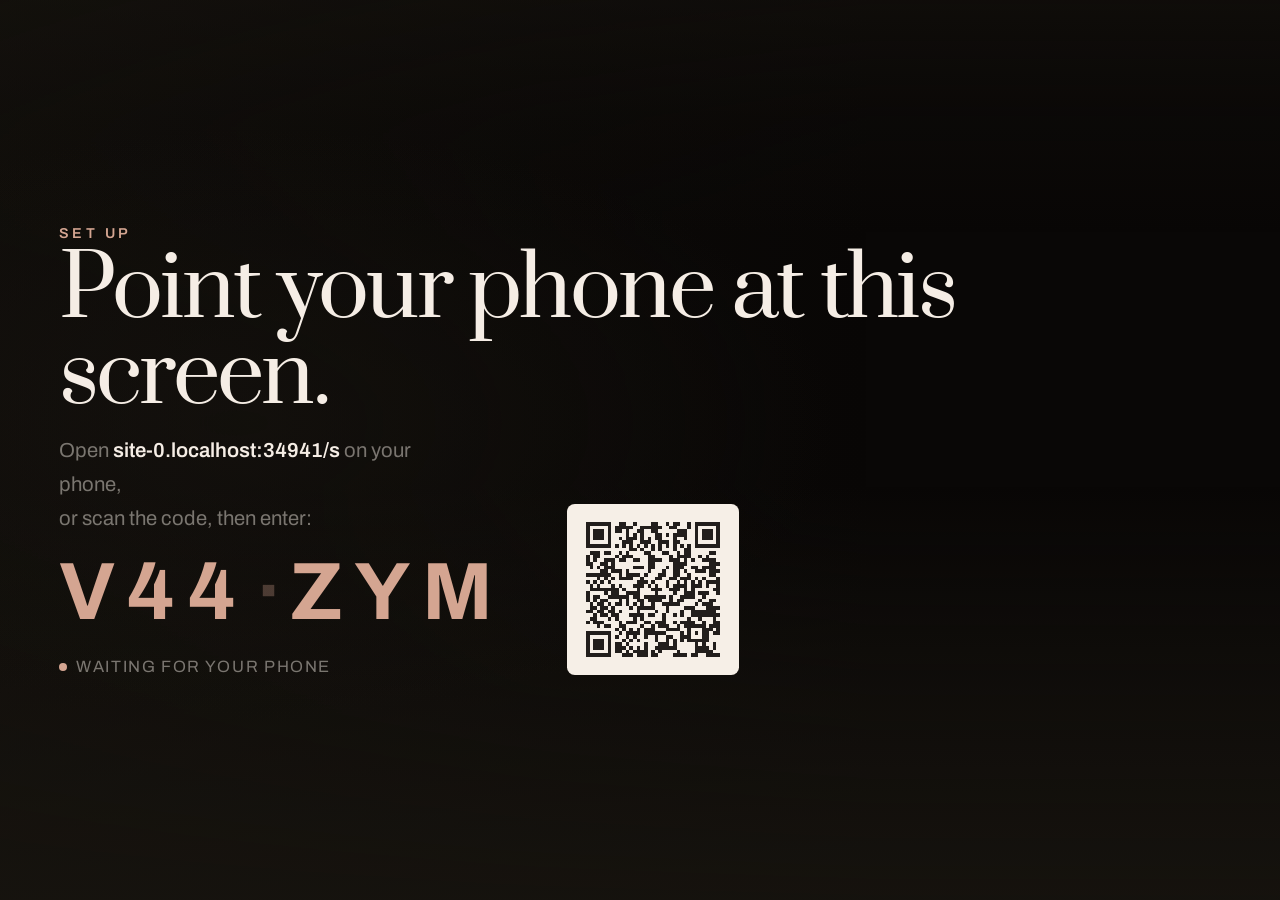
==== index.html @ 9b18018c "bilal staging" ====
<!doctype html>
<html lang="en">
<head>
<meta charset="utf-8">
<meta name="viewport" content="width=device-width, initial-scale=1">
<title>bilal — Darul Ummah Goresbrook</title>
<link rel="icon" href="favicon.ico" sizes="any">
<link rel="icon" type="image/png" sizes="32x32" href="icon-32.png">
<link rel="apple-touch-icon" href="icon-180.png">
<meta name="theme-color" content="#17140f">
<meta property="og:title" content="bilal">
<meta property="og:description" content="The screen that calls you to jama'ah, not just to prayer. Live times from your own mosque.">
<meta property="og:image" content="https://bilalathan.co.uk/og.jpg">
<meta property="og:url" content="https://bilalathan.co.uk">
<meta property="og:type" content="website">
<meta name="twitter:card" content="summary_large_image">
<meta name="twitter:title" content="bilal">
<meta name="twitter:description" content="The screen that calls you to jama'ah, not just to prayer.">
<meta name="twitter:image" content="https://bilalathan.co.uk/og.jpg">
<link rel="preconnect" href="https://fonts.googleapis.com">
<link rel="preconnect" href="https://fonts.gstatic.com" crossorigin>
<link href="https://fonts.googleapis.com/css2?family=Prata&family=Archivo:wght@400;500;600;700&family=Amiri:wght@400&display=swap" rel="stylesheet">
<style>
/* ─────────────────────────────────────────────────────────────────────────
 * BILAL — always-on jama'ah display
 *
 * ANIMATION STORYBOARD  (fires on load, and again on every prayer change)
 *
 *     0ms   sky crossfades to the next prayer's light   1200ms
 *   120ms   wordmark + masjid name settle                 ↑ opacity/translate
 *   240ms   prayer name rises                             ↑
 *   360ms   time + countdown rise
 *   480ms   leave-by line fades in
 *   600ms   rail items stagger in, 70ms apart
 *
 * Every one of these is transform + opacity ONLY. Both are GPU-composited,
 * so the whole sequence costs a Fire Stick nothing. Anything touching
 * layout (height, margin, width) would drop frames on that hardware.
 *
 * FIRE TV CONSTRAINTS baked into this file:
 *   · no filter:blur / backdrop-filter   — kills the GPU
 *   · no CSS min()/clamp()/inset          — Silk can be Chromium ~70
 *   · hex first, oklch behind @supports   — oklch needs Chromium 111+,
 *                                           an unparsed colour = no colour
 *   · --u computed in JS from the viewport
 *   · overscan margins, no pure black/white
 * ───────────────────────────────────────────────────────────────────────── */

:root{
  /* Palette from Sakib's own brand poll, 31 Oct 2024 — terracotta + charcoal
     beat black/white 69.2% to 30.8%. Hex values derived from OKLCH so the
     lightness steps are perceptually even. */
  --clay:      #d9a48f;   /* oklch(76% .062 45)  the brand */
  --clay-lift: #e8b9a3;   /* oklch(82% .058 45)  hover/active lift */
  --cream:     #f6efe7;   /* oklch(95% .014 70)  carries type on all 5 skies */
  --char:      #221e1c;   /* oklch(19% .008 45)  neutrals tinted to brand hue */
  --deep:      #17140f;   /* oklch(13% .006 45) */
  --veil:      rgba(246,239,231,.46);
  --hair:      rgba(246,239,231,.16);

  --display: 'Prata', 'Hoefler Text', Georgia, serif;
  --text:    'Archivo', -apple-system, BlinkMacSystemFont, 'Segoe UI', Roboto, sans-serif;
  --arabic:  'Amiri', 'Geeza Pro', serif;

  --u: 18px;              /* set from JS */
  --safe-x: 4.6%;
  --safe-y: 5.2%;
}
@supports (color: oklch(50% 0.1 45)){
  :root{
    --clay:      oklch(76% .062 45);
    --clay-lift: oklch(82% .058 45);
    --cream:     oklch(95% .014 70);
    --char:      oklch(19% .008 45);
    --deep:      oklch(13% .006 45);
  }
}

*{box-sizing:border-box;margin:0;padding:0}
html,body{height:100%;overflow:hidden;background:var(--deep);color:var(--cream);
  font-family:var(--text);-webkit-font-smoothing:antialiased;font-variant-numeric:tabular-nums}
body{cursor:none}
body.cursor{cursor:auto}

/* ── sky: two stacked layers that crossfade ─────────────────────────────── */
/* Two stacked skies, always both present. The top one's opacity is driven by
   how far through the current prayer window we are, so the sky is continuously
   somewhere between the last prayer's light and the next one's. No transition
   here on purpose — opacity is written every second and a CSS transition would
   fight it. */
.sky{position:fixed;top:0;right:0;bottom:0;left:0;z-index:0;
  background-position:center;background-size:cover;background-repeat:no-repeat;
  opacity:0}
#skyFrom{opacity:1}

/* ── drift: the sky moves ────────────────────────────────────────────────
   Ported from dhikry's NightSky, including the thing that actually matters:
   drift ALONE reads as a poster being slid around. Stars have to scintillate
   or the field looks printed no matter how well it moves. So the baked tiles
   glide, and ~14 bright heroes flicker on their own clocks on top.

   Speeds are dhikry's, converted from pt/s to time-to-cross-one-screen:
     far 1054s · mid 506s · heroes 279s.
   Roughly 3x slower than my first pass, which was visibly sliding.

   Cost control for Fire TV: the baked layers drift on X only. A 200%x200%
   layer needed for two-axis wrap is ~33MB of texture each, which a Fire Stick
   should not be asked to hold twice over. The vertical component lives on the
   heroes instead — 14 tiny DOM nodes — so the diagonal life lands exactly
   where the eye goes, at almost no cost. */
/* absolute, not fixed: they sit inside the masked wrapper now, and a masked
   ancestor can become the containing block for fixed children */
.drift{position:absolute;top:0;left:0;height:100%;width:200%;
  pointer-events:none;background-repeat:repeat-x;background-size:50% 100%;
  opacity:0;-webkit-transition:opacity 1.6s ease;transition:opacity 1.6s ease;
  -webkit-transform:translate3d(0,0,0);transform:translate3d(0,0,0)}
/* Speeds are set from JS (var(--sp*)) so ?drift= can retune them live.
   dhikry's originals were 3-5x slower; those were right for a phone 40cm from
   your face and invisible on a TV across a room. */
#starFar{-webkit-animation:glide var(--spFar) linear infinite;animation:glide var(--spFar) linear infinite}
#starMid{-webkit-animation:glideFlip var(--spMid) linear infinite;animation:glideFlip var(--spMid) linear infinite}
#cloud  {-webkit-animation:glide var(--spCloud) linear infinite;animation:glide var(--spCloud) linear infinite}
@-webkit-keyframes glide{from{-webkit-transform:translate3d(0,0,0)}to{-webkit-transform:translate3d(-50%,0,0)}}
@keyframes glide{from{transform:translate3d(0,0,0)}to{transform:translate3d(-50%,0,0)}}
/* mirrored so one tile reads as two different depths */
@-webkit-keyframes glideFlip{from{-webkit-transform:translate3d(0,0,0) scaleY(-1)}to{-webkit-transform:translate3d(-50%,0,0) scaleY(-1)}}
@keyframes glideFlip{from{transform:translate3d(0,0,0) scaleY(-1)}to{transform:translate3d(-50%,0,0) scaleY(-1)}}

/* The minaret lives in the photograph again, so the drift has to stop before
   it — otherwise cloud and stars visibly slide across the tower's face. The
   wrapper is fixed to the viewport and carries the mask; the layers inside
   translate, so the fade stays put while the sky moves through it. */
#driftWrap{position:fixed;top:0;right:0;bottom:0;left:0;z-index:1;overflow:hidden;
  pointer-events:none;
  -webkit-mask-image:linear-gradient(to right, #000 0%, #000 58%, transparent 78%);
  mask-image:linear-gradient(to right, #000 0%, #000 58%, transparent 78%)}

/* heroes: the bright few, each on its own clock */
#heroes{position:absolute;top:0;left:0;width:200%;height:100%;
  pointer-events:none;opacity:0;
  -webkit-transition:opacity 1.6s ease;transition:opacity 1.6s ease;
  -webkit-animation:heroDrift var(--spHero) linear infinite;animation:heroDrift var(--spHero) linear infinite}
@-webkit-keyframes heroDrift{from{-webkit-transform:translate3d(0,0,0)}to{-webkit-transform:translate3d(-50%,-2.6vh,0)}}
@keyframes heroDrift{from{transform:translate3d(0,0,0)}to{transform:translate3d(-50%,-2.6vh,0)}}
.hero{position:absolute;border-radius:50%}
/* three depths of flicker, handed out at random — a shared curve makes the
   whole field breathe in unison, which reads as an effect rather than as sky */
@-webkit-keyframes tw1{0%,100%{opacity:1}50%{opacity:.30}}
@keyframes tw1{0%,100%{opacity:1}50%{opacity:.30}}
@-webkit-keyframes tw2{0%,100%{opacity:1}50%{opacity:.46}}
@keyframes tw2{0%,100%{opacity:1}50%{opacity:.46}}
@-webkit-keyframes tw3{0%,100%{opacity:.92}50%{opacity:.58}}
@keyframes tw3{0%,100%{opacity:.92}50%{opacity:.58}}

@media (prefers-reduced-motion: reduce){
  .drift,#heroes,.hero{-webkit-animation:none !important;animation:none !important}
}

/* scrim: pure gradients, no blur. Darkens where type lives. */
#scrim{position:fixed;top:0;right:0;bottom:0;left:0;z-index:2;pointer-events:none;
  background:
    /* A broad wash was flattening a bright midday sky back into dusk. These are
       tighter and local: protect exactly where type sits, leave the sky open. */
    radial-gradient(ellipse 58% 42% at 20% 47%, rgba(23,20,15,.52) 0%, rgba(23,20,15,.20) 52%, rgba(23,20,15,0) 78%),
    linear-gradient(to bottom, rgba(23,20,15,.44) 0%, rgba(23,20,15,.14) 13%, rgba(23,20,15,0) 26%),
    linear-gradient(to top,    rgba(23,20,15,.90) 0%, rgba(23,20,15,.52) 22%, rgba(23,20,15,0) 46%),
    linear-gradient(to right,  rgba(23,20,15,.50) 0%, rgba(23,20,15,.14) 42%, rgba(23,20,15,0) 68%)}
#wash{position:fixed;top:0;right:0;bottom:0;left:0;z-index:2;pointer-events:none;
  background:radial-gradient(ellipse at 30% 62%, rgba(217,164,143,.30) 0%, rgba(217,164,143,.06) 42%, rgba(23,20,15,0) 72%);
  opacity:0;-webkit-transition:opacity 1s ease;transition:opacity 1s ease}
body[data-state="leave"] #wash{opacity:1}

#shell{position:fixed;top:0;right:0;bottom:0;left:0;z-index:3;display:flex;flex-direction:column;
  padding:var(--safe-y) var(--safe-x);
  -webkit-transition:-webkit-transform 4s ease-in-out;transition:transform 4s ease-in-out}

/* ── entrance choreography ──────────────────────────────────────────────── */
.rise{opacity:0;-webkit-transform:translate3d(0,calc(var(--u)*1.1),0);transform:translate3d(0,calc(var(--u)*1.1),0)}
.go .rise{opacity:1;-webkit-transform:translate3d(0,0,0);transform:translate3d(0,0,0);
  -webkit-transition:opacity .75s cubic-bezier(.16,1,.3,1), -webkit-transform .75s cubic-bezier(.16,1,.3,1);
  transition:opacity .75s cubic-bezier(.16,1,.3,1), transform .75s cubic-bezier(.16,1,.3,1)}
.go .d1{transition-delay:.12s;-webkit-transition-delay:.12s}
.go .d2{transition-delay:.24s;-webkit-transition-delay:.24s}
.go .d3{transition-delay:.36s;-webkit-transition-delay:.36s}
.go .d4{transition-delay:.48s;-webkit-transition-delay:.48s}

/* ── header ─────────────────────────────────────────────────────────────── */
header{display:flex;justify-content:space-between;align-items:flex-start}
.mark{display:flex;align-items:baseline}
.mark .word{font-family:var(--display);font-size:calc(var(--u)*2.1);line-height:1;
  letter-spacing:-.012em;color:var(--cream)}
/* Prata's 'l' ascender is ~0.74 of the font size, so the tower is sized to
   that, not to the em box. As a replaced element its bottom edge IS its
   baseline, so it sits on the type's baseline on its own. */
.mark svg{height:calc(var(--u)*1.56);width:auto;display:block;
  margin:0 calc(var(--u)*.055)}
.masjid{font-size:calc(var(--u)*.94);letter-spacing:.15em;text-transform:uppercase;
  color:var(--veil);font-weight:500;margin-top:calc(var(--u)*.62)}
.right{text-align:right}
/* Seconds earn their place by proving the screen is alive — an ambient display
   that never visibly changes reads as crashed. But they must not compete with
   the prayer, so they sit at 42% the size and drop to the muted colour: a pulse
   rather than a number you read. Tabular figures stop the clock jittering. */
.now{font-size:calc(var(--u)*4.4);font-weight:600;letter-spacing:-.028em;line-height:1}
.now .sec{font-size:.42em;font-weight:500;color:var(--veil);letter-spacing:0;
  margin-left:calc(var(--u)*.2)}
/* cream, not clay: terracotta over a warm sky turns to mush. Clay stays
   reserved for the dark-left column where it always has contrast. */
.hijri-ar{font-family:var(--arabic);font-size:calc(var(--u)*1.5);color:var(--cream);
  margin-top:calc(var(--u)*.38);direction:rtl;line-height:1.3;opacity:.92}
.greg{font-size:calc(var(--u)*.9);letter-spacing:.13em;text-transform:uppercase;
  color:var(--veil);margin-top:calc(var(--u)*.26);font-weight:500}

/* ── hero ───────────────────────────────────────────────────────────────── */
main{flex:1;display:flex;flex-direction:column;justify-content:center;
  max-width:74%}                                  /* keep type off the minaret */
.eyebrow{font-size:calc(var(--u)*.92);letter-spacing:.24em;text-transform:uppercase;
  color:var(--clay);font-weight:600}
/* Prata's descenders are deep and they are not equal. Measured ink below the
   baseline at display size:  fajr 42.5px · maghrib 37.1px · dhuhr/asr/isha 1.5px.
   'j' is the deepest, and sizing the gap to maghrib (as I first did) still let
   fajr collide. The line box now contains the worst case rather than the margin
   compensating for it, so spacing stays uniform whichever prayer is showing. */
.prayer{font-family:var(--display);font-size:calc(var(--u)*9.4);line-height:1.14;
  letter-spacing:-.032em;margin:calc(var(--u)*.16) 0 calc(var(--u)*1.02);color:var(--cream)}
.line{display:flex;align-items:baseline}
/* Furquan, 8 Aug: "the hierarchy of the name of the prayer and time is
   conflicting". He was right — 'asr' and '18:30' were two heavy elements
   stacked in one block, so the eye could not tell which was the subject. The
   time is now one subordinate line, and it is no longer duplicating the rail,
   which already prints 18:30 under ASR. */
.line .t{font-size:calc(var(--u)*2.2);font-weight:600;letter-spacing:-.022em;line-height:1;
  color:var(--cream);opacity:.9}
.line .c{font-size:calc(var(--u)*2.2);color:var(--veil);font-weight:400;
  margin-left:calc(var(--u)*.7)}
.leave{margin-top:calc(var(--u)*1.15);display:flex;align-items:center;
  font-size:calc(var(--u)*1.32);color:var(--clay);font-weight:600;letter-spacing:-.005em}
.leave i{width:calc(var(--u)*.5);height:calc(var(--u)*.5);border-radius:50%;
  background:var(--clay);margin-right:calc(var(--u)*.66);font-style:normal;
  -webkit-animation:breathe 2.6s ease-in-out infinite;animation:breathe 2.6s ease-in-out infinite}
@-webkit-keyframes breathe{0%,100%{opacity:1}50%{opacity:.26}}
@keyframes breathe{0%,100%{opacity:1}50%{opacity:.26}}

.big{font-family:var(--display);font-size:calc(var(--u)*8.4);line-height:.88;
  letter-spacing:-.032em;color:var(--clay)}
.big-sub{font-size:calc(var(--u)*1.7);color:var(--cream);opacity:.84;
  margin-top:calc(var(--u)*.8);font-weight:400}

/* ── rail: hairline, no boxes ───────────────────────────────────────────── */
.rail{border-top:1px solid var(--hair);padding-top:calc(var(--u)*1.05);display:flex}
.stop{flex:1;position:relative}
.stop .nm{font-size:calc(var(--u)*.9);letter-spacing:.19em;text-transform:uppercase;
  color:var(--veil);font-weight:600}
.stop .jm{font-size:calc(var(--u)*2.25);font-weight:600;letter-spacing:-.022em;
  margin-top:calc(var(--u)*.28);line-height:1;color:var(--cream)}
.stop .bg{font-size:calc(var(--u)*.86);color:var(--veil);margin-top:calc(var(--u)*.22);
  font-weight:400}
.stop.past .nm,.stop.past .jm,.stop.past .bg{opacity:.3}
.stop.on .nm{color:var(--clay)}
.stop.on .jm{color:var(--clay)}
/* the active marker is a tick on the rule itself, not a box around the item */
.stop.on:before{content:"";position:absolute;top:calc(var(--u)*-1.05 - 1px);left:0;
  width:calc(var(--u)*2.4);height:2px;background:var(--clay)}

footer{display:flex;justify-content:space-between;align-items:center;
  margin-top:calc(var(--u)*1.05);font-size:calc(var(--u)*.82);color:var(--veil);
  letter-spacing:.1em;text-transform:uppercase;font-weight:500}
.stat{display:flex;align-items:center}
.stat i{width:calc(var(--u)*.38);height:calc(var(--u)*.38);border-radius:50%;
  background:var(--clay);margin-right:calc(var(--u)*.5);font-style:normal}
.stat.warn i{background:#c8a24a}
.stat.err i{background:#c4614f}

/* ── audio gate ─────────────────────────────────────────────────────────── */

/* ── pairing ──────────────────────────────────────────────────────────────
   The first screen a stranger ever sees, so it is the product rather than a
   utility page: same sky for the actual hour, same Prata, same terracotta.
   The CODE is the hero because the code is the thing they must carry to their
   phone; the QR is the shortcut, not the instruction. */
#pair{position:fixed;top:0;right:0;bottom:0;left:0;z-index:70;display:none;
  padding:var(--safe-y) var(--safe-x)}
/* The sky stays — it is the best first impression we have — but the prayer data
   underneath must go, or the two screens read as one broken one. */
body.pairing #shell{display:none}
#pair.show{display:flex;flex-direction:column;justify-content:center}
#pair .eyebrow{color:var(--clay)}
#pair .head{font-family:var(--display);font-size:calc(var(--u)*5.4);line-height:1.02;
  letter-spacing:-.032em;margin:calc(var(--u)*.5) 0 calc(var(--u)*.9);max-width:17ch}
#pair .cols{display:flex;align-items:flex-end;gap:calc(var(--u)*4)}
#pair .step{font-size:calc(var(--u)*1.3);color:var(--veil);line-height:1.65;max-width:30ch}
#pair .step b{color:var(--cream);font-weight:600}
#pair .code{font-family:var(--text);font-size:calc(var(--u)*5.2);font-weight:700;
  letter-spacing:.14em;line-height:1;margin-top:calc(var(--u)*1.1);color:var(--clay);
  font-variant-numeric:tabular-nums}
#pair .code i{font-style:normal;opacity:.30;margin:0 calc(var(--u)*.5);letter-spacing:0}
#pair .qr{width:calc(var(--u)*11);height:calc(var(--u)*11);border-radius:calc(var(--u)*.5);
  background:#f6efe7;padding:calc(var(--u)*.5);flex:none}
#pair .qr img{width:100%;height:100%;display:block;image-rendering:pixelated}
#pair .wait{display:flex;align-items:center;margin-top:calc(var(--u)*1.6);
  font-size:calc(var(--u)*1.05);color:var(--veil);letter-spacing:.1em;text-transform:uppercase}
#pair .wait i{width:calc(var(--u)*.5);height:calc(var(--u)*.5);border-radius:50%;
  background:var(--clay);margin-right:calc(var(--u)*.6);font-style:normal;
  -webkit-animation:breathe 2.6s ease-in-out infinite;animation:breathe 2.6s ease-in-out infinite}
#pair.done .head{color:var(--clay)}

#gate{position:fixed;top:0;right:0;bottom:0;left:0;z-index:60;display:none;
  align-items:center;justify-content:center;background:rgba(23,20,15,.97);
  text-align:center;padding:7%}
#gate.show{display:flex}
#gate h2{font-family:var(--display);font-size:calc(var(--u)*3.1);line-height:1.08;
  letter-spacing:-.028em}
#gate p{margin:calc(var(--u)*1.1) auto 0;font-size:calc(var(--u)*1.16);color:var(--veil);
  line-height:1.6;max-width:44ch}
#gateBtn{margin-top:calc(var(--u)*1.9);padding:calc(var(--u)*.82) calc(var(--u)*2.5);
  border:0;border-radius:calc(var(--u)*3);background:var(--clay);color:var(--char);
  font-family:var(--text);font-weight:700;font-size:calc(var(--u)*1.16);
  letter-spacing:.06em;text-transform:uppercase;cursor:pointer}
#gateBtn:focus{outline:none;background:var(--clay-lift);
  box-shadow:0 0 0 calc(var(--u)*.28) rgba(217,164,143,.3)}

/* Was 2x2px. A element that small can be skipped by the compositor entirely,
   which means no real decode and nothing for the OS to treat as playback.
   Big enough to genuinely decode, faint enough to be invisible on a TV.
   Best-effort only — Fire OS's 20 min sleep is an OS timer, see README. */
#keepawake{position:fixed;width:320px;height:180px;bottom:0;left:0;opacity:.014;
  pointer-events:none;z-index:0}

/* ── mosque wall mode ───────────────────────────────────────────────────── */
body[data-mode="mosque"] .leave{display:none}
body[data-mode="mosque"] main{max-width:80%}
body[data-mode="mosque"] .prayer{font-size:calc(var(--u)*10.4)}
body[data-mode="mosque"] .stop .jm{font-size:calc(var(--u)*2.8)}
body[data-mode="mosque"] .now{font-size:calc(var(--u)*5.6)}
body.dimmed #shell{opacity:.14;-webkit-transition:opacity 2.4s ease;transition:opacity 2.4s ease}
body.dimmed #scrim{opacity:.5}
</style>
</head>
<body data-state="idle">

<div class="sky" id="skyFrom"></div>
<div class="sky" id="skyTo"></div>
<div id="driftWrap">
  <div class="drift" id="starFar"></div>
  <div class="drift" id="starMid"></div>
  <div class="drift" id="cloud"></div>
  <div id="heroes"></div>
</div>
<div id="scrim"></div>
<div id="wash"></div>
<video id="keepawake" muted playsinline loop preload="auto" src="keepawake.mp4"></video>

<div id="shell">

  <header>
    <div>
      <!-- Placeholder: plain wordmark until Sakib's real mark is dropped in.
           Swap this span for <img src="logo.svg" class="logo"> when we have it. -->
      <div class="mark rise d1">
        <span class="word">bilal</span>
      </div>
      <div class="masjid rise d1" id="masjidName">loading</div>
    </div>
    <div class="right">
      <div class="now rise d1" id="clock">--:--</div>
      <div class="hijri-ar rise d1" id="hijriAr"></div>
      <div class="greg rise d1" id="greg"></div>
    </div>
  </header>

  <main>
    <div id="hero">
      <div class="eyebrow rise d2">next jama'ah</div>
      <div class="prayer rise d2" id="prayerName">—</div>
      <div class="line rise d3">
        <span class="t" id="prayerTime">--:--</span>
        <span class="c" id="countdown"></span>
      </div>
      <div class="leave rise d4" id="leaveRow" style="display:none">
        <i></i><span id="leaveText"></span>
      </div>
    </div>
    <div id="takeover" style="display:none">
      <div class="big rise d2" id="bigTitle"></div>
      <div class="big-sub rise d3" id="bigSub"></div>
    </div>
  </main>

  <div class="rail" id="rail"></div>

  <footer>
    <div class="stat rise d4" id="stat"><i></i><span id="statText">connecting</span></div>
    <div class="rise d4" id="audioState"></div>
  </footer>

</div>

<div id="pair">
  <div class="eyebrow">Set up</div>
  <div class="head" id="pairHead">Point your phone at this screen.</div>
  <div class="cols">
    <div>
      <div class="step">Open <b id="setupUrl">bilalathan.co.uk/s</b> on your phone,<br>or scan the code, then enter:</div>
      <div class="code" id="pairCode">– – –<i>·</i>– – –</div>
      <div class="wait" id="pairWait"><i></i><span>waiting for your phone</span></div>
    </div>
    <div class="qr"><img src="pair-qr.png" alt=""></div>
  </div>
</div>

<div id="gate"><div>
  <h2 id="gateTitle">Press OK to let the athan play</h2>
  <p id="gateBody">Browsers keep sound locked until someone presses a button. Do it once and this screen can call you to jama'ah for as long as it stays on.</p>
  <button id="gateBtn">Press OK</button>
</div></div>

<script>
(function(){
  "use strict";

  var Q=new URLSearchParams(location.search);
  /* Config resolves URL > paired > default. The default mosque only applies when
     a URL names none, so every existing bookmark keeps working untouched. */
  var SAVED={};
  try{ SAVED=JSON.parse(localStorage.getItem('bilal.config')||'{}')||{}; }catch(e){}
  var NEEDS_PAIRING = (!Q.get('masjid') && !SAVED.slug) || Q.get('setup')==='1';

  var CFG={
    slug: Q.get('masjid')||SAVED.slug||'darul-ummah-goresbrook-1649608083137',
    key:  Q.get('key')||'JejYcMS7hsOsZTPDk2ZhKOAlW9IyQ6Px',
    walk: parseInt(Q.get('walk')||SAVED.walk||'15',10),
    mode: Q.get('mode')||'home',
    athan:Q.get('athan')||'athan.mp3',
    quiet:Q.get('quiet')==='1',
    dim:  Q.get('dim')!=='0',
    at:   Q.get('at')||''          // ?at=17:40 to preview any hour
  };

  // Time override for previewing. Real clock unless ?at= is given.
  var SHIFT=0;
  if(/^\d{1,2}:\d{2}$/.test(CFG.at)){
    var hm=CFG.at.split(':'), t=new Date();
    t.setHours(parseInt(hm[0],10), parseInt(hm[1],10), 0, 0);
    SHIFT = t.getTime() - Date.now();
  }
  function nowDate(){ return new Date(Date.now()+SHIFT); }
  document.body.setAttribute('data-mode',CFG.mode);

  var API='https://api.masjidbox.com/1.0/masjidbox/landing/athany/';
  var ORDER=['fajr','dhuhr','asr','maghrib','isha'];
  var LABEL={fajr:"fajr",dhuhr:"dhuhr",asr:"asr",maghrib:"maghrib",isha:"isha"};
  var CAP={fajr:"Fajr",dhuhr:"Dhuhr",asr:"Asr",maghrib:"Maghrib",isha:"Isha"};
  var CACHE='bilal.tt.'+CFG.slug;

  var data=null,lastFetch=0,fired={},athanReady=false,armed=false;
  var audioEl=null,cueEl=null,ctx=null,skyFromKey=null,skyToKey=null,lastKey=null;

  function $(i){return document.getElementById(i);}
  function pad(n){return (n<10?'0':'')+n;}
  function hhmm(d){return pad(d.getHours())+':'+pad(d.getMinutes());}
  function iso(d){return d.getFullYear()+'-'+pad(d.getMonth()+1)+'-'+pad(d.getDate());}

  function scale(){
    var w=window.innerWidth||1280,h=window.innerHeight||720;
    var u=Math.min(w*0.0122,h*0.0215);
    if(u<9) u=9;
    document.documentElement.style.setProperty('--u',u.toFixed(2)+'px');
  }
  scale();
  window.addEventListener('resize',scale);
  window.addEventListener('orientationchange',scale);

  ORDER.forEach(function(k){ var i=new Image(); i.src='sky/'+k+'.jpg'; });
  ['stars','clouds'].forEach(function(k){ var i=new Image(); i.src='sky/'+k+'.png'; });

  // Every layer's weight at each prayer. Written out per-layer rather than as
  // "stars or clouds" so the whole lot can be interpolated between two windows
  // — that's what lets Maghrib's cloud slowly hand over to Isha's stars instead
  // of one snapping off as the other snaps on.
  // Daylight cloud was at .16-.20 — too faint to notice on a TV, which is half
  // of why "I don't see anything". Lifted so there's actually something moving
  // during the hours the screen is mostly looked at.
  var DRIFT={
    fajr:    {starFar:.34, starMid:.18, cloud:.14, heroes:.55},
    dhuhr:   {starFar:0,   starMid:0,   cloud:.38, heroes:0},
    asr:     {starFar:0,   starMid:0,   cloud:.42, heroes:0},
    maghrib: {starFar:.08, starMid:.04, cloud:.46, heroes:.14},
    isha:    {starFar:.62, starMid:.34, cloud:.10, heroes:1}
  };
  var LAYERS=['starFar','starMid','cloud'];
  function lerp(a,b,t){ return a+(b-a)*t; }

  /* Seconds to cross one screen width. dhikry's numbers (far 1054 / mid 506 /
     hero 279) were tuned for a phone held close in a dark room; on a TV across
     a living room nothing at that rate registers as moving at all. ?drift=2
     halves the speed again, ?drift=0.5 doubles it. */
  var SPEED={ spFar:330, spMid:205, spCloud:190, spHero:150 };
  (function(){
    var m=parseFloat(Q.get('drift')||'1');
    if(!(m>0.05 && m<40)) m=1;
    for(var k in SPEED){
      document.documentElement.style.setProperty('--'+k, (SPEED[k]*m).toFixed(0)+'s');
    }
  })();

  /* The five skies are one photograph graded five ways. Because every version
     is driven by the same luminance channel, they are structurally identical
     (measured correlation 0.996, the remainder being JPEG noise) — which is
     what lets them crossfade with no ghost minaret. Grading beats generating
     five separate photos: those had the tower in five slightly different
     places and the blend showed two of them. */
  function grad(key){ return "url('sky/"+key+".jpg')"; }

  // The bright few. Seeded once so the sky is the same every boot, and laid
  // out to avoid the vertical middle-left where the prayer name sits — that
  // should be the only bright thing there.
  function buildHeroes(){
    var s=20260808;
    function rnd(){ s=(s*1664525+1013904223)>>>0; return s/4294967296; }
    var u=parseFloat(getComputedStyle(document.documentElement).getPropertyValue('--u'))||18;
    var html='',i,n=14;
    var stars=[];
    for(i=0;i<n;i++){
      var band=rnd();
      var y=band<0.55 ? rnd()*0.28 : 0.64+rnd()*0.28;
      stars.push({
        x:rnd(), y:y,
        size:(0.17+rnd()*0.22)*u,
        warm:rnd()>0.78,
        tw:1+Math.floor(rnd()*3),
        period:(3400+rnd()*4200),
        delay:(rnd()*4000)
      });
    }
    // drawn twice, half a container apart, so the field wraps with the drift
    for(var copy=0;copy<2;copy++){
      for(i=0;i<n;i++){
        var st=stars[i];
        var col=st.warm?'#ffd0a2':'#f2f7ff';
        html+='<div class="hero" style="'
           +  'left:'+(st.x*50+copy*50).toFixed(3)+'%;'
           +  'top:'+(st.y*100).toFixed(3)+'%;'
           +  'width:'+st.size.toFixed(2)+'px;height:'+st.size.toFixed(2)+'px;'
           +  'background:'+col+';'
           +  'box-shadow:0 0 '+(st.size*2.4).toFixed(2)+'px '+col+';'
           +  '-webkit-animation:tw'+st.tw+' '+Math.round(st.period)+'ms ease-in-out '+Math.round(st.delay)+'ms infinite;'
           +  'animation:tw'+st.tw+' '+Math.round(st.period)+'ms ease-in-out '+Math.round(st.delay)+'ms infinite;'
           +  '"></div>';
      }
    }
    $('heroes').innerHTML=html;
  }

  /**
   * The sky is never "at" a prayer, it's always on the way to the next one.
   *
   * p is how far through the current window we are, so the incoming sky fades
   * up across the entire gap between two jama'ahs. Between Maghrib and Isha
   * that's about 90 minutes of sunset slowly becoming night; between Isha and
   * Fajr it's seven hours of almost nothing happening, which is correct.
   *
   * Before the day's first prayer there is no previous entry in the list, so
   * Isha stands in as the "from" — at 3am the sky behind you is night.
   */
  function paintSky(now, prev, next){
    var fromKey = prev ? prev.key : 'isha';
    var toKey   = next.key;

    var p;
    if(!prev){ p = 1; }
    else {
      var span = next.jamaah - prev.jamaah;
      p = span > 0 ? (now - prev.jamaah) / span : 1;
      if(p < 0) p = 0; if(p > 1) p = 1;
    }

    // gradient strings only get rewritten when the window turns over (a few
    // times a day); the per-second work is opacity alone, which is composited
    if(fromKey !== skyFromKey){
      $('skyFrom').style.backgroundImage = grad(fromKey);
      skyFromKey = fromKey;
    }
    if(toKey !== skyToKey){
      $('skyTo').style.backgroundImage = grad(toKey);
      skyToKey = toKey;
    }
    $('skyTo').style.opacity = p.toFixed(4);

    var A = DRIFT[fromKey] || DRIFT.isha;
    var B = DRIFT[toKey]   || DRIFT.isha;
    for(var i=0;i<LAYERS.length;i++){
      var id=LAYERS[i];
      $(id).style.opacity = lerp(A[id], B[id], p).toFixed(4);
    }
    $('heroes').style.opacity = lerp(A.heroes, B.heroes, p).toFixed(4);
  }

  // replay the entrance choreography
  function choreograph(){
    var s=$('shell');
    s.classList.remove('go');
    /* force reflow so the transition restarts */
    void s.offsetWidth;
    s.classList.add('go');
  }

  // ---------- data ----------
  function load(){
    return fetch(API+CFG.slug+'?get=at&days=7&begin='+iso(new Date()),{headers:{'apikey':CFG.key}})
      .then(function(r){ if(!r.ok) throw new Error('HTTP '+r.status); return r.json(); })
      .then(function(j){
        if(!j||!j.timetable||!j.timetable.length) throw new Error('empty');
        data=j; lastFetch=Date.now();
        try{ localStorage.setItem(CACHE,JSON.stringify({t:lastFetch,j:j})); }catch(e){}
        stat('','live · synced '+hhmm(new Date()));
        if(j.name) $('masjidName').textContent=j.name;
      })
      .catch(function(){
        try{
          var c=JSON.parse(localStorage.getItem(CACHE)||'null');
          if(c&&c.j){ data=c.j;
            stat('warn','offline · cached '+Math.round((Date.now()-c.t)/3600000)+'h ago');
            if(c.j.name) $('masjidName').textContent=c.j.name; return; }
        }catch(e){}
        stat('err','no connection');
      });
  }

  function stat(k,t){ $('stat').className='stat rise d4'+(k?' '+k:''); $('statText').textContent=t; }

  function rowFor(d){
    if(!data) return null;
    var k=iso(d);
    for(var i=0;i<data.timetable.length;i++)
      if(data.timetable[i].date.slice(0,10)===k) return data.timetable[i];
    return null;
  }

  function upcoming(now){
    var out=[];
    for(var off=0;off<2;off++){
      var d=new Date(now.getTime()); d.setDate(d.getDate()+off);
      var row=rowFor(d); if(!row) continue;
      for(var i=0;i<ORDER.length;i++){
        var k=ORDER[i],jt=row.iqamah&&row.iqamah[k]; if(!jt) continue;
        out.push({key:k,label:LABEL[k],cap:CAP[k],jamaah:new Date(jt),
                  begins:row[k]?new Date(row[k]):null,day:row.date.slice(0,10)});
      }
    }
    out.sort(function(a,b){return a.jamaah-b.jamaah;});
    return out;
  }

  // ---------- audio ----------
  function arm(evt){
    if(armed||CFG.quiet) return;
    if(evt&&evt.isTrusted===false) return;

    /* TWO bugs lived here, and both only showed on the TV.
     *
     * 1. The unlocking play() used to run inside ctx.resume().then(), i.e. a
     *    microtask AFTER the gesture had ended. Desktop Chrome is lenient about
     *    that; Fire TV's Silk is not, so the athan was silent on the TV while
     *    testing clean on my machine. It is now the first thing that happens,
     *    synchronously, inside the handler.
     * 2. It unlocked with muted=true. On Android a muted unlock only buys you
     *    muted playback. Unmuted-at-volume-0 is what actually grants audio.
     */
    /* REVERTED to the shape Sakib confirmed working on the TV.
     *
     * He reported a wrong LABEL — a cosmetic bug — and I responded by changing
     * the MECHANISM: DOM elements, a separate probe, and a play() followed
     * synchronously by pause(). That last one aborts the play before the
     * permission can take, and it stopped the athan sounding at all. Changing
     * load-bearing behaviour to fix a cosmetic bug is how working things break.
     *
     * So: exactly the original recipe. Detached element, unmuted at volume 0,
     * play() first and synchronously inside the gesture, and NOTHING pauses it
     * until its own promise resolves.
     */
    var a=new Audio(CFG.athan);
    a.preload='auto'; a.muted=false; a.volume=0;
    a.addEventListener('canplaythrough',function(){athanReady=true;audioState();});
    a.addEventListener('error',function(){athanReady=false;audioEl=null;audioState();});

    armed=true;
    $('gate').classList.remove('show');
    audioEl=a;
    window.__bilal={audio:a, cue:cueEl, calls:0, cues:0, lastError:null, unlock:'pending'};

    var p=a.play();                                  // must be in the gesture

    /* The cue unlocks SECOND, and that ordering is the whole bug.
       Silk grants one media unlock per gesture. When the cue was added it went
       in above the athan and quietly ate the grant, so the athan — the one that
       matters — was refused. It sounded fine on desktop, which grants freely.
       If the cue misses out, cue() degrades to the Web Audio beeps; if the
       athan misses out, the product does not work. */
    cueEl=new Audio('cue.mp3');
    cueEl.preload='auto'; cueEl.muted=false; cueEl.volume=0;
    var cp=cueEl.play();
    if(cp&&cp.then) cp.then(function(){ try{cueEl.pause();cueEl.currentTime=0;}catch(e){} cueEl.volume=1; })
                     .catch(function(){ cueEl.volume=1; });
    else cueEl.volume=1;
    function settle(state, err){
      try{ a.pause(); a.currentTime=0; }catch(e){}
      a.volume=1;
      /* The prime is ADVISORY ONLY. It races a 3.7MB download, so its failure
         says nothing about permission — that is what printed "blocked" over a
         screen whose audio was fine. Only real playback sets the truth, in
         call(). */
      window.__bilal.unlock = (state==='ok') ? 'ok' : 'unproven';
      if(err) window.__bilal.lastError=String(err);
      audioState();
      keepAwake();
      var t=Q.get('test');
      if(t==='athan') setTimeout(function(){ call(); }, 1200);
      // ?test=cue hears the leave-cue alone; ?test=maghrib plays the real
      // sequence compressed so Maghrib can be checked without waiting for sunset
      if(t==='cue')     setTimeout(function(){ cue(); }, 1200);
      if(t==='maghrib'){ setTimeout(function(){ cue(); }, 1200);
                         setTimeout(function(){ call(); }, 5200); }
    }
    if(p&&p.then) p.then(function(){ settle('ok'); })
                   .catch(function(e){ settle('unproven', e); });
    else settle('ok');

    // The AudioContext only backs the fallback tone, so it can come after the
    // element unlock rather than stealing the gesture from it.
    try{ if(!ctx) ctx=new (window.AudioContext||window.webkitAudioContext)(); }catch(e){}
    if(ctx&&ctx.state==='suspended'){ try{ ctx.resume(); }catch(e){} }
  }

  // The TV has no console, so the footer has to be able to say why it is silent.
  function audioState(){
    if(CFG.quiet){ $('audioState').textContent='silent'; return; }
    if(!armed){ $('audioState').textContent='athan not armed'; return; }
    var u=window.__bilal&&window.__bilal.unlock;
    // 'unproven' means the silent prime lost a race with a 3.7MB download. It is
    // NOT a permission failure and must never be shown as one — that false alarm
    // is exactly what made a working screen look broken.
    if(u&&u.indexOf('BLOCKED')===0){ $('audioState').textContent='athan blocked by browser'; return; }
    if(!athanReady && u!=='unproven'){ $('audioState').textContent='no athan.mp3 — tone only'; return; }
    var played=window.__bilal&&window.__bilal.calls>0;
    $('audioState').textContent=played?'athan played':'athan ready';
  }

  function beeps(notes, dur, peak){
    if(!ctx) return;
    var t0=ctx.currentTime;
    for(var i=0;i<notes.length;i++){
      var o=ctx.createOscillator(),g=ctx.createGain(),s=t0+i*dur;
      o.type='sine'; o.frequency.value=notes[i];
      g.gain.setValueAtTime(0,s); g.gain.linearRampToValueAtTime(peak,s+.1);
      g.gain.exponentialRampToValueAtTime(.0001,s+dur*0.95);
      o.connect(g); g.connect(ctx.destination); o.start(s); o.stop(s+dur);
    }
  }
  // fallback only, when there's no athan.mp3
  function tone(){ beeps([392,523.25,392], 1.05, .5); }
  // "leave now" — deliberately NOT the athan. Rising, ~2s, a summons rather
  // than a call to prayer, because at Maghrib this fires before Maghrib exists.
  // Media element first (same unlock as the athan); Web Audio only as a fallback.
  function cue(){
    if(CFG.quiet||!armed) return;
    if(window.__bilal) window.__bilal.cues++;
    if(cueEl){
      try{ cueEl.currentTime=0; }catch(e){}
      cueEl.volume=1;
      var p=cueEl.play();
      if(p&&p.catch) p.catch(function(){ beeps([523.25,659.25,783.99],0.42,.55); });
    } else beeps([523.25,659.25,783.99],0.42,.55);
  }

  /* Attempt the real file even if canplaythrough has not fired — waiting on that
     flag is another way to fall back to a beep when the athan would have played
     perfectly well. Only an actual rejection counts as failure, and only an
     actual outcome moves the reported state. */
  function call(){
    if(CFG.quiet||!armed) return;
    if(window.__bilal) window.__bilal.calls++;
    if(!audioEl){ tone(); return; }
    try{ audioEl.currentTime=0; }catch(e){}
    audioEl.volume=1;
    var p=audioEl.play();
    if(p&&p.then){
      p.then(function(){
        if(window.__bilal) window.__bilal.unlock='ok';   // proof beats a probe
        athanReady=true; audioState();
      }).catch(function(e){
        if(window.__bilal){ window.__bilal.lastError=String(e);
                            window.__bilal.unlock='BLOCKED:'+(e&&e.name||'?'); }
        audioState(); tone();
      });
    }
  }

  // ---------- render ----------
  function gap(m){
    var x=Math.max(0,Math.round(m));
    if(x<60) return x+' min';
    var h=Math.floor(x/60),r=x%60;
    return h+'h'+(r?' '+r+'m':'');
  }

  function paint(){
    var now=nowDate();
    // innerHTML, not textContent, so the seconds can carry their own style
    $('clock').innerHTML=hhmm(now)+'<span class="sec">'+pad(now.getSeconds())+'</span>';

    var row=rowFor(now);
    if(row&&row.hijri){
      $('hijriAr').textContent=row.hijri.formatted||'';
      $('greg').textContent=row.hijri.dayOfMonth+' '+row.hijri.monthISO+' '+row.hijri.year;
    }

    var list=upcoming(now); if(!list.length) return;
    var next=null,prev=null,i;
    for(i=0;i<list.length;i++) if(list[i].jamaah>now){ next=list[i]; prev=(i>0?list[i-1]:null); break; }
    var started=null;
    for(i=0;i<list.length;i++){ var s=(now-list[i].jamaah)/60000; if(s>=0&&s<13) started=list[i]; }
    if(!next) return;

    var toJamaah=(next.jamaah-now)/60000;
    var leaveAt=new Date(next.jamaah.getTime()-CFG.walk*60000);
    var toLeave=(leaveAt-now)/60000;

    var state='idle';
    if(started) state='jamaah';
    else if(toLeave<=0&&toJamaah>0) state='leave';
    if(CFG.mode==='mosque'&&state==='leave') state='idle';
    document.body.setAttribute('data-state',state);
    if(CFG.dim&&state==='jamaah') document.body.classList.add('dimmed');
    else document.body.classList.remove('dimmed');

    // sky drifts continuously toward the prayer we're counting down to
    paintSky(now, prev, next);

    // re-run the choreography whenever the headline prayer changes
    var key=(started?'j-'+started.key:state+'-'+next.key)+'-'+next.day;
    if(key!==lastKey){ lastKey=key; choreograph(); }

    /* THE trigger. Normally the athan fires at LEAVE time, not at begins —
       hearing it means "go now and you make the jama'ah", which was the 2024
       thesis.

       Except when leave-time lands BEFORE the prayer has begun. Maghrib's
       jama'ah is only ~5 min after the adhan (20:39 -> 20:44 today), so a 10 min
       walk means leaving at 20:34, when Maghrib does not exist yet. Playing the
       adhan then would be calling a prayer before its time.

       There they split: a short rising cue at leave-time, the adhan at its
       proper start. Written as a condition, not "if maghrib", because the gaps
       move through the year — at a 15 min walk Asr crosses the same line today,
       and that should correct itself without a code change. */
    var tight = next.begins && (leaveAt < next.begins);
    if(CFG.mode==='home'){
      var kLeave=next.day+':'+next.key+':leave';
      var kAthan=next.day+':'+next.key+':athan';
      var due=function(m){ return m<=0 && m>-1.5; };
      if(tight){
        if(!fired[kLeave] && due(toLeave)){ fired[kLeave]=1; cue(); }
        if(!fired[kAthan] && due((next.begins-now)/60000)){ fired[kAthan]=1; call(); }
      } else {
        if(!fired[kAthan] && due(toLeave)){ fired[kAthan]=1; call(); }
      }
    }

    var hero=$('hero'),take=$('takeover');
    if(state==='jamaah'){
      hero.style.display='none'; take.style.display='block';
      $('bigTitle').textContent=started.label;
      $('bigSub').textContent="jama'ah in progress";
    } else if(state==='leave'){
      hero.style.display='none'; take.style.display='block';
      $('bigTitle').textContent='leave now';
      $('bigSub').textContent=next.cap+" jama'ah at "+hhmm(next.jamaah)
        +' · '+Math.max(0,Math.round(toJamaah))+' min to get there';
    } else {
      take.style.display='none'; hero.style.display='block';
      $('prayerName').textContent=next.label;
      /* Separation of concerns. The rail answers "what is the schedule today"
         and already prints 20:44 under MAGHRIB. The hero answers "what do I do
         next" — and that is leaving, not the prayer time. So it counts down to
         the moment you act and says nothing the rail has already said.
         Three overlapping lines (20:44 / in 1h51m / leave by 20:29) became one. */
      if(CFG.mode==='home'){
        $('prayerTime').textContent='leave in '+gap(toLeave>0?toLeave:0);
      } else {
        $('prayerTime').textContent=hhmm(next.jamaah);   // the wall wants the time
      }
      $('countdown').textContent='';
      $('leaveRow').style.display='none';
    }

    rail(now,next,started);
  }

  function rail(now,next,started){
    var row=rowFor(now); if(!row) return;
    var head=started||next, html='';
    for(var i=0;i<ORDER.length;i++){
      var k=ORDER[i];
      var jt=row.iqamah&&row.iqamah[k]?new Date(row.iqamah[k]):null;
      var bt=row[k]?new Date(row[k]):null;
      var cls='stop';
      if(head&&head.key===k&&head.day===row.date.slice(0,10)) cls+=' on';
      else if(jt&&jt<now) cls+=' past';
      html+='<div class="'+cls+'"><div class="nm">'+CAP[k]+'</div>'
          + '<div class="jm">'+(jt?hhmm(jt):'--:--')+'</div>'
          + '<div class="bg">begins '+(bt?hhmm(bt):'--:--')+'</div></div>';
    }
    $('rail').innerHTML=html;
  }

  function drift(){
    var x=(Math.random()*18-9).toFixed(1),y=(Math.random()*12-6).toFixed(1);
    var t='translate('+x+'px,'+y+'px)';
    $('shell').style.webkitTransform=t; $('shell').style.transform=t;
  }

  // A muted element often is not counted as playback. Once the gate has given
  // us a gesture we can run a genuinely-playing, inaudible audio loop, which is
  // far more likely to hold a media session open on Fire OS.
  var hum=null;
  function keepAwake(){
    var v=$('keepawake'); if(v){ var p=v.play(); if(p&&p.catch) p.catch(function(){}); }
    if(armed){
      if(!hum){ hum=new Audio('keepawake.mp3'); hum.loop=true; hum.volume=0.02; }
      if(hum.paused){ var q=hum.play(); if(q&&q.catch) q.catch(function(){}); }
      if(window.__bilal) window.__bilal.hum=hum;
    }
    if('wakeLock' in navigator){ try{ navigator.wakeLock.request('screen').catch(function(){}); }catch(e){} }
  }

  // ---------- pairing ----------
  /* The phone does the thinking; this screen only holds a code and waits.
     Alphabet excludes O/0 and I/1 — somebody is reading this off a TV from a
     sofa and typing it with their thumbs. */
  var SB  = 'https://vstfgrlkwqevonrznzwm.supabase.co/rest/v1/bilal_pairings';
  var SBK = 'eyJhbGciOiJIUzI1NiIsInR5cCI6IkpXVCJ9.eyJpc3MiOiJzdXBhYmFzZSIsInJlZiI6InZzdGZncmxrd3Fldm9ucnpuendtIiwicm9sZSI6ImFub24iLCJpYXQiOjE3NzQ0MDAwOTUsImV4cCI6MjA4OTk3NjA5NX0.IjPhlACgy3xslF9EvhKeIemoobHKR02LXcEgiKYHdYg';
  var ALPHABET = 'ABCDEFGHJKLMNPQRSTUVWXYZ23456789';

  function sbHeaders(extra){
    var h = {'apikey': SBK, 'Authorization': 'Bearer ' + SBK};
    for (var k in (extra||{})) h[k] = extra[k];
    return h;
  }

  function newCode(){
    var c = '';
    for (var i = 0; i < 6; i++) c += ALPHABET[Math.floor(Math.random() * ALPHABET.length)];
    return c;
  }

  function showCode(c){
    $('pairCode').innerHTML = c.slice(0,3) + '<i>·</i>' + c.slice(3);
  }

  function startPairing(){
    // show the host we are actually on: staging must not point at production
    try{
      var base=location.host+location.pathname.replace(/\/[^/]*$/,'');
      $('setupUrl').textContent=(base+'/s').replace(/\/+$/,'').replace(/\/\//g,'/');
    }catch(e){}
    document.body.setAttribute('data-state','idle');
    document.body.classList.add('pairing');
    $('pair').classList.add('show');
    var code = newCode();
    showCode(code);

    fetch(SB, {method:'POST',
      headers: sbHeaders({'Content-Type':'application/json','Prefer':'return=minimal'}),
      body: JSON.stringify({code: code})
    }).catch(function(){});

    var tries = 0;
    var poll = setInterval(function(){
      tries++;
      if (tries > 450) { clearInterval(poll); location.reload(); return; }  // code expired, get a fresh one
      fetch(SB + '?code=eq.' + encodeURIComponent(code) + '&select=config',
            {headers: sbHeaders()})
        .then(function(r){ return r.json(); })
        .then(function(rows){
          var cfg = rows && rows[0] && rows[0].config;
          if (!cfg || !cfg.slug) return;
          clearInterval(poll);
          try{ localStorage.setItem('bilal.config', JSON.stringify(cfg)); }catch(e){}
          /* Acknowledge before switching. Jumping straight to the display makes
             a stranger wonder whether it worked; a beat of confirmation is the
             difference between "it changed" and "it heard me". */
          $('pairHead').textContent = (cfg.name || 'Your mosque') + ' is set.';
          $('pair').classList.add('done');
          $('pairWait').style.display = 'none';
          setTimeout(function(){ location.href = location.pathname; }, 1600);
        })
        .catch(function(){});
    }, 2000);
  }

  // ---------- boot ----------
  $('gateBtn').addEventListener('click',arm);
  $('gate').addEventListener('click',arm);
  document.addEventListener('click',arm);
  document.addEventListener('touchstart',arm);
  document.addEventListener('keydown',arm);
  document.addEventListener('mousemove',function(){
    document.body.classList.add('cursor');
    clearTimeout(window.__c);
    window.__c=setTimeout(function(){document.body.classList.remove('cursor');},3000);
  });

  if(NEEDS_PAIRING){
    startPairing();
  } else if(!CFG.quiet){
    $('gate').classList.add('show'); try{$('gateBtn').focus();}catch(e){}
  }
  audioState();
  buildHeroes();
  window.addEventListener('resize',buildHeroes);
  $('starFar').style.backgroundImage="url('sky/stars.png')";
  $('starMid').style.backgroundImage="url('sky/stars.png')";
  $('cloud').style.backgroundImage="url('sky/clouds.png')";

  load().then(function(){ paint(); choreograph(); });
  setInterval(function(){ paint(); if(Date.now()-lastFetch>3*3600*1000) load(); },1000);
  setInterval(drift,60000);
  setInterval(keepAwake,240000);
  keepAwake();
})();
</script>
</body>
</html>
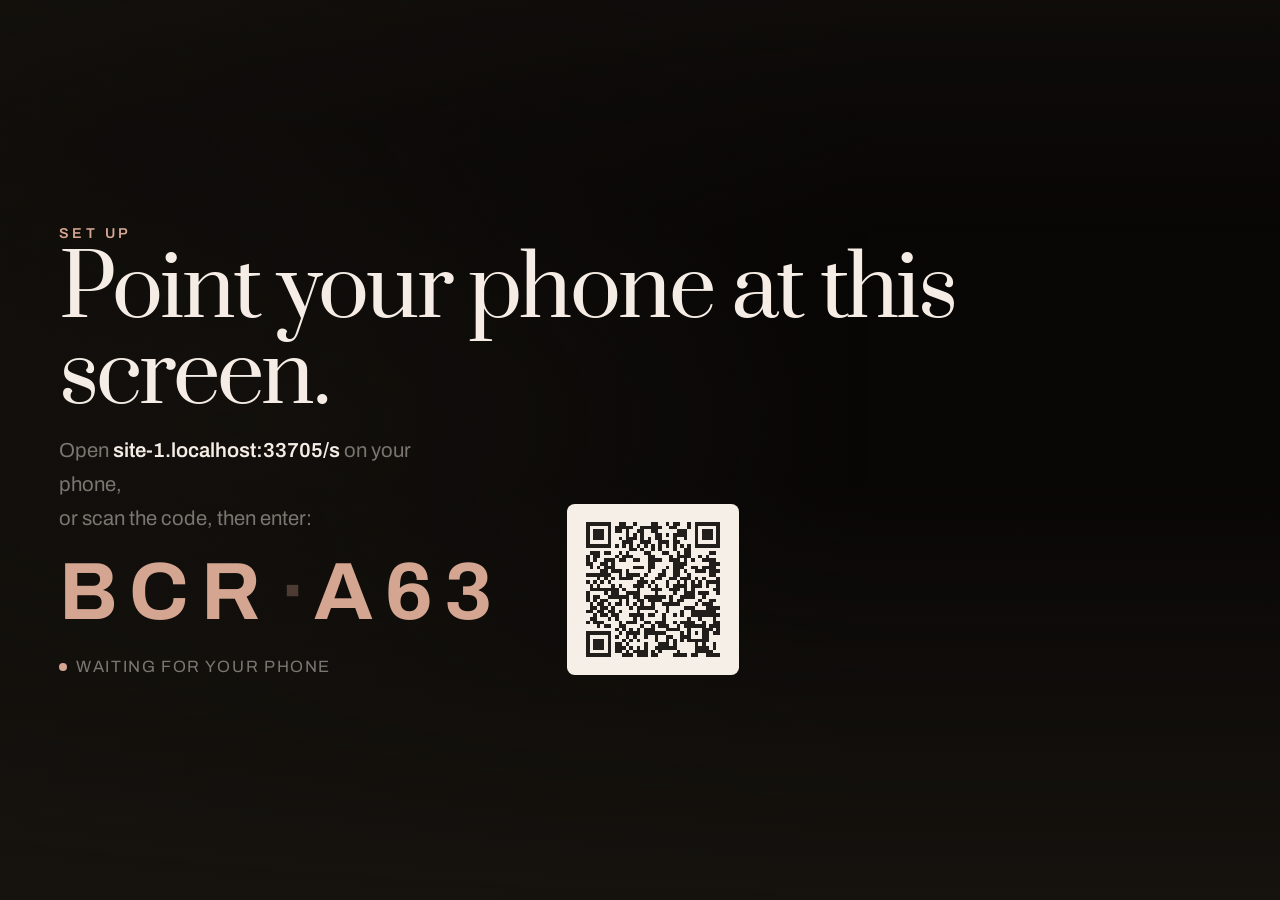
==== commit 29e67cbd: "persist param links" ====
--- a/index.html
+++ b/index.html
@@ -425,6 +425,19 @@
   try{ SAVED=JSON.parse(localStorage.getItem('bilal.config')||'{}')||{}; }catch(e){}
   var NEEDS_PAIRING = (!Q.get('masjid') && !SAVED.slug) || Q.get('setup')==='1';
 
+  /* A URL that names a mosque configures the screen permanently. Without this,
+     anyone handed a ?masjid= link would be asked to pair again on every reload,
+     and a TV is the worst possible place to keep re-entering a URL. */
+  if(Q.get('masjid')){
+    try{
+      localStorage.setItem('bilal.config', JSON.stringify({
+        slug: Q.get('masjid'),
+        walk: parseInt(Q.get('walk')||SAVED.walk||'15',10),
+        name: SAVED.name || ''
+      }));
+    }catch(e){}
+  }
+
   var CFG={
     slug: Q.get('masjid')||SAVED.slug||'darul-ummah-goresbrook-1649608083137',
     key:  Q.get('key')||'JejYcMS7hsOsZTPDk2ZhKOAlW9IyQ6Px',
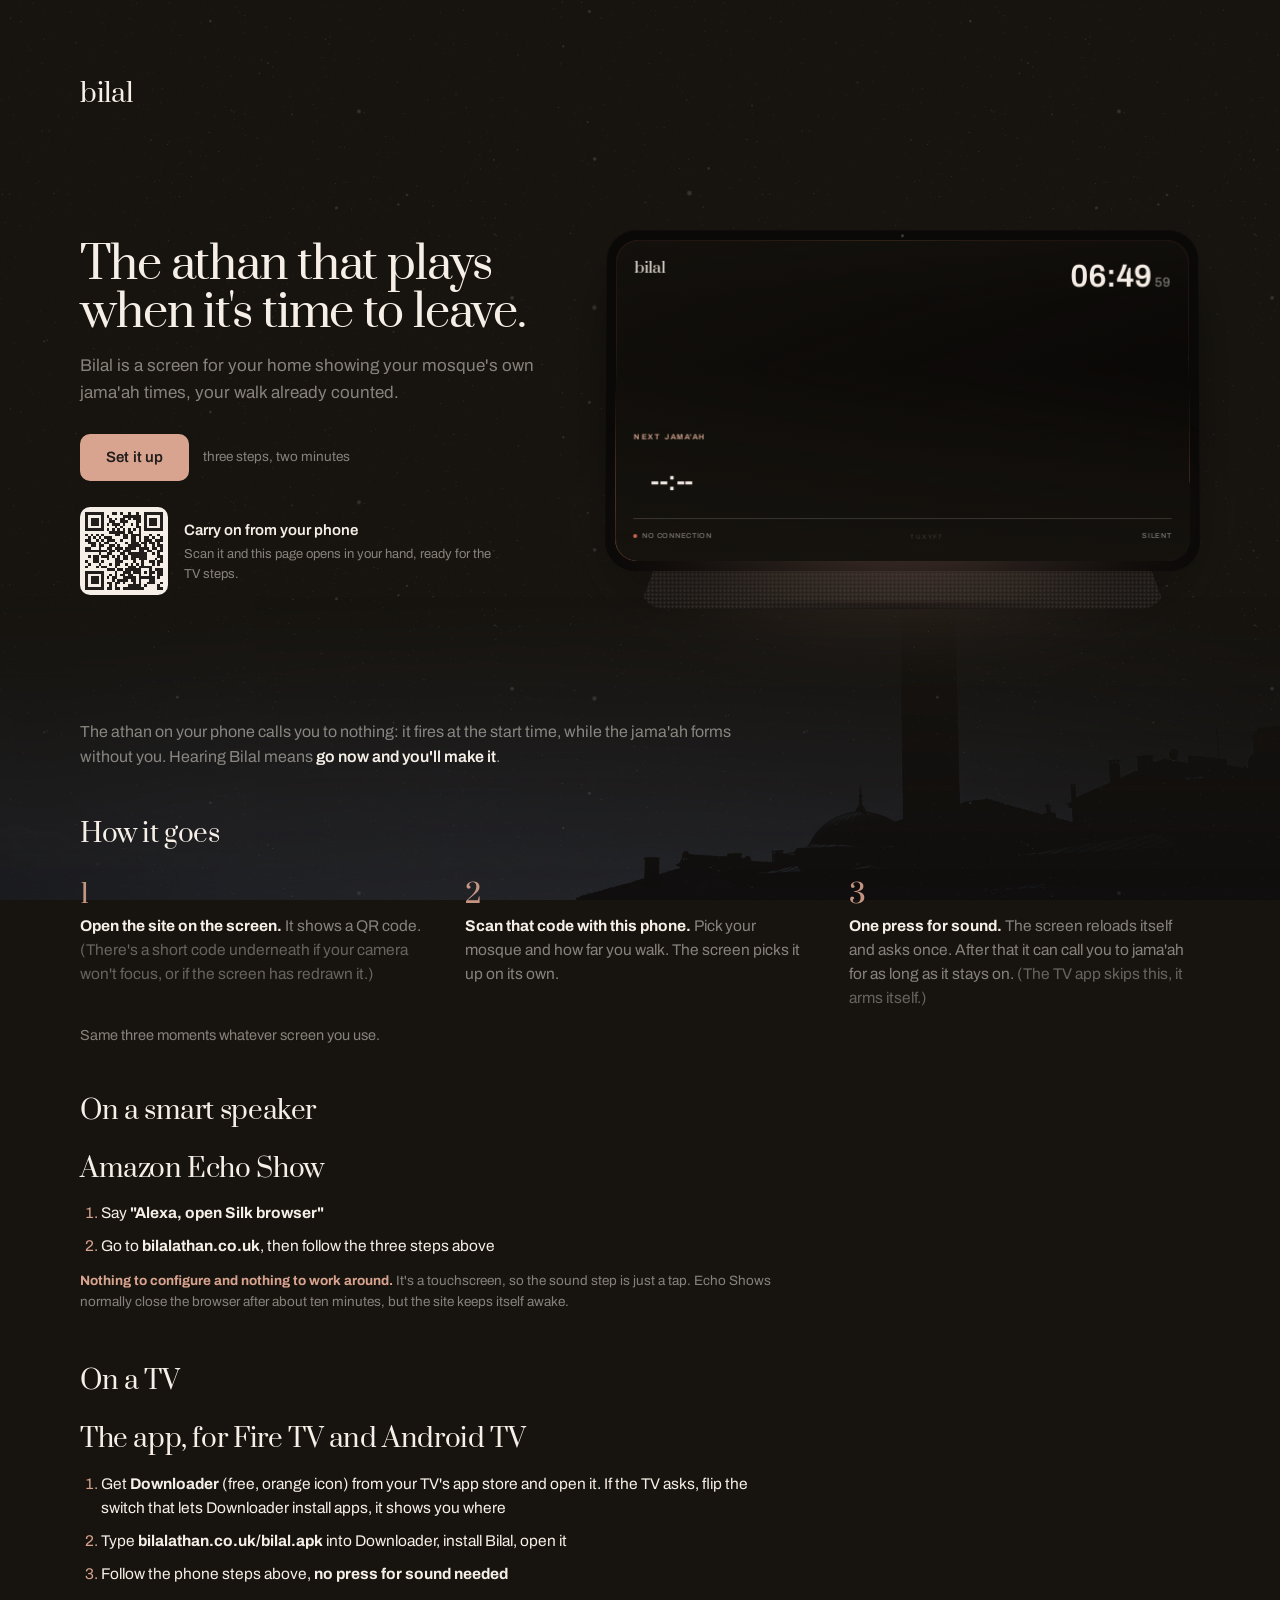
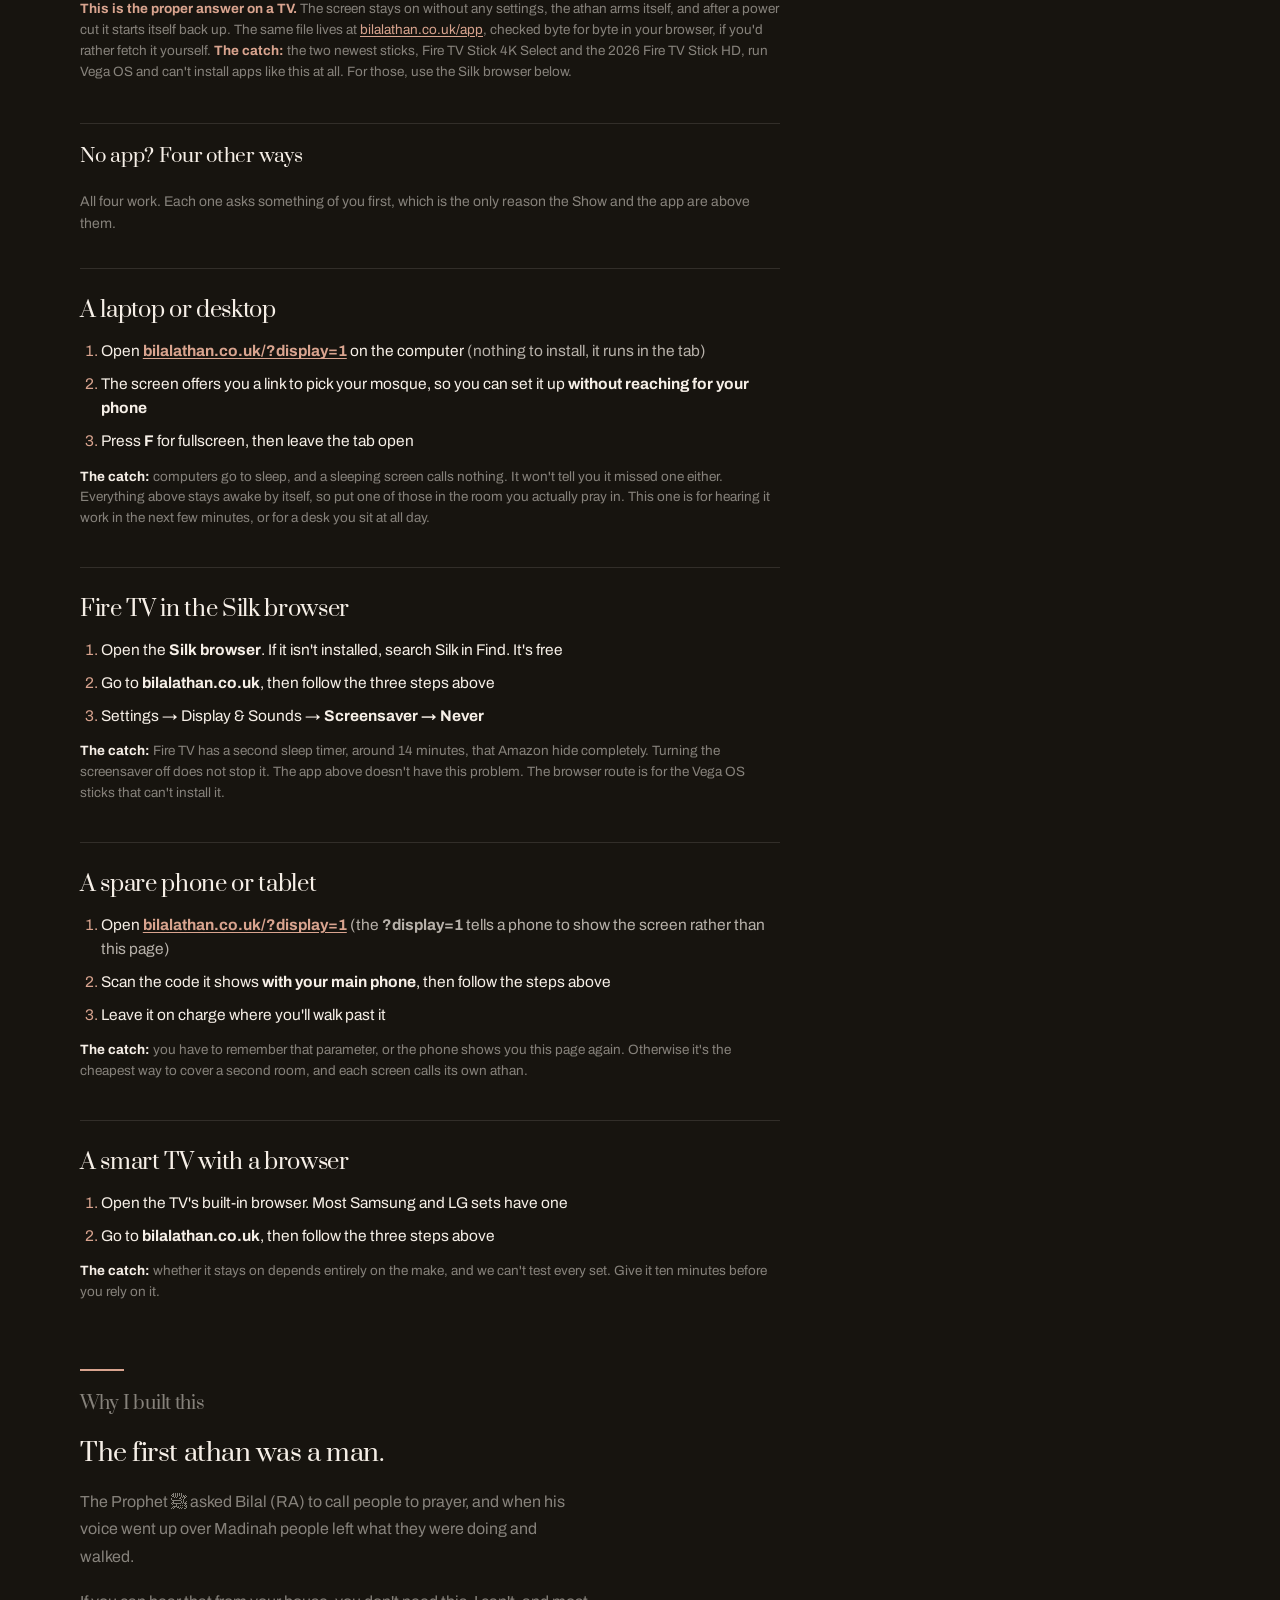
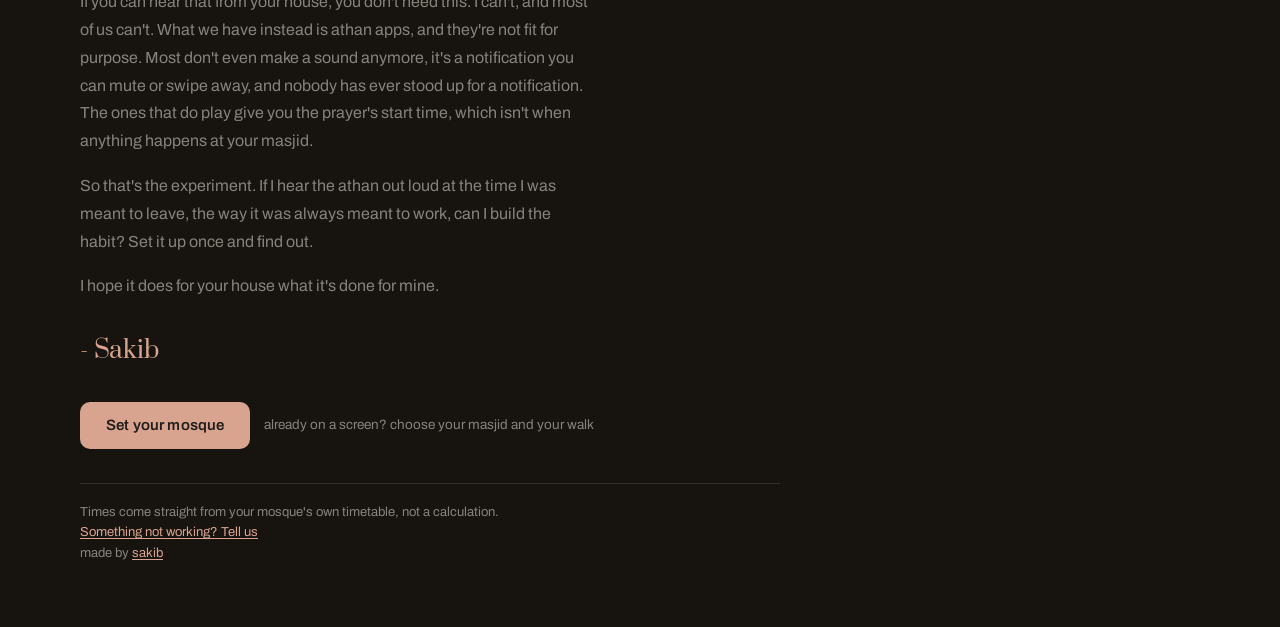
==== commit 872c8827: "Reapply the provider scrub" ====
--- a/index.html
+++ b/index.html
@@ -3,7 +3,7 @@
 <head>
 <meta charset="utf-8">
 <meta name="viewport" content="width=device-width, initial-scale=1">
-<title>bilal — Darul Ummah Goresbrook</title>
+<title>bilal</title>
 <link rel="icon" href="favicon.ico" sizes="any">
 <link rel="icon" type="image/png" sizes="32x32" href="icon-32.png">
 <link rel="apple-touch-icon" href="icon-180.png">
@@ -17,6 +17,64 @@
 <meta name="twitter:title" content="bilal">
 <meta name="twitter:description" content="The screen that calls you to jama'ah, not just to prayer.">
 <meta name="twitter:image" content="https://bilalathan.co.uk/og.jpg">
+<script>
+/* Device routing. One URL has to serve a wall display, a Fire Stick, an Echo
+   Show and a phone, so this runs in <head> — before a megabyte of sky images
+   gets pulled down onto a handset that is about to leave.
+
+   The trap: an Echo Show is ALSO a small touchscreen. Routing on viewport size
+   alone would send Echo Shows to the phone page and break the one device that
+   needs nothing configured. So Amazon hardware is identified explicitly, and
+   anything we are unsure about gets the display — a phone seeing the display is
+   merely untidy, a TV seeing the phone page is broken.
+
+   ?display=1 is the escape hatch, and it sticks: tv.html itself recommends
+   using a spare phone as a screen, so a handset must always be able to get here
+   and stay here. */
+(function(){
+  try{
+    /* The way back out. ?display=1 sticks by design, which locked anyone who
+       ever tried display mode out of the landing page forever, with devtools
+       as the only key. ?landing=1 unsticks it and shows the pitch. A saved
+       pairing is deliberately left alone: a kitchen display should not lose
+       its mosque because somebody typed a parameter. */
+    if(/[?&]landing=1/.test(location.search)){
+      try{ localStorage.removeItem('bilal.display'); }catch(e){}
+      location.replace('tv.html');
+      return;
+    }
+    if(/[?&](display|masjid|test|at|mode|walk|drift|quiet|lite|demo)=/.test(location.search)){
+      if(/[?&]display=1/.test(location.search)){
+        try{ localStorage.setItem('bilal.display','1'); }catch(e){}
+      }
+      return;
+    }
+    try{ if(localStorage.getItem('bilal.display')==='1') return; }catch(e){}
+
+    var ua = navigator.userAgent || '';
+    if(/Silk|AFT[A-Z0-9]|Echo|KF[A-Z]{2}|Fire ?TV/i.test(ua)) return;   // Amazon: always the display
+
+    var handset = /iPhone|iPod|Android.*Mobile|Windows Phone|BlackBerry|Opera Mini/i.test(ua);
+    var w = (screen && screen.width) || 9999, h = (screen && screen.height) || 9999;
+    if(handset && Math.min(w,h) < 520){ location.replace('tv.html' + location.search); return; }
+
+    /* Desktops get the landing too, by the same philosophy pointed the other
+       way: only what is CERTAINLY a desk browser is sent away, because a TV
+       mistaken for a desktop boots into a marketing page it cannot navigate.
+       So: positive identification only, a saved pairing keeps you here, and
+       any TV marker vetoes (several smart TVs carry Linux in their UA, which
+       is why the X11 arm requires a desktop chip too). iPads say Macintosh
+       and go: the spare-tablet card documents ?display=1, which returns
+       above. A visitor who was merely curious sees the pitch; a display that
+       has ever been paired never leaves this page. */
+    var saved = false;
+    try{ saved = !!((JSON.parse(localStorage.getItem('bilal.config')||'{}')||{}).slug); }catch(e){}
+    var desk = /Macintosh|Windows NT|CrOS|X11; Linux (x86_64|i686|amd64)/i.test(ua)
+            && !/CrKey|Tizen|Web0S|WebOS|SMART-TV|SmartTV|BRAVIA|Roku|PlayStation|Xbox|GoogleTV|HbbTV|Viera|NetCast/i.test(ua);
+    if(desk && !saved) location.replace('tv.html');
+  }catch(e){}
+})();
+</script>
 <link rel="preconnect" href="https://fonts.googleapis.com">
 <link rel="preconnect" href="https://fonts.gstatic.com" crossorigin>
 <link href="https://fonts.googleapis.com/css2?family=Prata&family=Archivo:wght@400;500;600;700&family=Amiri:wght@400&display=swap" rel="stylesheet">
@@ -262,6 +320,8 @@
 .stop.on:before{content:"";position:absolute;top:calc(var(--u)*-1.05 - 1px);left:0;
   width:calc(var(--u)*2.4);height:2px;background:var(--clay)}
 
+#devId{font-size:calc(var(--u)*.62);letter-spacing:.22em;opacity:.30;
+  font-variant-numeric:tabular-nums;text-transform:uppercase}
 footer{display:flex;justify-content:space-between;align-items:center;
   margin-top:calc(var(--u)*1.05);font-size:calc(var(--u)*.82);color:var(--veil);
   letter-spacing:.1em;text-transform:uppercase;font-weight:500}
@@ -276,38 +336,124 @@
 /* ── pairing ──────────────────────────────────────────────────────────────
    The first screen a stranger ever sees, so it is the product rather than a
    utility page: same sky for the actual hour, same Prata, same terracotta.
-   The CODE is the hero because the code is the thing they must carry to their
-   phone; the QR is the shortcut, not the instruction. */
+
+   The QR is the hero, and that is a change. It used to be a small square beside
+   a large code, because the QR was built at deploy time and could only point at
+   the setup page: you scanned it and then still had to read six characters off
+   a television and thumb them into a phone. The code is now inside the QR, so
+   scanning is the whole of pairing and the characters are what you fall back on
+   when the camera will not play. Hero what does the work. */
 #pair{position:fixed;top:0;right:0;bottom:0;left:0;z-index:70;display:none;
   padding:var(--safe-y) var(--safe-x)}
 /* The sky stays — it is the best first impression we have — but the prayer data
    underneath must go, or the two screens read as one broken one. */
 body.pairing #shell{display:none}
-#pair.show{display:flex;flex-direction:column;justify-content:center}
+/* Reported by a real user on an Echo Show 8: the QR was clipped off the bottom
+   and swiping did nothing. Two causes stacked.
+
+   1. This screen needs ~606px of height at 1280 wide. The Show 8's panel is
+      800px but Silk's address bar eats enough to push the usable area under
+      that, so it overflowed.
+   2. A CENTRED flex column splits its overflow top AND bottom, and with
+      html/body at overflow:hidden the top half is unreachable as well. So it
+      was not merely cut off, it was cut off at both ends with no way to move.
+
+   The ::before/::after auto-margin trick centres the content while there is
+   room and collapses to zero when there is not, so it starts at the top and
+   scrolls like a normal document instead of clipping. Belt and braces with the
+   compact sizing below: make it fit, AND guarantee a way out if it still does
+   not on a device neither of us has. */
+#pair.show{display:flex;flex-direction:column;overflow-y:auto;
+  -webkit-overflow-scrolling:touch}
+#pair.show:before,#pair.show:after{content:'';margin:auto}
+#pair.show>*{flex-shrink:0}
 #pair .eyebrow{color:var(--clay)}
 #pair .head{font-family:var(--display);font-size:calc(var(--u)*5.4);line-height:1.02;
   letter-spacing:-.032em;margin:calc(var(--u)*.5) 0 calc(var(--u)*.9);max-width:17ch}
-#pair .cols{display:flex;align-items:flex-end;gap:calc(var(--u)*4)}
-#pair .step{font-size:calc(var(--u)*1.3);color:var(--veil);line-height:1.65;max-width:30ch}
+/* Wraps, because this screen is not only ever seen on a television: loading it
+   on a phone to check something used to push the code off the right edge. */
+#pair .cols{display:flex;align-items:center;gap:calc(var(--u)*3.4);flex-wrap:wrap}
+#pair .step{font-size:calc(var(--u)*1.3);color:var(--veil);line-height:1.65;max-width:26ch}
 #pair .step b{color:var(--cream);font-weight:600}
-#pair .code{font-family:var(--text);font-size:calc(var(--u)*5.2);font-weight:700;
-  letter-spacing:.14em;line-height:1;margin-top:calc(var(--u)*1.1);color:var(--clay);
+/* Demoted from 5.2u to 2.9u. Still readable across a room, no longer competing
+   with the QR for the eye of someone who can just point their camera. */
+#pair .code{font-family:var(--text);font-size:calc(var(--u)*2.9);font-weight:700;
+  letter-spacing:.14em;line-height:1;margin-top:calc(var(--u)*.5);color:var(--clay);
   font-variant-numeric:tabular-nums}
-#pair .code i{font-style:normal;opacity:.30;margin:0 calc(var(--u)*.5);letter-spacing:0}
-#pair .qr{width:calc(var(--u)*11);height:calc(var(--u)*11);border-radius:calc(var(--u)*.5);
-  background:#f6efe7;padding:calc(var(--u)*.5);flex:none}
-#pair .qr img{width:100%;height:100%;display:block;image-rendering:pixelated}
+#pair .code i{font-style:normal;opacity:.30;margin:0 calc(var(--u)*.4);letter-spacing:0}
+/* 16u, up from 11u. This is scanned from a sofa, and the quiet zone is drawn
+   into the canvas so the light padding here is presentation only. */
+#pair .qr{width:calc(var(--u)*16);height:calc(var(--u)*16);border-radius:calc(var(--u)*.6);
+  background:#f6efe7;padding:calc(var(--u)*.45);flex:none;
+  box-shadow:0 calc(var(--u)*.5) calc(var(--u)*2) rgba(0,0,0,.28)}
+#pair .qr canvas{width:100%;height:100%;display:block;image-rendering:pixelated}
+#pair .fallback{margin-top:calc(var(--u)*1.5);padding-top:calc(var(--u)*1.2);
+  border-top:1px solid rgba(246,239,231,.16)}
+#pair .fallback .lead{font-size:calc(var(--u)*1.12);color:var(--veil);line-height:1.6}
+#pair .fallback .lead b{color:var(--cream);font-weight:600}
+/* The one-click path for a machine that has a keyboard. display:none is the
+   default so the TV never shows it, and the script turns it on only after the
+   same positive identification the routing in <head> uses. */
+#pair .here{display:none;font-size:calc(var(--u)*1.12);color:var(--veil);
+  line-height:1.6;margin-bottom:calc(var(--u)*.7)}
+#pair .here a{color:var(--clay);font-weight:600;text-decoration:none;
+  border-bottom:1px solid rgba(217,164,143,.42)}
+#pair .here a:hover{color:var(--cream);border-bottom-color:rgba(246,239,231,.6)}
 #pair .wait{display:flex;align-items:center;margin-top:calc(var(--u)*1.6);
   font-size:calc(var(--u)*1.05);color:var(--veil);letter-spacing:.1em;text-transform:uppercase}
 #pair .wait i{width:calc(var(--u)*.5);height:calc(var(--u)*.5);border-radius:50%;
   background:var(--clay);margin-right:calc(var(--u)*.6);font-style:normal;
   -webkit-animation:breathe 2.6s ease-in-out infinite;animation:breathe 2.6s ease-in-out infinite}
 #pair.done .head{color:var(--clay)}
+/* Connected: the QR and the instructions have done their job. They fade rather
+   than vanish, so the screen reads as one thing progressing. */
+body.claimed #pair .step,
+body.claimed #pair .fallback{opacity:0;transition:opacity .5s ease}
+body.claimed #pair .qr{opacity:.18;transition:opacity .7s ease}
+
+/* ── the screen asking for help ────────────────────────────────────────────
+   A footer link is fine on a phone, where somebody is already holding the
+   device and looking at a page. It is close to useless on a wall: the serious
+   faults happen at Fajr, the person is across the room, and they are not going
+   to open a browser and type a URL to tell us something is wrong.
+
+   So the screen watches itself, and when it has been genuinely unhealthy for
+   several minutes it asks. The QR carries this screen's own id, so a scan lands
+   on the report form with the machine's side of the story already attached.
+
+   It appears only on a sustained real fault and never on a healthy screen. A
+   wall display that nags is worse than one that stays quiet. */
+#fault{position:fixed;right:var(--safe-x);bottom:var(--safe-y);z-index:55;
+  display:none;align-items:center;gap:calc(var(--u)*1.1);
+  padding:calc(var(--u)*.9) calc(var(--u)*1.2);border-radius:calc(var(--u)*.9);
+  background:rgba(34,30,28,.92);border:1px solid rgba(216,162,74,.42);
+  max-width:calc(var(--u)*26)}
+#fault.show{display:flex}
+#fault canvas{width:calc(var(--u)*6.4);height:calc(var(--u)*6.4);display:block;
+  border-radius:calc(var(--u)*.3);background:#f6efe7;padding:calc(var(--u)*.25);flex:none;
+  image-rendering:pixelated}
+#fault .t{font-size:calc(var(--u)*1.02);line-height:1.45;color:var(--cream)}
+#fault .t b{color:#e0bd7d;font-weight:700;display:block;margin-bottom:calc(var(--u)*.3)}
+#fault .t span{color:var(--veil);font-size:calc(var(--u)*.9)}
 
 #gate{position:fixed;top:0;right:0;bottom:0;left:0;z-index:60;display:none;
   align-items:center;justify-content:center;background:rgba(23,20,15,.97);
   text-align:center;padding:7%}
-#gate.show{display:flex}
+/* Same shape as the bug that stopped a real user on an Echo Show 8: a centred
+   flex box with no escape if its content ever exceeds the viewport. It is
+   currently safe only because the copy is short, which is not protection, it is
+   luck. The other session measured it at 256-361px against 540-800 and flagged
+   that one more sentence in here reproduces the bug with no way out. Two lines
+   now, rather than after someone cannot press the button that turns the athan on. */
+/* Column, not the row it was. #gate centres with align-items:center on a flex
+   ROW, and an overflowing row clips both ends exactly like the centred column in
+   #pair did. Auto margins on pseudo-elements only centre along the main axis, so
+   the direction has to change for the trick to do anything vertically. It looks
+   identical when the content fits, which is every case today. */
+#gate.show{display:flex;flex-direction:column;overflow-y:auto;
+  -webkit-overflow-scrolling:touch}
+#gate.show:before,#gate.show:after{content:'';margin:auto;flex:0 0 auto}
+#gate.show>div{flex-shrink:0}
 #gate h2{font-family:var(--display);font-size:calc(var(--u)*3.1);line-height:1.08;
   letter-spacing:-.028em}
 #gate p{margin:calc(var(--u)*1.1) auto 0;font-size:calc(var(--u)*1.16);color:var(--veil);
@@ -334,6 +480,104 @@
 body[data-mode="mosque"] .now{font-size:calc(var(--u)*5.6)}
 body.dimmed #shell{opacity:.14;-webkit-transition:opacity 2.4s ease;transition:opacity 2.4s ease}
 body.dimmed #scrim{opacity:.5}
+
+/* ── compact: Echo Show and other small panels ───────────────────────────
+   The whole composition assumes a 16:9 TV four metres away. On an Echo Show 5
+   or 8 that reads as cramped: five rail columns each carrying a name, a time
+   and a "begins" line is far too much information for a 5-inch screen you look
+   at from two feet.
+
+   So the small layout is not a scaled-down TV, it is a different edit. Rail
+   loses its "begins" sub-line, the Arabic date and the wordmark tagline go, the
+   hero comes down hard, and the type block takes the full width because there
+   is no room to compose around the minaret. Overscan margins also shrink — a
+   Show has no overscan, that padding was purely a TV concession. */
+body.compact{--safe-x:3.2%;--safe-y:3.6%}
+body.compact .masjid{display:none}
+body.compact .hijri-ar{display:none}
+body.compact .mark .word{font-size:calc(var(--u)*1.5)}
+body.compact .now{font-size:calc(var(--u)*3.1)}
+body.compact .greg{font-size:calc(var(--u)*.85)}
+body.compact main{max-width:100%}
+body.compact .eyebrow{font-size:calc(var(--u)*.82);letter-spacing:.16em}
+body.compact .prayer{font-size:calc(var(--u)*5.6);margin:calc(var(--u)*.2) 0 calc(var(--u)*.1)}
+body.compact .line .t{font-size:calc(var(--u)*1.9)}
+body.compact .line .c{font-size:calc(var(--u)*1.9)}
+body.compact .leave{font-size:calc(var(--u)*1.15);margin-top:calc(var(--u)*.5)}
+body.compact .big{font-size:calc(var(--u)*4.4)}
+body.compact .big-sub{font-size:calc(var(--u)*1.4)}
+body.compact .rail{padding-top:calc(var(--u)*.7)}
+/* The begins times come BACK on small screens, which is the opposite of what I
+   first assumed. A TV is 3m away, an Echo Show is 60cm. Angular size is what
+   governs legibility, so the Show can carry MORE detail than the TV, not less.
+   Hiding them was treating "small screen" as "less room for content" when the
+   real constraint at 960x480 is vertical space, not information. */
+body.compact .stop .bg{display:block;font-size:calc(var(--u)*.72);
+  margin-top:calc(var(--u)*.12);opacity:.8}
+body.compact .stop .nm{font-size:calc(var(--u)*.78);letter-spacing:.1em}
+body.compact .stop .jm{font-size:calc(var(--u)*1.7)}
+body.compact .stop{padding:calc(var(--u)*.3) calc(var(--u)*.3)}
+body.compact footer{font-size:calc(var(--u)*.7);margin-top:calc(var(--u)*.45)}
+/* Pairing had zero compact rules, which is why it never fitted a Show. Target
+   is roughly 430px of content so it survives even a greedy browser chrome. */
+body.compact #pair .head{font-size:calc(var(--u)*3.1);margin:calc(var(--u)*.3) 0 calc(var(--u)*.55);
+  max-width:20ch}
+body.compact #pair .cols{gap:calc(var(--u)*1.9)}
+body.compact #pair .qr{width:calc(var(--u)*10.5);height:calc(var(--u)*10.5)}
+body.compact #pair .step{font-size:calc(var(--u)*1.05);line-height:1.5;max-width:24ch}
+body.compact #pair .code{font-size:calc(var(--u)*2.1);margin-top:calc(var(--u)*.35)}
+body.compact #pair .fallback{margin-top:calc(var(--u)*.8);padding-top:calc(var(--u)*.7)}
+body.compact #pair .fallback .lead{font-size:calc(var(--u)*.95);line-height:1.45}
+body.compact #pair .wait{margin-top:calc(var(--u)*.85);font-size:calc(var(--u)*.9)}
+/* 960x480 is a cinema strip, not a small television. Centring the hero in a
+   flex:1 column left a dead band through the middle of the screen; pushing it
+   down against the rail closes that and gives the sky the top third, which is
+   where the sky is actually worth looking at. */
+body.compact main{justify-content:flex-end;padding-bottom:calc(var(--u)*1.15)}
+/* Sakib, reading his own Show from across the room: "fajr in 10 mins, I can see
+   that from far away". He reads it as ONE PHRASE, and the design had it as a
+   hero plus a footnote — name at 5.2u against a countdown at 1.9u.
+
+   That is the hierarchy inverted. The prayer name does not tell you to move;
+   the countdown does. So they now sit on one baseline at comparable weight,
+   which also spends the axis this screen actually has: 960x480 is starved of
+   height and rich in width. */
+body.compact #hero{display:flex;flex-wrap:wrap;align-items:baseline;
+  column-gap:calc(var(--u)*.55)}
+/* Scoped to #hero, and that scope is the whole bug. flex:0 0 100% is right
+   here, where #hero is a wrapping ROW and this forces the label onto its own
+   line above the prayer name. Unscoped it also matched the pairing screen's
+   eyebrow, and #pair is a COLUMN, where a 100% basis means 100% of the HEIGHT.
+   So the word "Set up" claimed 708px of an 800px panel and pushed the QR off
+   the bottom. That is what stopped Sakib's sister setting hers up. */
+body.compact #hero .eyebrow{flex:0 0 100%;font-size:calc(var(--u)*.74);
+  letter-spacing:.2em;margin-bottom:calc(var(--u)*.05)}
+body.compact .prayer{font-size:calc(var(--u)*4.5);margin:0}
+body.compact .line{align-items:baseline}
+body.compact .line .t{font-size:calc(var(--u)*2.6);color:var(--cream);opacity:1}
+body.compact .line .c{font-size:calc(var(--u)*2.6)}
+body.compact #hero .leave{flex:0 0 100%;margin-top:calc(var(--u)*.35)}
+body.compact #hero .eyebrow{margin-bottom:calc(var(--u)*.1)}
+body.compact .prayer{font-size:calc(var(--u)*5.2);margin:calc(var(--u)*.12) 0 calc(var(--u)*.18)}
+body.compact .rail{padding-top:calc(var(--u)*.85)}
+/* a bright grade (dhuhr) put cream on near-white sky in Sakib's photo, so the
+   local darkening behind type is stronger here than on the TV, not weaker */
+body.compact #scrim{background:
+  radial-gradient(ellipse 66% 52% at 22% 62%, rgba(23,20,15,.62) 0%, rgba(23,20,15,.26) 54%, rgba(23,20,15,0) 80%),
+  linear-gradient(to bottom, rgba(23,20,15,.58) 0%, rgba(23,20,15,.2) 16%, rgba(23,20,15,0) 36%),
+  linear-gradient(to top,    rgba(23,20,15,.92) 0%, rgba(23,20,15,.58) 30%, rgba(23,20,15,0) 62%),
+  linear-gradient(to right,  rgba(23,20,15,.62) 0%, rgba(23,20,15,.3) 58%, rgba(23,20,15,.08) 100%)}
+/* the scrim was tuned to protect type on a wide frame; on a narrow one the
+   type fills the width, so it needs to be flatter and more even */
+body.compact #scrim{background:
+  linear-gradient(to bottom, rgba(23,20,15,.55) 0%, rgba(23,20,15,.2) 18%, rgba(23,20,15,0) 40%),
+  linear-gradient(to top,    rgba(23,20,15,.88) 0%, rgba(23,20,15,.5) 30%, rgba(23,20,15,0) 60%),
+  linear-gradient(to right,  rgba(23,20,15,.55) 0%, rgba(23,20,15,.3) 60%, rgba(23,20,15,.1) 100%)}
+/* nothing should slide across the tower, but on a narrow frame the tower is
+   most of the picture, so let the drift run wider */
+body.compact #driftWrap{
+  -webkit-mask-image:linear-gradient(to right, #000 0%, #000 74%, transparent 94%);
+  mask-image:linear-gradient(to right, #000 0%, #000 74%, transparent 94%)}
 </style>
 </head>
 <body data-state="idle">
@@ -371,7 +615,7 @@
   <main>
     <div id="hero">
       <div class="eyebrow rise d2">next jama'ah</div>
-      <div class="prayer rise d2" id="prayerName">—</div>
+      <div class="prayer rise d2" id="prayerName">&nbsp;</div>
       <div class="line rise d3">
         <span class="t" id="prayerTime">--:--</span>
         <span class="c" id="countdown"></span>
@@ -390,6 +634,11 @@
 
   <footer>
     <div class="stat rise d4" id="stat"><i></i><span id="statText">connecting</span></div>
+    <!-- The screen's own id, dim and small. It exists so somebody standing in a
+         hallway can quote it into the report form and have their words land next
+         to what this screen was actually doing. Bilal is experimental and will
+         break; the id is what makes a report solvable rather than a shrug. -->
+    <div class="rise d4" id="devId" title="Quote this when reporting a problem"></div>
     <div class="rise d4" id="audioState"></div>
   </footer>
 
@@ -399,13 +648,30 @@
   <div class="eyebrow">Set up</div>
   <div class="head" id="pairHead">Point your phone at this screen.</div>
   <div class="cols">
+    <div class="qr"><canvas id="pairQr"></canvas></div>
     <div>
-      <div class="step">Open <b id="setupUrl">bilalathan.co.uk/s</b> on your phone,<br>or scan the code, then enter:</div>
-      <div class="code" id="pairCode">– – –<i>·</i>– – –</div>
+      <div class="step">Open the camera and hold it up to the code. Everything
+        it needs is in there.</div>
+      <div class="fallback">
+        <!-- Shown only on something positively identified as a desk browser, and
+             hidden by default so a television can never reach a state where it
+             is telling someone to click a link at it. -->
+        <div class="here" id="pairHere">Running this on a computer?
+          <a id="pairHereLink" href="#" target="_blank" rel="noopener">Set it up on this screen</a>
+        </div>
+        <div class="lead">No camera? Go to <b id="setupUrl">bilalathan.co.uk/s</b>
+          and type</div>
+        <div class="code" id="pairCode">&nbsp;</div>
+      </div>
       <div class="wait" id="pairWait"><i></i><span>waiting for your phone</span></div>
     </div>
-    <div class="qr"><img src="pair-qr.png" alt=""></div>
   </div>
+</div>
+
+<div id="fault">
+  <canvas id="faultQr"></canvas>
+  <div class="t"><b id="faultWhat">This screen isn't right.</b>
+    <span>Scan to tell us. It takes a sentence.</span></div>
 </div>
 
 <div id="gate"><div>
@@ -414,11 +680,18 @@
   <button id="gateBtn">Press OK</button>
 </div></div>
 
+<script src="qr.js"></script>
+<script src="diag.js"></script>
 <script>
 (function(){
   "use strict";
 
   var Q=new URLSearchParams(location.search);
+  /* tv.html's desktop hero embeds this page as a living demo. A demo never
+     writes config (the visitor's browser must not quietly become a paired
+     display) and never makes sound. Everything else runs exactly as the TV
+     runs it, which is the point of showing it. */
+  var DEMO = Q.get('demo')==='1';
   /* Config resolves URL > paired > default. The default mosque only applies when
      a URL names none, so every existing bookmark keeps working untouched. */
   var SAVED={};
@@ -428,7 +701,7 @@
   /* A URL that names a mosque configures the screen permanently. Without this,
      anyone handed a ?masjid= link would be asked to pair again on every reload,
      and a TV is the worst possible place to keep re-entering a URL. */
-  if(Q.get('masjid')){
+  if(Q.get('masjid') && !DEMO){
     try{
       localStorage.setItem('bilal.config', JSON.stringify({
         slug: Q.get('masjid'),
@@ -440,12 +713,13 @@
 
   var CFG={
     slug: Q.get('masjid')||SAVED.slug||'darul-ummah-goresbrook-1649608083137',
-    key:  Q.get('key')||'JejYcMS7hsOsZTPDk2ZhKOAlW9IyQ6Px',
     walk: parseInt(Q.get('walk')||SAVED.walk||'15',10),
     mode: Q.get('mode')||'home',
     athan:Q.get('athan')||'athan.mp3',
-    quiet:Q.get('quiet')==='1',
+    quiet:Q.get('quiet')==='1' || DEMO,
     dim:  Q.get('dim')!=='0',
+    lite: Q.get('lite')==='1',   // no drift, no heroes: isolates GPU flicker
+
     at:   Q.get('at')||''          // ?at=17:40 to preview any hour
   };
 
@@ -459,14 +733,34 @@
   function nowDate(){ return new Date(Date.now()+SHIFT); }
   document.body.setAttribute('data-mode',CFG.mode);
 
-  var API='https://api.masjidbox.com/1.0/masjidbox/landing/athany/';
+  /* Every time request goes through our own endpoint, which fronts the
+     directories this display draws on and returns each one's reply unchanged.
+     The id's shape still decides which parser reads that reply, so these two
+     tests must stay identical to the endpoint's own routing. The
+     digit-or-capital lookahead is load bearing — a handful of dashed-directory
+     slugs are exactly 8 lowercase letters, and a bare {8} test would hand
+     every one of them to the wrong parser. */
+  var TIMES='https://bilal-times.ahmed-sakib.workers.dev/v1';
+  var NUM_ID_RE=/^mosque-\d+$/i;
+  var CODE_ID_RE=/^(?=.*[A-Z0-9])[A-Za-z0-9]{8}$/;
   var ORDER=['fajr','dhuhr','asr','maghrib','isha'];
   var LABEL={fajr:"fajr",dhuhr:"dhuhr",asr:"asr",maghrib:"maghrib",isha:"isha"};
   var CAP={fajr:"Fajr",dhuhr:"Dhuhr",asr:"Asr",maghrib:"Maghrib",isha:"Isha"};
   var CACHE='bilal.tt.'+CFG.slug;
+  /* A screen that changes mosque leaves the old timetable behind forever —
+     ~40KB each on devices where localStorage is not a bottomless pit. Keep
+     only the cache for the mosque this screen actually shows. */
+  try{
+    for(var ci=localStorage.length-1;ci>=0;ci--){
+      var ck=localStorage.key(ci);
+      if(ck && ck.indexOf('bilal.tt.')===0 && ck!==CACHE) localStorage.removeItem(ck);
+    }
+  }catch(e){}
 
   var data=null,lastFetch=0,fired={},athanReady=false,armed=false;
+  var clkHM=null,clkS=null,railKey=null;
   var audioEl=null,cueEl=null,ctx=null,skyFromKey=null,skyToKey=null,lastKey=null;
+  var revealed=false;   // has anything taken the shell out of opacity 0
 
   function $(i){return document.getElementById(i);}
   function pad(n){return (n<10?'0':'')+n;}
@@ -478,12 +772,45 @@
     var u=Math.min(w*0.0122,h*0.0215);
     if(u<9) u=9;
     document.documentElement.style.setProperty('--u',u.toFixed(2)+'px');
+    /* Echo Show and similar.
+       I originally wrote this on viewport alone and noted, with some
+       satisfaction, that it avoided sniffing the user agent. That is exactly
+       why it failed: an Echo Show 5 is 960x480, so `h < 460` missed it by
+       twenty pixels and Sakib's Show ran the full TV layout squeezed into five
+       inches for a day. A generic size rule cannot tell a 960x480 Echo from a
+       window someone shrank, because they are the same size.
+       So: viewport for the generic case, AND the Amazon UA for the devices
+       whose size lies about how far away they are. */
+    var ua = navigator.userAgent || '';
+    var isEcho = /Echo|AEO[A-Z0-9]*/i.test(ua);
+    var small = (w < 820) || (h < 620) || (isEcho && h < 1000);
+    document.body.classList[small?'add':'remove']('compact');
+    if(small){
+      /* The 10px floor keeps type legible on a small panel, but it must never
+         beat the height. The layout wants about 22.7 units of height, so on a
+         viewport too short to hold that, the floor stops being a minimum and
+         becomes an overflow: the rail walks off the bottom edge and the
+         timetable — the part you came for — is cut through the middle of its
+         own labels. A complete display in small type beats a half-cut one in
+         large type, so the floor is itself capped by what the height affords.
+         This only bites on genuinely short viewports (the demo panel on
+         tv.html at 317x178). Phone portrait, Echo Show and Fire TV all have
+         the height to hold the floor and are untouched. */
+      var uh=h*0.032, u2=Math.min(w*0.019,uh);
+      if(u2<10) u2=Math.min(10,uh);
+      document.documentElement.style.setProperty('--u',u2.toFixed(2)+'px');
+    }
   }
   scale();
   window.addEventListener('resize',scale);
   window.addEventListener('orientationchange',scale);
 
   ORDER.forEach(function(k){ var i=new Image(); i.src='sky/'+k+'.jpg'; });
+  /* ?lite=1 removes every moving layer and the mask that composites them. If the
+     flicker goes with it, the cause is GPU compositing rather than the DOM. */
+  if(CFG.lite){
+    var dw=$('driftWrap'); if(dw) dw.style.display='none';
+  }
   ['stars','clouds'].forEach(function(k){ var i=new Image(); i.src='sky/'+k+'.png'; });
 
   // Every layer's weight at each prayer. Written out per-layer rather than as
@@ -572,8 +899,12 @@
    * that's about 90 minutes of sunset slowly becoming night; between Isha and
    * Fajr it's seven hours of almost nothing happening, which is correct.
    *
-   * Before the day's first prayer there is no previous entry in the list, so
-   * Isha stands in as the "from" — at 3am the sky behind you is night.
+   * After midnight the previous prayer is YESTERDAY'S isha, which is why the
+   * fetch window and upcoming() both reach one day back: the blend runs
+   * unbroken through 00:00. Only when yesterday is genuinely unknown (a first
+   * boot in the small hours, a cache that started today) does prev come up
+   * empty, and then the incoming sky simply stands at full — a fixed, wrong-ish
+   * backdrop beats a snap that happens while someone is looking at it.
    */
   function paintSky(now, prev, next){
     var fromKey = prev ? prev.key : 'isha';
@@ -611,6 +942,7 @@
   // replay the entrance choreography
   function choreograph(){
     var s=$('shell');
+    revealed = true;          // whatever else happens, the shell is not black now
     s.classList.remove('go');
     /* force reflow so the transition restarts */
     void s.offsetWidth;
@@ -619,7 +951,14 @@
 
   // ---------- data ----------
   function load(){
-    return fetch(API+CFG.slug+'?get=at&days=7&begin='+iso(new Date()),{headers:{'apikey':CFG.key}})
+    if(NUM_ID_RE.test(CFG.slug)) return loadNumbered();
+    if(CODE_ID_RE.test(CFG.slug)) return loadCoded();
+    /* The window starts YESTERDAY, not today. After midnight the sky is still
+       blending yesterday's isha into fajr, and that needs yesterday's row —
+       fetching from today made the blend snap to full dawn at 00:00 (and again
+       whenever a post-midnight refetch dropped the old row). One day of the
+       seven buys the sky its continuity; the display still sees today+5. */
+    return fetch(TIMES+'/times?id='+encodeURIComponent(CFG.slug)+'&from='+iso(new Date(Date.now()-86400000)))
       .then(function(r){ if(!r.ok) throw new Error('HTTP '+r.status); return r.json(); })
       .then(function(j){
         if(!j||!j.timetable||!j.timetable.length) throw new Error('empty');
@@ -628,15 +967,186 @@
         stat('','live · synced '+hhmm(new Date()));
         if(j.name) $('masjidName').textContent=j.name;
       })
-      .catch(function(){
-        try{
-          var c=JSON.parse(localStorage.getItem(CACHE)||'null');
-          if(c&&c.j){ data=c.j;
-            stat('warn','offline · cached '+Math.round((Date.now()-c.t)/3600000)+'h ago');
-            if(c.j.name) $('masjidName').textContent=c.j.name; return; }
-        }catch(e){}
-        stat('err','no connection');
-      });
+      .catch(function(){ if(!useCache()) stat('err','no connection'); });
+  }
+
+  /* The numbered directory serves no hijri date, and a blank date line under half the mosques in
+     the directory is the one place the two sources would be visibly different.
+     It is also the one field that does not need a mosque to supply it: a hijri
+     date is a calendar conversion of the Gregorian one.
+
+     `islamic-civil` is the variant to use, not the more obvious
+     `islamic-umalqura`. Checked against the primary directory's own hijri output across a
+     week spanning a month rollover: civil agrees on every day number and turns
+     the month on the same day, where umalqura runs two days ahead. Getting this
+     wrong is not cosmetic — the date is what people count fasts from.
+
+     The month NAMES still come from a table here, because Intl renders the
+     English as "Rabiʻ I" where the directory writes "Rabi` al-Awwal", and the two
+     sources have to be indistinguishable on screen.
+
+     Wrapped in try/catch and allowed to return null: Fire OS Silk can be
+     Chromium ~70 with a trimmed ICU, and a missing calendar must degrade to the
+     blank line it already shows rather than throwing inside the render path. */
+  var HIJRI_MONTHS=['Muharram','Safar','Rabi` al-Awwal','Rabi` al-Thani',
+    'Jumada al-Ula','Jumada al-Akhirah','Rajab','Sha`ban','Ramadan','Shawwal',
+    'Dhu al-Qa`dah','Dhu al-Hijjah'];
+  function hijriFor(d){
+    try{
+      var en=new Intl.DateTimeFormat('en-u-ca-islamic-civil',
+        {day:'numeric',month:'numeric',year:'numeric'}).formatToParts(d);
+      var o={}; en.forEach(function(p){ o[p.type]=p.value; });
+      var day=parseInt(o.day,10), mon=parseInt(o.month,10), yr=parseInt(o.year,10);
+      if(isNaN(day)||isNaN(mon)||isNaN(yr)) return null;
+      var ar=new Intl.DateTimeFormat('ar-u-ca-islamic-civil-nu-latn',
+        {weekday:'long',day:'numeric',month:'long',year:'numeric'}).format(d)
+        .replace('،','')            // Intl separates the weekday with a comma
+        .replace(/\s*هـ\s*$/,'')    // and suffixes the era; the directory does neither
+        .trim();
+      return { formatted: ar, dayOfMonth: day,
+               monthISO: HIJRI_MONTHS[mon-1]||'', year: yr };
+    }catch(e){ return null; }
+  }
+
+  /* The numbered directory's /times rows are keyed the opposite way round from
+     the primary's: the top-level fields (row.fajr etc.) are the congregation
+     time and row.begin holds the prayer's start. Reshaping into the primary's
+     {timetable:[{fajr,...,iqamah:{...}}]} shape here means rowFor/upcoming/
+     paint below stay untouched — this is the only place that knows the second
+     shape exists. Times come back as bare "HH:MM" with no date or offset; appended
+     to the row's own date with no timezone suffix, `new Date(...)` parses
+     them as browser-local wall time, which is correct because a UK display
+     runs with the device set to UK local time anyway (same assumption the
+     rest of the clock code already makes). */
+  function loadNumbered(){
+    var id=CFG.slug;
+    var from=iso(new Date(Date.now()-86400000)),   // yesterday: see load()
+        to=iso(new Date(Date.now()+7*86400000));
+    return Promise.all([
+      fetch(TIMES+'/mosque?id='+encodeURIComponent(id)).then(function(r){ if(!r.ok) throw new Error('HTTP '+r.status); return r.json(); }),
+      fetch(TIMES+'/times?id='+encodeURIComponent(id)+'&from='+from+'&to='+to).then(function(r){ if(!r.ok) throw new Error('HTTP '+r.status); return r.json(); })
+    ]).then(function(res){
+      var info=res[0], days=res[1];
+      if(!days||!days.length) throw new Error('empty');
+      function t(dateStr,hm){ return hm ? dateStr+'T'+hm+':00' : null; }
+      var j={
+        name: info&&info.name,
+        timetable: days.map(function(d){
+          var b=d.begin||{};
+          return {
+            date: d.date+'T00:00:00',
+            fajr: t(d.date,b.fajr), dhuhr: t(d.date,b.dhuhr), asr: t(d.date,b.asr),
+            maghrib: t(d.date,b.maghrib), isha: t(d.date,b.isha),
+            hijri: hijriFor(new Date(d.date+'T00:00:00')),
+            iqamah: {
+              fajr: t(d.date,d.fajr), dhuhr: t(d.date,d.dhuhr), asr: t(d.date,d.asr),
+              maghrib: t(d.date,d.maghrib), isha: t(d.date,d.isha)
+            }
+          };
+        })
+      };
+      data=j; lastFetch=Date.now();
+      try{ localStorage.setItem(CACHE,JSON.stringify({t:lastFetch,j:j})); }catch(e){}
+      stat('','live · synced '+hhmm(new Date()));
+      if(j.name) $('masjidName').textContent=j.name;
+    }).catch(function(){ if(!useCache()) stat('err','no connection'); });
+  }
+
+  /* The coded directory returns salah (begins) and iqamah (jama'ah) as two parallel arrays
+     of human strings — "4:56AM" against a date like "Tuesday, Aug 11, 2026" —
+     so both need parsing into the same date+'T'+HH:MM:00 shape the renderer
+     already reads. Two things to be careful about:
+
+     - it calls dhuhr "zuhr", so the key has to be translated or every dhuhr row
+       comes out null;
+     - the arrays are paired by their own date string, not by index. They have
+       been the same length in every mosque tested, but pairing on index would
+       silently shift the whole jama'ah column by a day if one array ever had a
+       gap, and a wrong iqamah is what the athan fires on.
+
+     Asking for 7 days keeps the payload small; their gateway takes ~60s on a
+     full year, which is far too slow for a screen waking up. */
+  function loadCoded(){
+    var id=CFG.slug;
+    var from=iso(new Date(Date.now()-86400000)),   // yesterday: see load()
+        to=iso(new Date(Date.now()+7*86400000));
+    var MON={Jan:1,Feb:2,Mar:3,Apr:4,May:5,Jun:6,Jul:7,Aug:8,Sep:9,Oct:10,Nov:11,Dec:12};
+    function ymd(s){
+      var m=/([A-Za-z]{3})[a-z]*\s+(\d{1,2}),\s*(\d{4})/.exec(String(s||''));
+      if(!m||!MON[m[1]]) return null;
+      return m[3]+'-'+pad(MON[m[1]])+'-'+pad(parseInt(m[2],10));
+    }
+    function hm(v){
+      var m=/^(\d{1,2}):(\d{2})\s*([AaPp])/.exec(String(v||'').trim());
+      if(!m) return null;
+      var h=parseInt(m[1],10)%12;
+      if(m[3].toLowerCase()==='p') h+=12;
+      return pad(h)+':'+m[2];
+    }
+    function at(d,v){ var t=hm(v); return t ? d+'T'+t+':00' : null; }
+    return fetch(TIMES+'/times?id='+encodeURIComponent(id)+'&from='+from+'&to='+to)
+      .then(function(r){ if(!r.ok) throw new Error('HTTP '+r.status); return r.json(); })
+      .then(function(res){
+        if(!res||res.status!=='success'||!res.data) throw new Error('bad payload');
+        var salah=res.data.salah||[], iq=res.data.iqamah||[];
+        if(!salah.length) throw new Error('empty');
+        var iqBy={};
+        iq.forEach(function(r){ var d=ymd(r.date); if(d) iqBy[d]=r; });
+        var rows=[];
+        salah.forEach(function(s){
+          var d=ymd(s.date); if(!d) return;
+          var q=iqBy[d]||{};
+          rows.push({
+            date: d+'T00:00:00',
+            fajr: at(d,s.fajr), dhuhr: at(d,s.zuhr), asr: at(d,s.asr),
+            maghrib: at(d,s.maghrib), isha: at(d,s.isha),
+            hijri: hijriFor(new Date(d+'T00:00:00')),
+            iqamah: {
+              fajr: at(d,q.fajr), dhuhr: at(d,q.zuhr), asr: at(d,q.asr),
+              maghrib: at(d,q.maghrib), isha: at(d,q.isha)
+            }
+          });
+        });
+        if(!rows.length) throw new Error('unparsed');
+        var info=res.data.masjid_info||{};
+        var j={ name: info.name, timetable: rows };
+        data=j; lastFetch=Date.now();
+        try{ localStorage.setItem(CACHE,JSON.stringify({t:lastFetch,j:j})); }catch(e){}
+        stat('','live · synced '+hhmm(new Date()));
+        if(j.name) $('masjidName').textContent=j.name;
+      }).catch(function(){ if(!useCache()) stat('err','no connection'); });
+  }
+
+  /* Yesterday's timetable, read synchronously and with no network involved.
+     This used to live inside load()'s catch, which meant it was only ever
+     reached when the request FAILED. A request that hangs neither resolves nor
+     rejects, so the most common failure on a wall screen — a Fire Stick waking
+     up before its wifi has associated — was the one route that never touched
+     the cache. The screen sat there with a complete timetable in localStorage
+     and --:-- across the rail.
+
+     So the boot order is now cache first, network second: show what we know,
+     then upgrade. A prayer timetable a few hours old is still correct to the
+     minute for today, and the status line says how old it is. */
+  function useCache(){
+    try{
+      var c=JSON.parse(localStorage.getItem(CACHE)||'null');
+      if(c&&c.j){
+        data=c.j;
+        if(c.j.name) $('masjidName').textContent=c.j.name;
+        /* The cache holds a 7 day window. Past that it still parses, still has
+           a name, and still has a plausible age, but it has no row for today,
+           so paint() finds nothing and the rail stays empty. Reporting "cached
+           12h ago" over an empty rail claims we have the times while showing
+           none of them, which is the same lie as a footer saying the athan is
+           ready when it is muted. Age is only worth stating when the times it
+           describes actually exist. */
+        if(!rowFor(new Date())){ stat('err','cached times have run out'); return true; }
+        stat('warn','offline · cached '+Math.round((Date.now()-c.t)/3600000)+'h ago');
+        return true;
+      }
+    }catch(e){}
+    return false;
   }
 
   function stat(k,t){ $('stat').className='stat rise d4'+(k?' '+k:''); $('statText').textContent=t; }
@@ -651,7 +1161,11 @@
 
   function upcoming(now){
     var out=[];
-    for(var off=0;off<2;off++){
+    /* -1: yesterday rides along purely for the sky. paintSky needs last
+       night's isha as its "from" until fajr; the trigger and rail logic are
+       indifferent to day-old entries (due() windows are 90 seconds, fired
+       keys carry the day, the rail reads today's row directly). */
+    for(var off=-1;off<2;off++){
       var d=new Date(now.getTime()); d.setDate(d.getDate()+off);
       var row=rowFor(d); if(!row) continue;
       for(var i=0;i<ORDER.length;i++){
@@ -723,6 +1237,10 @@
          screen whose audio was fine. Only real playback sets the truth, in
          call(). */
       window.__bilal.unlock = (state==='ok') ? 'ok' : 'unproven';
+      /* A resolved play() is stronger proof than canplaythrough, which waits
+         on the full 3.7MB buffer. Without this the footer read "no athan.mp3,
+         tone only" while the file was merely still downloading. */
+      if(state==='ok') athanReady=true;
       if(err) window.__bilal.lastError=String(err);
       audioState();
       keepAwake();
@@ -753,7 +1271,7 @@
     // NOT a permission failure and must never be shown as one — that false alarm
     // is exactly what made a working screen look broken.
     if(u&&u.indexOf('BLOCKED')===0){ $('audioState').textContent='athan blocked by browser'; return; }
-    if(!athanReady && u!=='unproven'){ $('audioState').textContent='no athan.mp3 — tone only'; return; }
+    if(!athanReady && u!=='unproven'){ $('audioState').textContent='no athan.mp3, tone only'; return; }
     var played=window.__bilal&&window.__bilal.calls>0;
     $('audioState').textContent=played?'athan played':'athan ready';
   }
@@ -818,8 +1336,15 @@
 
   function paint(){
     var now=nowDate();
-    // innerHTML, not textContent, so the seconds can carry their own style
-    $('clock').innerHTML=hhmm(now)+'<span class="sec">'+pad(now.getSeconds())+'</span>';
+    /* Two persistent text nodes, built once. This used to reparse HTML every
+       second, which is 60 needless DOM teardowns a minute on a device whose GPU
+       cannot spare them. */
+    if(!clkHM){
+      $('clock').innerHTML='<span id="clkHM"></span><span class="sec" id="clkS"></span>';
+      clkHM=$('clkHM'); clkS=$('clkS');
+    }
+    clkHM.textContent=hhmm(now);
+    clkS.textContent=pad(now.getSeconds());
 
     var row=rowFor(now);
     if(row&&row.hijri){
@@ -866,16 +1391,49 @@
        proper start. Written as a condition, not "if maghrib", because the gaps
        move through the year — at a 15 min walk Asr crosses the same line today,
        and that should correct itself without a code change. */
-    var tight = next.begins && (leaveAt < next.begins);
+    /* A quarter of the numbered directory's mosques publish jama'ah times and no start times,
+       and that breaks the test above by making `next.begins` null — `tight`
+       goes false and the adhan falls back to sounding at leave-time.
+
+       For four prayers that is harmless: the gap between a prayer starting and
+       its jama'ah runs 15-47 minutes, so leave-time still lands well after the
+       prayer exists. Maghrib is the exception and always will be, because its
+       jama'ah sits within a few minutes of sunset — leave-time is then reliably
+       BEFORE Maghrib has begun, and the screen would call the adhan early. That
+       is the one error here that is religious rather than cosmetic.
+
+       So when starts are unknown, Maghrib's jama'ah stands in as the earliest
+       moment the adhan may sound. It is a few minutes late by construction,
+       which is the safe direction to be wrong in. */
+    var startAt = next.begins || (next.key==='maghrib' ? next.jamaah : null);
+    var tight = startAt && (leaveAt < startAt);
     if(CFG.mode==='home'){
       var kLeave=next.day+':'+next.key+':leave';
       var kAthan=next.day+':'+next.key+':athan';
       var due=function(m){ return m<=0 && m>-1.5; };
+      /* Only consume a trigger once a fire can actually be heard. fired[] used
+         to be set BEFORE call(), and call() no-ops until the OK press — so a
+         reload landing inside the 90s window ate the trigger while unarmed,
+         and the press seconds later got silence. Quiet mode still consumes:
+         it is deliberately soundless, not waiting for permission. */
+      var canFire = armed || CFG.quiet;
       if(tight){
-        if(!fired[kLeave] && due(toLeave)){ fired[kLeave]=1; cue(); }
-        if(!fired[kAthan] && due((next.begins-now)/60000)){ fired[kAthan]=1; call(); }
+        if(canFire && !fired[kLeave] && due(toLeave)){ fired[kLeave]=1; cue(); }
+        if(canFire && !fired[kAthan] && due((startAt-now)/60000)){ fired[kAthan]=1; call(); }
       } else {
-        if(!fired[kAthan] && due(toLeave)){ fired[kAthan]=1; call(); }
+        if(canFire && !fired[kAthan] && due(toLeave)){ fired[kAthan]=1; call(); }
+      }
+      /* The stand-in case has a hole the block above cannot see: when startAt
+         IS the jama'ah, the instant it arrives `next` has already moved on to
+         the following prayer, so its due() never comes up while `next` still
+         names the right prayer — and the adhan simply never sounded. The
+         prayer that just started gets its own check, same stand-in rule, same
+         window, same fired key, so a no-begins Maghrib is called at its
+         jama'ah rather than never. */
+      if(canFire && started){
+        var kSt=started.day+':'+started.key+':athan';
+        var stAt=started.begins || started.jamaah;
+        if(!fired[kSt] && due((stAt-now)/60000)){ fired[kSt]=1; call(); }
       }
     }
 
@@ -911,6 +1469,17 @@
 
   function rail(now,next,started){
     var row=rowFor(now); if(!row) return;
+    /* The rail's contents change when the day turns over, when the highlighted
+       prayer moves, or when one goes past. That is a handful of times a day, and
+       it was being torn down and rebuilt every single second. */
+    var head=started||next;
+    var key=row.date.slice(0,10)+'|'+(head?head.key+head.day:'')+'|';
+    for(var z=0;z<ORDER.length;z++){
+      var jz=row.iqamah&&row.iqamah[ORDER[z]];
+      key+=(jz&&new Date(jz)<now)?'1':'0';
+    }
+    if(key===railKey) return;
+    railKey=key;
     var head=started||next, html='';
     for(var i=0;i<ORDER.length;i++){
       var k=ORDER[i];
@@ -926,8 +1495,19 @@
     $('rail').innerHTML=html;
   }
 
+  /* Burn-in protection: a panel showing the same rail in the same place for
+     hours will etch it, so the shell moves a little once a minute. The range
+     was written as flat pixels against a 1280x720 television, where +/-9px is
+     about a fifth of the safe margin and reads as nothing at all. The demo
+     panel on tv.html is 317x178, where the margin is 10px, so the same 9px
+     parked the content hard against the right edge with no padding left.
+     Same lesson as the type floor above: a constant measured on a television
+     is not a constant. As fractions of the panel it drifts by the same
+     proportion everywhere, and still lands on +/-9 and +/-6 at 1280x720. */
   function drift(){
-    var x=(Math.random()*18-9).toFixed(1),y=(Math.random()*12-6).toFixed(1);
+    var w=window.innerWidth||1280,h=window.innerHeight||720;
+    var x=((Math.random()*2-1)*w*0.00703).toFixed(1),
+        y=((Math.random()*2-1)*h*0.00833).toFixed(1);
     var t='translate('+x+'px,'+y+'px)';
     $('shell').style.webkitTransform=t; $('shell').style.transform=t;
   }
@@ -946,6 +1526,34 @@
     if('wakeLock' in navigator){ try{ navigator.wakeLock.request('screen').catch(function(){}); }catch(e){} }
   }
 
+  /* Echo Show: Silk closes the browser after roughly ten minutes of what it
+     judges to be inactivity, and Amazon offer no setting to turn that off.
+     The known workaround (mehowq/keep-silk-open) is a silent track RELOADED
+     every minute — a loop is not enough, because a continuously-looping element
+     never re-registers as fresh activity. We already had the silent track for
+     the Fire Stick; this adds the part that was missing.
+
+     Harmless everywhere else: it is 48KB from cache and inaudible. Needs the
+     gesture first, same as everything else that makes sound. */
+  function nudgeSilk(){
+    if(!armed || !hum) return;
+    try{
+      /* Was hum.load(), a full teardown and re-fetch of the audio element every
+         55s. On a weak GPU that can force a compositor flush that shows as a
+         one-frame flicker — and because it is on a timer, it flickers
+         SOMETIMES, only when you happen to be watching at the 55s mark. Silk's
+         idle timer resets on playback activity, so a seek-and-play is enough;
+         the element never needs rebuilding. */
+      if(hum.paused){
+        var p=hum.play();
+        if(p&&p.catch) p.catch(function(){});
+      } else {
+        hum.currentTime = 0;            // a nudge, not a rebuild
+      }
+      if(window.__bilal) window.__bilal.silkNudges=(window.__bilal.silkNudges||0)+1;
+    }catch(e){}
+  }
+
   // ---------- pairing ----------
   /* The phone does the thinking; this screen only holds a code and waits.
      Alphabet excludes O/0 and I/1 — somebody is reading this off a TV from a
@@ -972,22 +1580,54 @@
 
   function startPairing(){
     // show the host we are actually on: staging must not point at production
+    var origin = location.origin + location.pathname.replace(/\/[^/]*$/, '');
     try{
-      var base=location.host+location.pathname.replace(/\/[^/]*$/,'');
-      $('setupUrl').textContent=(base+'/s').replace(/\/+$/,'').replace(/\/\//g,'/');
+      $('setupUrl').textContent=(location.host+location.pathname.replace(/\/[^/]*$/,'')+'/s')
+        .replace(/\/+$/,'').replace(/\/\//g,'/');
     }catch(e){}
     document.body.setAttribute('data-state','idle');
     document.body.classList.add('pairing');
     $('pair').classList.add('show');
+    scale();   // re-size now that the pairing class exists, or it keeps the display's unit
     var code = newCode();
     showCode(code);
+
+    /* A television has to be pointed at, because it cannot be typed into. A
+       laptop can, so sending someone to fetch their phone while they are sat
+       at the keyboard is ceremony for its own sake. Same rule as the routing
+       in <head>, pointed the same way: POSITIVE identification only, because
+       a TV wrongly offered a link shows a line nobody can click, while a
+       laptop wrongly denied one simply types the code as before.
+
+       target=_blank is load bearing. Navigating this tab to the setup page
+       would take the display down with it, and the pairing it is polling for
+       dies at the same moment. `here=1` tells the setup page it is finishing
+       on the machine it started on, so it can close with the advice that
+       actually applies there. */
+    try{
+      var pua = navigator.userAgent || '';
+      if(/Macintosh|Windows NT|CrOS|X11; Linux (x86_64|i686|amd64)/i.test(pua)
+         && !/CrKey|Tizen|Web0S|WebOS|SMART-TV|SmartTV|BRAVIA|Roku|PlayStation|Xbox|GoogleTV|HbbTV|Viera|NetCast/i.test(pua)){
+        $('pairHereLink').href = origin + '/s.html?c=' + code + '&here=1';
+        $('pairHere').style.display = 'block';
+      }
+    }catch(e){}
+
+    /* The code travels inside the QR, so a scan lands on the setup page already
+       knowing which television it is talking to. If drawing fails for any
+       reason the printed code below it still works, which is why this is
+       allowed to fail quietly rather than take the screen down. */
+    try{
+      window.BilalQR.draw($('pairQr'), origin + '/s.html?c=' + code,
+        { size: 640, dark: '#221E1C', light: '#F6EFE7', quiet: 3 });
+    }catch(e){}
 
     fetch(SB, {method:'POST',
       headers: sbHeaders({'Content-Type':'application/json','Prefer':'return=minimal'}),
       body: JSON.stringify({code: code})
     }).catch(function(){});
 
-    var tries = 0;
+    var tries = 0, claimed = false;
     var poll = setInterval(function(){
       tries++;
       if (tries > 450) { clearInterval(poll); location.reload(); return; }  // code expired, get a fresh one
@@ -996,6 +1636,21 @@
         .then(function(r){ return r.json(); })
         .then(function(rows){
           var cfg = rows && rows[0] && rows[0].config;
+          /* The phone writes {claimed:true} the moment it opens with this code,
+             before it knows the mosque. Saying so closes the loop on the scan:
+             otherwise the television sits on "waiting for your phone" while the
+             person holding the phone is already three taps in, wondering
+             whether the scan registered at all. No schema change for it, since
+             a config without a slug was already being ignored here. */
+          if (cfg && cfg.claimed && !cfg.slug && !claimed) {
+            claimed = true;
+            $('pairWait').innerHTML = '<i></i><span>phone connected</span>';
+            $('pairHead').textContent = 'Now pick your mosque on your phone.';
+            /* Retire the scan instructions. Leaving "open the camera" and a code
+               to type on screen after the phone is already connected asks for
+               work that is done, and makes the person wonder whether it took. */
+            document.body.classList.add('claimed');
+          }
           if (!cfg || !cfg.slug) return;
           clearInterval(poll);
           try{ localStorage.setItem('bilal.config', JSON.stringify(cfg)); }catch(e){}
@@ -1011,12 +1666,148 @@
     }, 2000);
   }
 
+  /* ---------- the speed run ----------
+     A demo television should not sit on one hour of one day. With
+     ?demo=1&tour=1 it walks the whole day instead: for each prayer, the
+     moment twenty minutes before it begins, when the screen is counting
+     toward it and wearing its sky. SHIFT is the same lever ?at= pulls, so
+     every tick recomputes times, sky and label from the shifted clock and
+     each change choreographs itself exactly like a real prayer change.
+     Stations come from the mosque's real timetable, so the tour is honest:
+     winter and summer walk different hours. The first beat stays on the
+     actual now, because the placard beside it says this screen is live. */
+  if(DEMO && Q.get('tour')==='1'){
+    /* ---- tour storyboard, per station -----------------------------------
+     *
+     *      0ms   the numbers bow out: shell fades to nothing
+     *    540ms   only sky remains; time begins to glide toward the next
+     *            station, sky repainted every other frame, so the grades
+     *            melt through each other the way the display always blends
+     *            them, just quicker
+     *   3450ms   time lands exactly; the full paint runs once
+     *   3550ms   shell fades back in, settled, while the prayer's own
+     *            entrance choreography plays underneath it
+     *  10800ms   next station
+     *
+     * The jank this replaces: sweeping the FULL page through time dragged
+     * the clock, the countdown and the state machine along at 30fps, so
+     * digits spun, GO NOW flashed and the congregation dim strobed. Only
+     * the sky is continuous in this product; everything else is discrete
+     * and deserves a cut hidden inside a fade. */
+    var T_DWELL = 10800, T_FADE_OUT = 540, T_MELT = 2880, T_FADE_IN = 810;
+    var tourI = -1, tourAnim = null;
+
+    var skyOnly = function(){
+      var n = nowDate();
+      var list = upcoming(n); if(!list.length) return;
+      var next = null, prev = null;
+      for(var i=0;i<list.length;i++)
+        if(list[i].jamaah > n){ next = list[i]; prev = (i>0 ? list[i-1] : null); break; }
+      if(next){ try{ paintSky(n, prev, next); }catch(err){} }
+    };
+
+    var meltEpoch = 0;
+    var meltTo = function(target, done){
+      var from = SHIFT, skip = 0, t0 = null, ep = ++meltEpoch;
+      if(tourAnim) cancelAnimationFrame(tourAnim);
+      /* rAF stops dead in a hidden tab, which would leave the shell faded
+         out for as long as nobody is looking and never call done(). The
+         guard lands the glide by timer instead; the epoch keeps a stale
+         guard from stamping on the next station's fade. Same guaranteed-
+         reveal rule the rest of this page lives by. */
+      var finish = function(){
+        if(ep !== meltEpoch) return;
+        meltEpoch++;
+        clearTimeout(guard);
+        SHIFT = target - Date.now();
+        skyOnly();
+        done();
+      };
+      var guard = setTimeout(finish, T_MELT + 2200);
+      var frame = function(ts){
+        if(ep !== meltEpoch) return;
+        if(t0===null) t0 = ts;
+        var p = Math.min(1, (ts-t0)/T_MELT);
+        var e = p<.5 ? 2*p*p : 1-Math.pow(-2*p+2,2)/2;
+        SHIFT = from + ((target-Date.now())-from)*e;
+        if((skip++&1)===0) skyOnly();
+        if(p<1) tourAnim = requestAnimationFrame(frame);
+        else finish();
+      };
+      tourAnim = requestAnimationFrame(frame);
+    };
+
+    var tourStep = function(){
+      var real = new Date();
+      var list = upcoming(real), seen = {}, st = [];
+      for(var i=0;i<list.length;i++){
+        var p = list[i];
+        if(!p.begins || seen[p.key]) continue;
+        if(p.begins.getTime() < real.getTime() - 6*3600000) continue;
+        seen[p.key] = 1;
+        st.push(p.begins.getTime() - 20*60000);
+        if(st.length === 5) break;
+      }
+      if(st.length){                    // before the feed lands, list is empty: hold and retry
+        tourI++;
+        var target = st[tourI % st.length];
+        var wrap = tourI > 0 && tourI % st.length === 0;
+        var shell = $('shell');
+        var dimWas = CFG.dim;
+        CFG.dim = false;                // a mid-glide tick must not strobe the congregation dim
+        shell.style.transition = 'opacity ' + T_FADE_OUT + 'ms ease';
+        shell.style.opacity = '0';
+        var land = function(){
+          CFG.dim = dimWas;
+          try{ paint(); }catch(err){}
+          shell.style.transition = 'opacity ' + T_FADE_IN + 'ms ease';
+          shell.style.opacity = '1';
+        };
+        setTimeout(function(){
+          if(wrap){
+            /* The restart would otherwise drag the sun backwards through a
+               whole day. The sky cuts while nothing else is on stage. */
+            SHIFT = target - Date.now();
+            skyOnly();
+            setTimeout(land, 250);
+          } else {
+            meltTo(target, land);
+          }
+        }, T_FADE_OUT + 50);
+      }
+      setTimeout(tourStep, T_DWELL);
+    };
+    setTimeout(tourStep, 5400);
+  }
+
   // ---------- boot ----------
   $('gateBtn').addEventListener('click',arm);
   $('gate').addEventListener('click',arm);
   document.addEventListener('click',arm);
   document.addEventListener('touchstart',arm);
   document.addEventListener('keydown',arm);
+
+  /* F for fullscreen. On a television the browser is already the whole screen,
+     so this never came up; in a tab it is the difference between a display and
+     a web page, with a tab strip and a dock framing the sky.
+
+     It rides alongside arm() rather than replacing it: every key still grants
+     audio, and this one also fills the screen. Prefixed call included, since
+     Silk can be old enough to want it, and the whole thing is guarded because
+     a browser refusing fullscreen must never take the display down. */
+  document.addEventListener('keydown',function(e){
+    if(!e || (e.key||'').toLowerCase()!=='f') return;
+    try{
+      var d=document, el=d.documentElement;
+      if(d.fullscreenElement||d.webkitFullscreenElement){
+        if(d.exitFullscreen) d.exitFullscreen();
+        else if(d.webkitExitFullscreen) d.webkitExitFullscreen();
+      }else{
+        if(el.requestFullscreen){ var q=el.requestFullscreen(); if(q&&q.catch) q.catch(function(){}); }
+        else if(el.webkitRequestFullscreen) el.webkitRequestFullscreen();
+      }
+    }catch(err){}
+  });
   document.addEventListener('mousemove',function(){
     document.body.classList.add('cursor');
     clearTimeout(window.__c);
@@ -1035,10 +1826,112 @@
   $('starMid').style.backgroundImage="url('sky/stars.png')";
   $('cloud').style.backgroundImage="url('sky/clouds.png')";
 
-  load().then(function(){ paint(); choreograph(); });
-  setInterval(function(){ paint(); if(Date.now()-lastFetch>3*3600*1000) load(); },1000);
+  /* Everything in the shell is .rise, which is opacity:0 until .go lands, and
+     choreograph() is the only thing that ever adds it. That makes one function
+     call the difference between a display and a black rectangle on a wall, and
+     a black rectangle is indistinguishable from the television being off, so
+     nobody would ever report it as a bug.
+
+     Two ways it can happen. paint() throwing takes choreograph() down with it,
+     which is what `finally` is for. The live one is slower: fetch has no
+     timeout, so a Fire Stick that wakes and starts loading before its wifi has
+     associated sits on an unsettled promise, and every second of that is spent
+     black rather than merely empty. The failsafe reveals the shell regardless.
+     choreograph() removes and re-adds .go, so a later real one still plays. */
+  function reveal(){ if(revealed) return; revealed = true; $('shell').classList.add('go'); }
+  setTimeout(reveal, 4000);
+
+  try{ $('devId').textContent = window.BilalDiag.id(); }catch(e){}
+
+  /* ── watching itself ────────────────────────────────────────────────────
+     Three states where the screen is up but useless, all of which look to a
+     person like the mosque's fault or the television's rather than ours:
+     revealed with nothing on the rail, no connection, and a cache that has run
+     out of days. Each is checked from what is actually on screen rather than
+     from internal flags, so this stays true if the internals change.
+
+     Sustained for SICK_AFTER before it says anything. Prayer changes and the
+     first seconds of a load both flicker through empty states, and a display
+     that cries wolf during a normal minute is one nobody reads. */
+  var SICK_AFTER = 5 * 60 * 1000;
+  var sickSince = 0, faultShown = false;
+
+  function ailment(){
+    /* Never while pairing. That screen has an empty rail and no mosque by
+       design, which is indistinguishable from "up but broken" to a naive check,
+       and telling somebody their screen is faulty while they are in the middle
+       of setting it up would be a worse bug than any it could report. */
+    if(document.body.classList.contains('pairing')) return null;
+    var rail = $('rail'), status = ($('statText').textContent || '').toLowerCase();
+    var times = rail ? (rail.textContent.match(/\d{1,2}:\d{2}/g) || []).length : 0;
+    if(status.indexOf('run out') > -1)     return 'Its prayer times have run out.';
+    if(revealed && times === 0)            return 'It has no prayer times to show.';
+    if(status.indexOf('no connection') > -1) return "It can't reach your mosque's times.";
+    return null;
+  }
+
+  function watch(){
+    var what = ailment();
+    if(!what){ sickSince = 0;
+      if(faultShown){ faultShown = false; $('fault').classList.remove('show'); }
+      return; }
+    if(!sickSince){ sickSince = Date.now(); return; }
+    if(faultShown || Date.now() - sickSince < SICK_AFTER) return;
+
+    faultShown = true;
+    $('faultWhat').textContent = what;
+    try{
+      var base = location.origin + location.pathname.replace(/\/[^/]*$/, '');
+      window.BilalQR.draw($('faultQr'),
+        base + '/bug.html?c=' + window.BilalDiag.id(),
+        { size: 260, dark:'#221E1C', light:'#F6EFE7', quiet: 3 });
+      $('fault').classList.add('show');
+      window.BilalDiag.send('error', 'self-detected: ' + what);
+    }catch(e){}
+  }
+  setInterval(watch, 30000);
+
+  /* Cache first, then network. paint() choreographs itself the first time the
+     headline prayer resolves (lastKey starts null), so painting from cache is
+     what reveals the shell in the normal case, and the later live paint leaves
+     the key unchanged and does not replay the entrance. */
+  useCache();
+  try{ paint(); }catch(e){}
+
+  var lastAttempt=Date.now();
+  load().then(function(){
+    try{ paint(); } finally { reveal(); }
+  }).catch(function(e){
+    /* A first paint that throws must fail loudly — but as an error event,
+       which diag reports the same way, rather than as a dangling rejection. */
+    setTimeout(function(){ throw e; },0);
+  });
+  /* Refetch every ~3h — and when the network is down, retry each MINUTE.
+     lastFetch stays 0 until a load succeeds, so without the attempt gate an
+     offline boot fired a fresh fetch every single second, piling unsettled
+     requests onto a Fire Stick whose wifi had not associated yet.
+
+     A paint() that throws must take neither the clock nor this refetch loop
+     down with it. It is contained here and re-thrown at most once an hour,
+     so diag still hears about it without a broken screen posting an error
+     report per second. */
+  var paintFailAt=0;
+  setInterval(function(){
+    try{ paint(); }
+    catch(e){
+      if(Date.now()-paintFailAt>3600000){
+        paintFailAt=Date.now();
+        setTimeout(function(){ throw e; },0);   // surface to diag, bounded
+      }
+    }
+    if(Date.now()-lastFetch>3*3600*1000 && Date.now()-lastAttempt>60000){
+      lastAttempt=Date.now();
+      load();
+    }
+  },1000);
   setInterval(drift,60000);
   setInterval(keepAwake,240000);
+  setInterval(nudgeSilk,55000);   // under Silk's ~10 min idle timer
   keepAwake();
 })();
 </script>
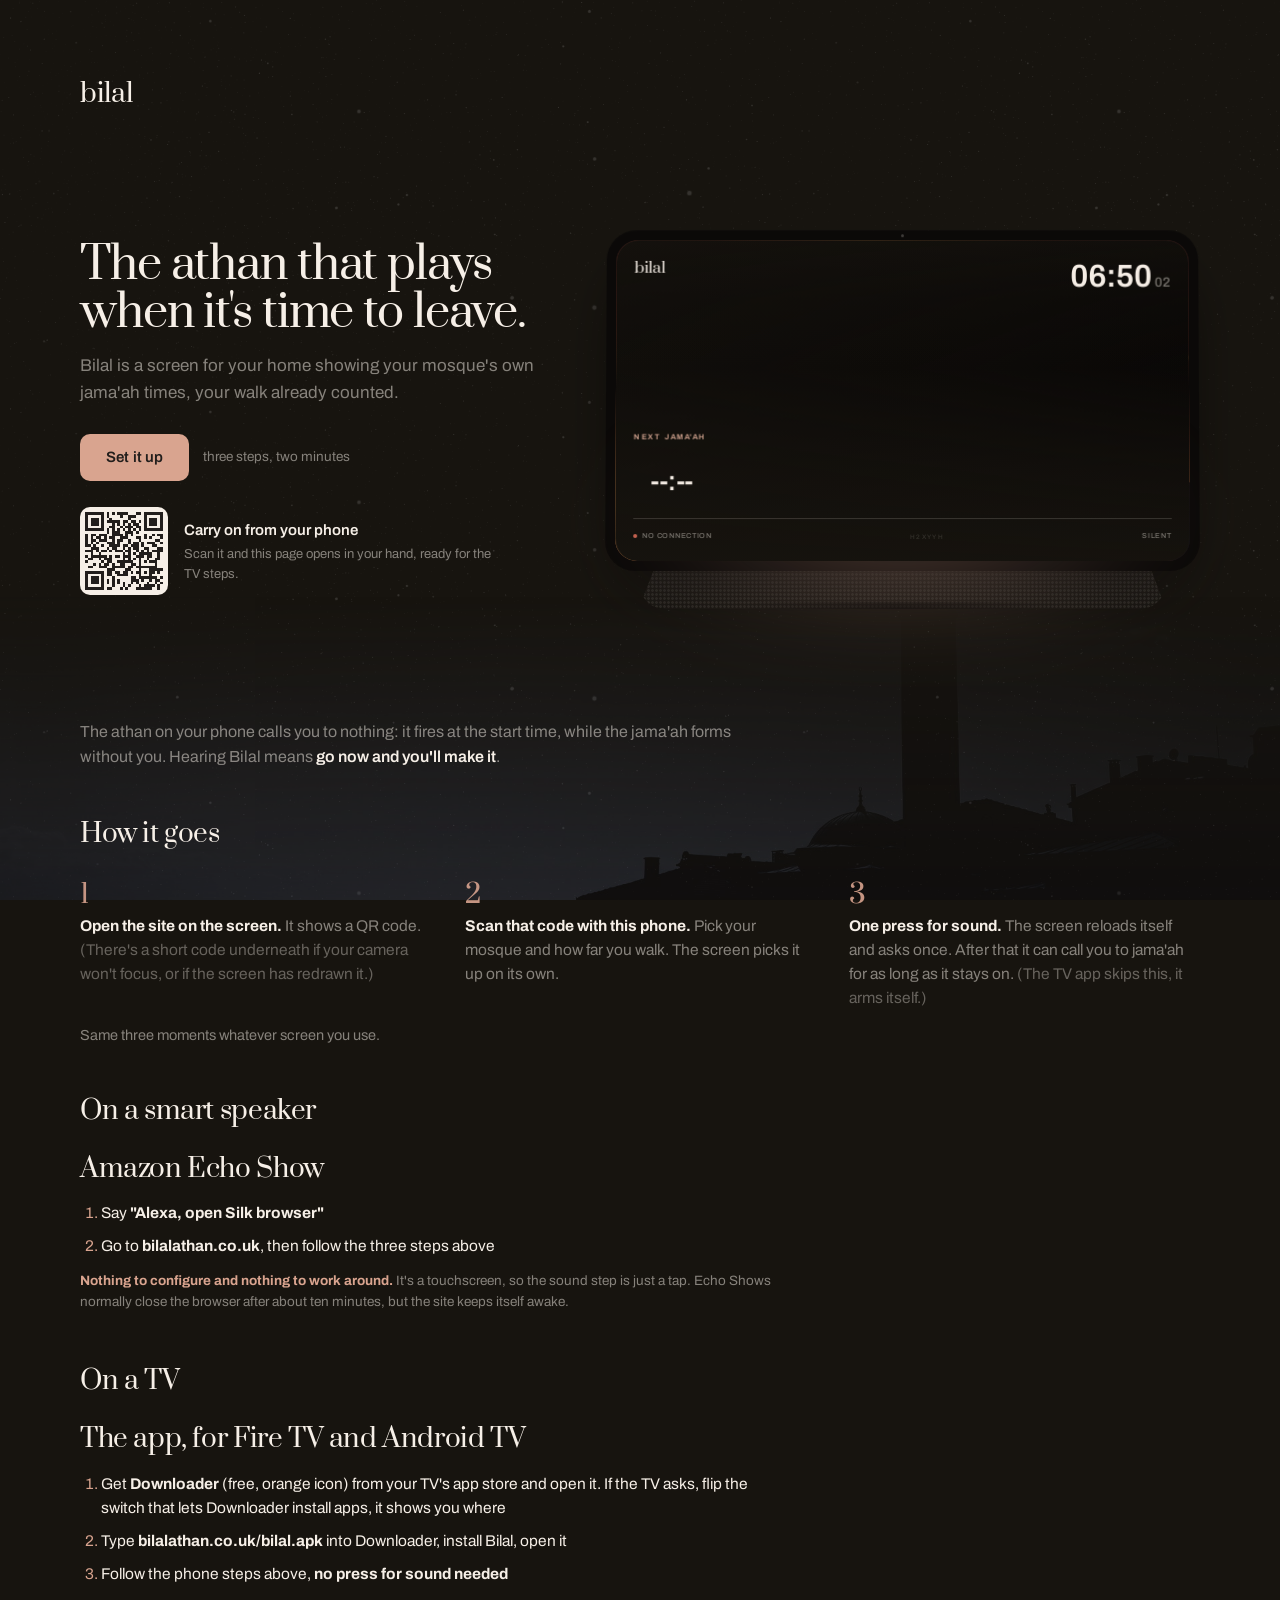
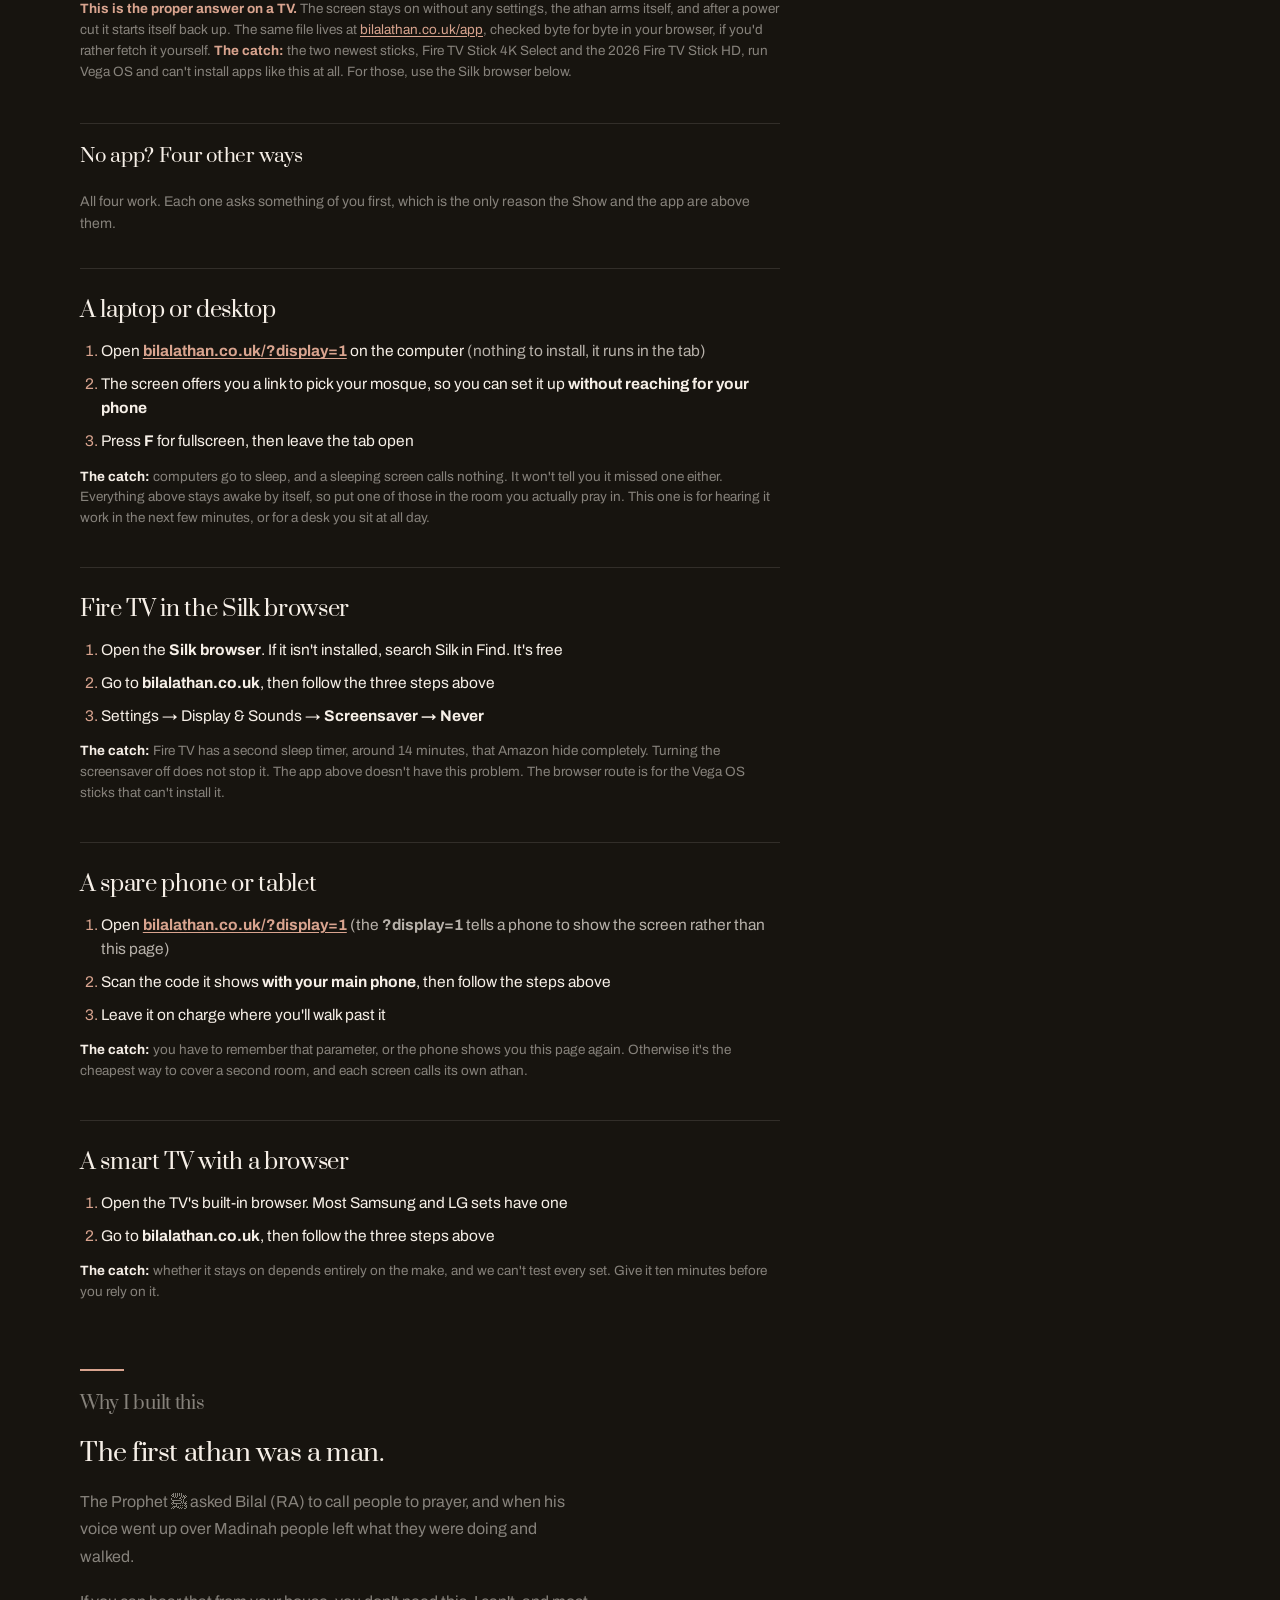
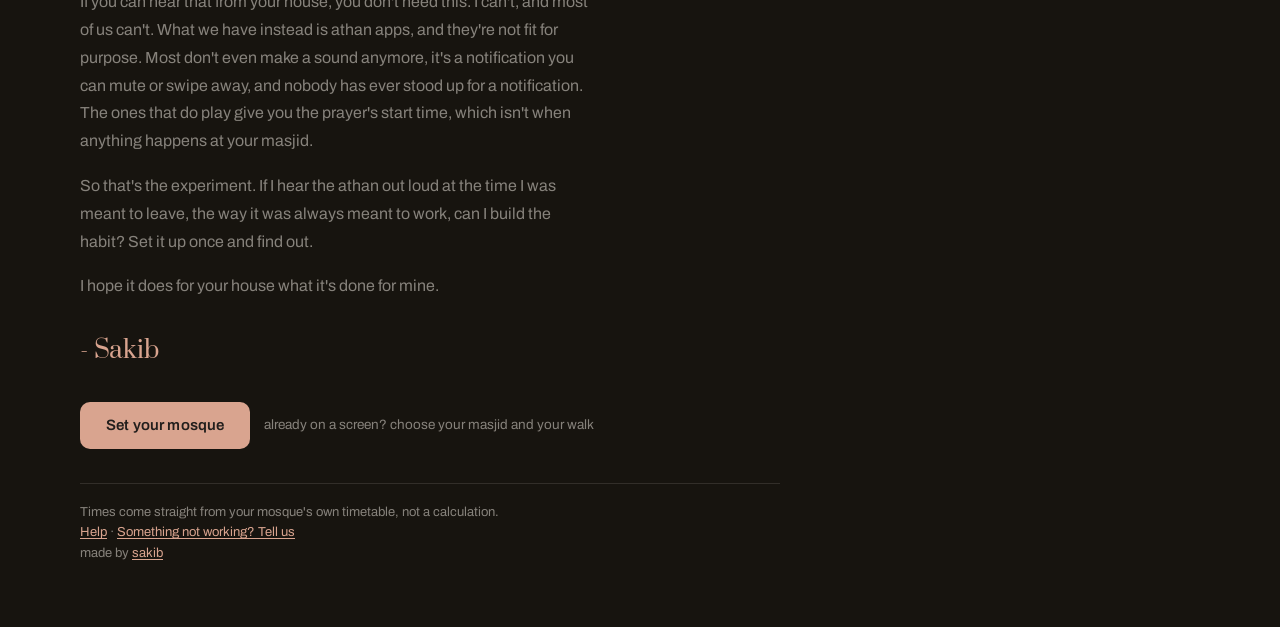
==== commit f6e58fc4: "Wake lock: hold the sentinel and report its real state" ====
--- a/index.html
+++ b/index.html
@@ -645,7 +645,6 @@
 </div>
 
 <div id="pair">
-  <div class="eyebrow">Set up</div>
   <div class="head" id="pairHead">Point your phone at this screen.</div>
   <div class="cols">
     <div class="qr"><canvas id="pairQr"></canvas></div>
@@ -743,6 +742,7 @@
   var TIMES='https://bilal-times.ahmed-sakib.workers.dev/v1';
   var NUM_ID_RE=/^mosque-\d+$/i;
   var CODE_ID_RE=/^(?=.*[A-Z0-9])[A-Za-z0-9]{8}$/;
+  var UUID_ID_RE=/^[0-9a-f]{8}-[0-9a-f]{4}-[0-9a-f]{4}-[0-9a-f]{4}-[0-9a-f]{12}$/i;
   var ORDER=['fajr','dhuhr','asr','maghrib','isha'];
   var LABEL={fajr:"fajr",dhuhr:"dhuhr",asr:"asr",maghrib:"maghrib",isha:"isha"};
   var CAP={fajr:"Fajr",dhuhr:"Dhuhr",asr:"Asr",maghrib:"Maghrib",isha:"Isha"};
@@ -953,6 +953,7 @@
   function load(){
     if(NUM_ID_RE.test(CFG.slug)) return loadNumbered();
     if(CODE_ID_RE.test(CFG.slug)) return loadCoded();
+    if(UUID_ID_RE.test(CFG.slug)) return loadYearly();
     /* The window starts YESTERDAY, not today. After midnight the sky is still
        blending yesterday's isha into fajr, and that needs yesterday's row —
        fetching from today made the blend snap to full dawn at 00:00 (and again
@@ -1117,6 +1118,68 @@
       }).catch(function(){ if(!useCache()) stat('err','no connection'); });
   }
 
+  /* The yearly directory hands over the whole year in one reply and dates its
+     rows by day and month with NO year at all — {day:15, month:8, fajr:"04:05",
+     iqamah_Fajr:"05:00"}. Two consequences worth stating, because both are the
+     kind of thing that works for eleven months and then doesn't:
+
+     - The window is walked as DATES and each one looks up its row, rather than
+       walking the rows and assigning them dates. The display asks for
+       yesterday through +7, and in late December that window crosses into next
+       year; assigning a year to a row would put the last days of the window
+       twelve months in the past.
+     - The reply always holds 366 rows, so 29 February exists whether or not
+       this year does. Nothing special is needed for it — a date-driven walk
+       simply never asks for a day the calendar does not have.
+
+     Times are bare "HH:MM", appended to the date with no timezone suffix, for
+     the same reason as the numbered directory: a UK display runs on UK local
+     time and `new Date(...)` then reads them as local wall time. */
+  function loadYearly(){
+    var id=CFG.slug;
+    var from=iso(new Date(Date.now()-86400000)),
+        to=iso(new Date(Date.now()+7*86400000));
+    return fetch(TIMES+'/times?id='+encodeURIComponent(id)+'&from='+from+'&to='+to)
+      .then(function(r){ if(!r.ok) throw new Error('HTTP '+r.status); return r.json(); })
+      .then(function(res){
+        var m=res&&res.model;
+        if(!m||res.hasError) throw new Error('bad payload');
+        var year=m.salahTimings||[];
+        if(!year.length) throw new Error('empty');
+        var by={};
+        year.forEach(function(r){
+          if(r&&r.month&&r.day) by[pad(r.month)+'-'+pad(r.day)]=r;
+        });
+        function t(dateStr,hm){
+          return /^\d{1,2}:\d{2}$/.test(String(hm||'')) ? dateStr+'T'+
+            (String(hm).length===4?'0'+hm:hm)+':00' : null;
+        }
+        var rows=[];
+        for(var i=-1;i<=7;i++){
+          var d=new Date(Date.now()+i*86400000), ds=iso(d);
+          var r=by[pad(d.getMonth()+1)+'-'+pad(d.getDate())];
+          if(!r) continue;
+          rows.push({
+            date: ds+'T00:00:00',
+            fajr: t(ds,r.fajr), dhuhr: t(ds,r.zuhr), asr: t(ds,r.asr),
+            maghrib: t(ds,r.maghrib), isha: t(ds,r.isha),
+            hijri: hijriFor(new Date(ds+'T00:00:00')),
+            iqamah: {
+              fajr: t(ds,r.iqamah_Fajr), dhuhr: t(ds,r.iqamah_Zuhr),
+              asr: t(ds,r.iqamah_Asr), maghrib: t(ds,r.iqamah_Maghrib),
+              isha: t(ds,r.iqamah_Isha)
+            }
+          });
+        }
+        if(!rows.length) throw new Error('unparsed');
+        var j={ name: (m.masjidDetails||{}).name, timetable: rows };
+        data=j; lastFetch=Date.now();
+        try{ localStorage.setItem(CACHE,JSON.stringify({t:lastFetch,j:j})); }catch(e){}
+        stat('','live · synced '+hhmm(new Date()));
+        if(j.name) $('masjidName').textContent=j.name;
+      }).catch(function(){ if(!useCache()) stat('err','no connection'); });
+  }
+
   /* Yesterday's timetable, read synchronously and with no network involved.
      This used to live inside load()'s catch, which meant it was only ever
      reached when the request FAILED. A request that hangs neither resolves nor
@@ -1272,7 +1335,11 @@
     // is exactly what made a working screen look broken.
     if(u&&u.indexOf('BLOCKED')===0){ $('audioState').textContent='athan blocked by browser'; return; }
     if(!athanReady && u!=='unproven'){ $('audioState').textContent='no athan.mp3, tone only'; return; }
-    var played=window.__bilal&&window.__bilal.calls>0;
+    var b=window.__bilal, played=b&&b.calls>0;
+    /* The one line this footer could never say. 'athan played' was printed on a
+       screen nobody could hear for four days running, because a resolved play()
+       was being reported as if it were a sound. Say what was measured. */
+    if(played && b.heard==='no-progress'){ $('audioState').textContent='athan played, no sound came out'; return; }
     $('audioState').textContent=played?'athan played':'athan ready';
   }
 
@@ -1314,6 +1381,30 @@
     try{ audioEl.currentTime=0; }catch(e){}
     audioEl.volume=1;
     var p=audioEl.play();
+
+    /* A resolved play() proves the browser ACCEPTED playback. It does not prove
+       a sound left the speaker, and those are different faults with different
+       owners: an exhausted media pool or a stolen audio focus both resolve and
+       then sit at zero. Four days of heartbeats once read 'played' identically
+       whether or not anybody could hear it, which is why a silent athan took a
+       morning to diagnose instead of ten seconds.
+
+       So sample the media clock once, a moment after starting. A clock that
+       advanced is the closest thing to proof a speaker made a noise; a clock
+       still at zero means the sound never started and the screen should say so
+       rather than blaming the television. Guarded on the call counter so a
+       second athan cannot be measured by the first one's probe. */
+    if(window.__bilal){ window.__bilal.heard='pending'; window.__bilal.playedMs=null; }
+    var gen=window.__bilal?window.__bilal.calls:0;
+    setTimeout(function(){
+      var b=window.__bilal;
+      if(!b || b.calls!==gen || !audioEl) return;
+      var t=0; try{ t=audioEl.currentTime||0; }catch(e){}
+      b.playedMs=Math.round(t*1000);
+      b.heard=(t>0.4)?'yes':'no-progress';
+      audioState();
+    }, 2500);
+
     if(p&&p.then){
       p.then(function(){
         if(window.__bilal) window.__bilal.unlock='ok';   // proof beats a probe
@@ -1516,6 +1607,55 @@
   // us a gesture we can run a genuinely-playing, inaudible audio loop, which is
   // far more likely to hold a media session open on Fire OS.
   var hum=null;
+
+  /* The Screen Wake Lock is the ONLY web API that speaks to the panel rather
+     than to the browser, so on the night of 16 Aug it was the one lever whose
+     state we could not read. The screen went dark while the page stayed
+     provably healthy — unbroken heartbeats, 523 Silk nudges, rAF firing 1794
+     samples every 30 min, zero errors — and the wake lock was being requested
+     every 240s as `.request('screen').catch(function(){})`. Sentinel thrown
+     away, outcome thrown away. Granted, refused and granted-then-ignored all
+     looked identical, which is this codebase's oldest failure mode.
+
+     Two real bugs in that one line, either of which is enough on its own:
+
+     · The sentinel was discarded. A WakeLockSentinel nobody holds is garbage
+       collectible, and collecting it releases the lock. The 240s re-request
+       masked it into a flicker rather than a fix.
+     · A lock is auto-released whenever the document stops being visible, and
+       the spec gives you a 'release' event to notice. Nothing listened, so a
+       lock lost at 21:10 stayed lost except for whatever the next re-request
+       happened to win.
+
+     The premise that put us here was also wrong, and it is worth writing down:
+     the code assumed Silk is Chromium ~70 and therefore has no Wake Lock at
+     all. Every Silk device that has ever heartbeated reports Chromium 118-150
+     (Echo Shows 118/128/138/144, Fire TVs 119/138/150). Wake Lock shipped in
+     Chrome 84. It has been available on the whole fleet the entire time. */
+  var lock=null, lockState=('wakeLock' in navigator)?'idle':'absent',
+      lockGrants=0, lockReleases=0, lockErr=null;
+  function takeLock(){
+    if(lockState==='absent' || lock) return;          // never stack sentinels
+    try{
+      navigator.wakeLock.request('screen').then(function(s){
+        lock=s; lockState='held'; lockGrants++;
+        /* Held for the same reason the sentinel is: an anonymous listener on a
+           collectible object is not a subscription you can rely on. */
+        try{ s.addEventListener('release', function(){
+          lock=null; lockReleases++;
+          if(lockState==='held') lockState='released';
+        }); }catch(e){}
+      }).catch(function(e){
+        lock=null; lockState='refused'; lockErr=String(e&&e.name||e);
+      });
+    }catch(e){ lock=null; lockState='threw'; lockErr=String(e&&e.name||e); }
+  }
+  /* Re-take the moment the document is visible again: this is the exact edge
+     the old code could only recover from by luck, up to 4 minutes late. */
+  try{ document.addEventListener('visibilitychange', function(){
+    if(!document.hidden) takeLock();
+  }); }catch(e){}
+
   function keepAwake(){
     var v=$('keepawake'); if(v){ var p=v.play(); if(p&&p.catch) p.catch(function(){}); }
     if(armed){
@@ -1523,7 +1663,18 @@
       if(hum.paused){ var q=hum.play(); if(q&&q.catch) q.catch(function(){}); }
       if(window.__bilal) window.__bilal.hum=hum;
     }
-    if('wakeLock' in navigator){ try{ navigator.wakeLock.request('screen').catch(function(){}); }catch(e){} }
+    takeLock();
+    /* The video is the other half of the keep-awake story and has never been
+       checked in the field either. On 8 Aug a muted video at this opacity was
+       found to be play()-accepted and paused-anyway, which is why the hum
+       exists at all. Report what it is actually doing rather than assuming the
+       replacement made the question moot. */
+    if(window.__bilal){
+      window.__bilal.wakeLock={ state:lockState, grants:lockGrants,
+                                releases:lockReleases, error:lockErr };
+      if(v) window.__bilal.vid={ paused:!!v.paused, t:Math.round((v.currentTime||0)*10)/10,
+                                 ready:v.readyState };
+    }
   }
 
   /* Echo Show: Silk closes the browser after roughly ten minutes of what it
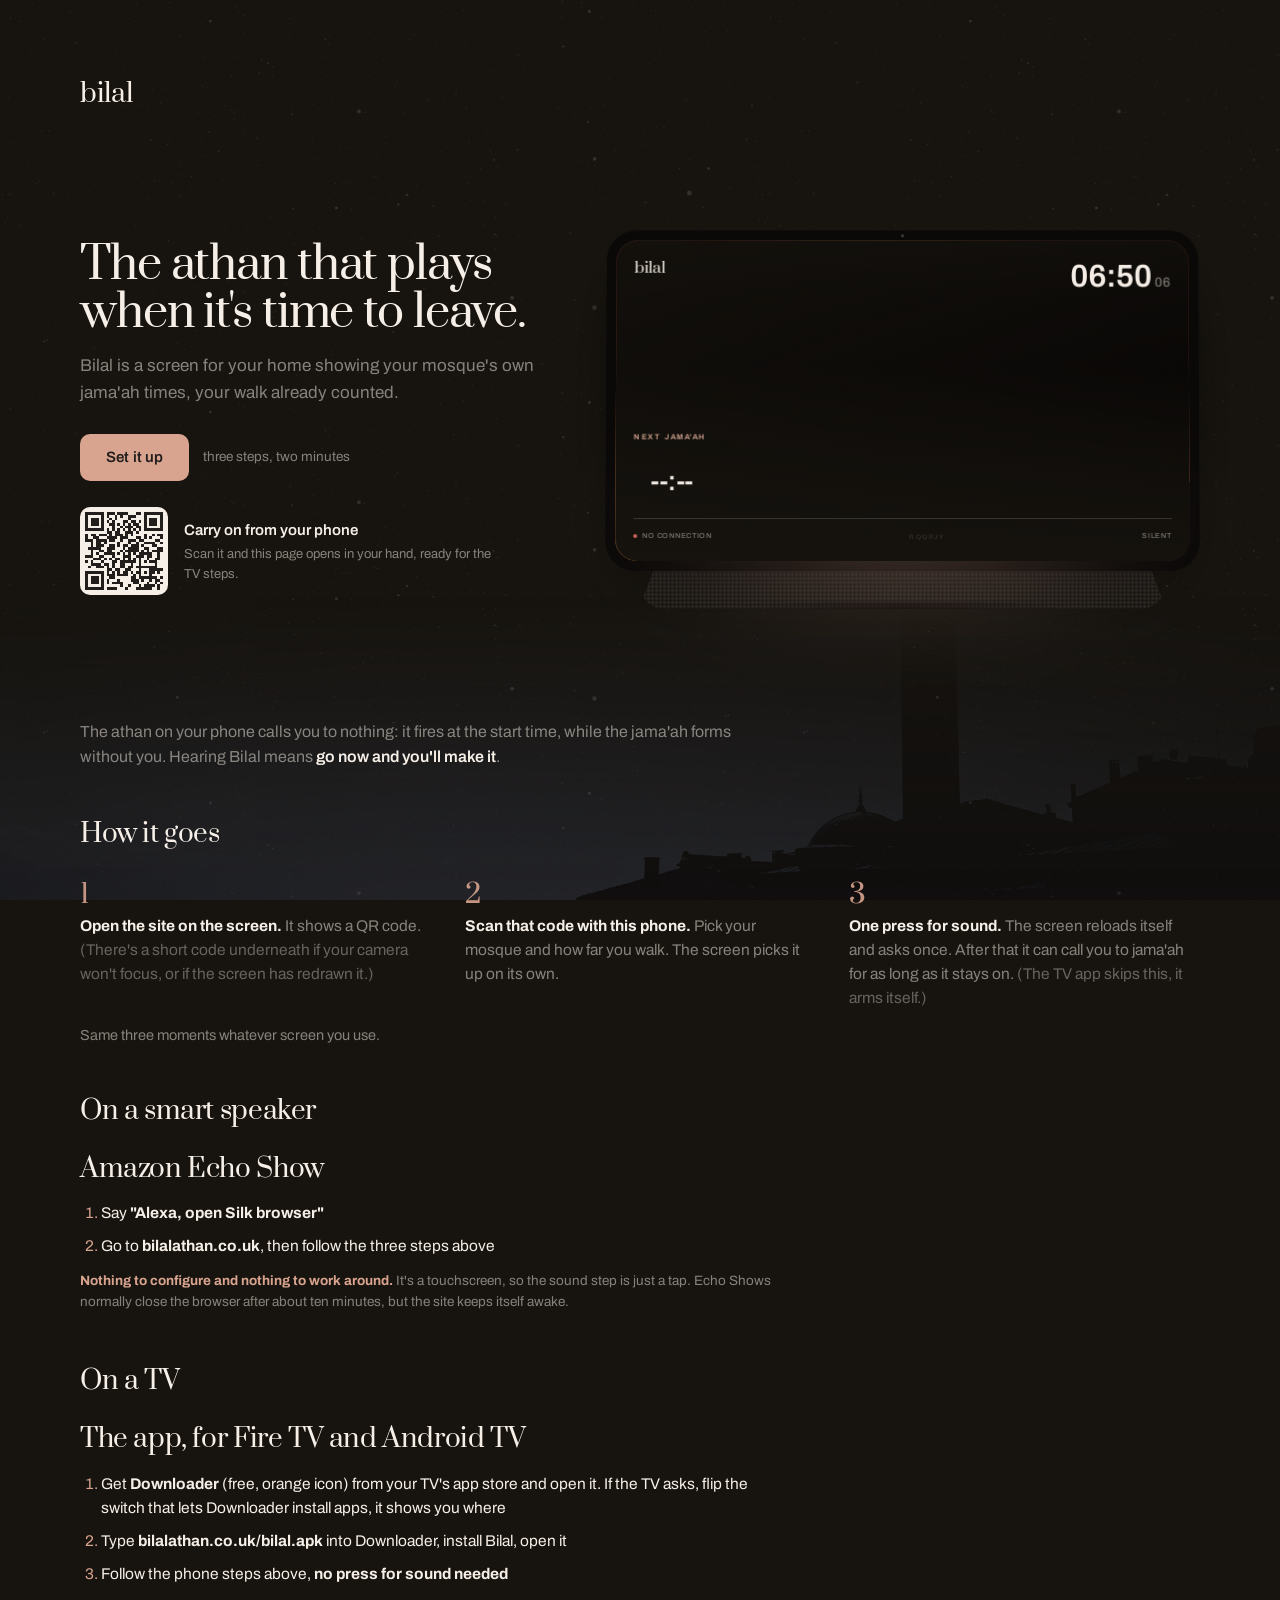
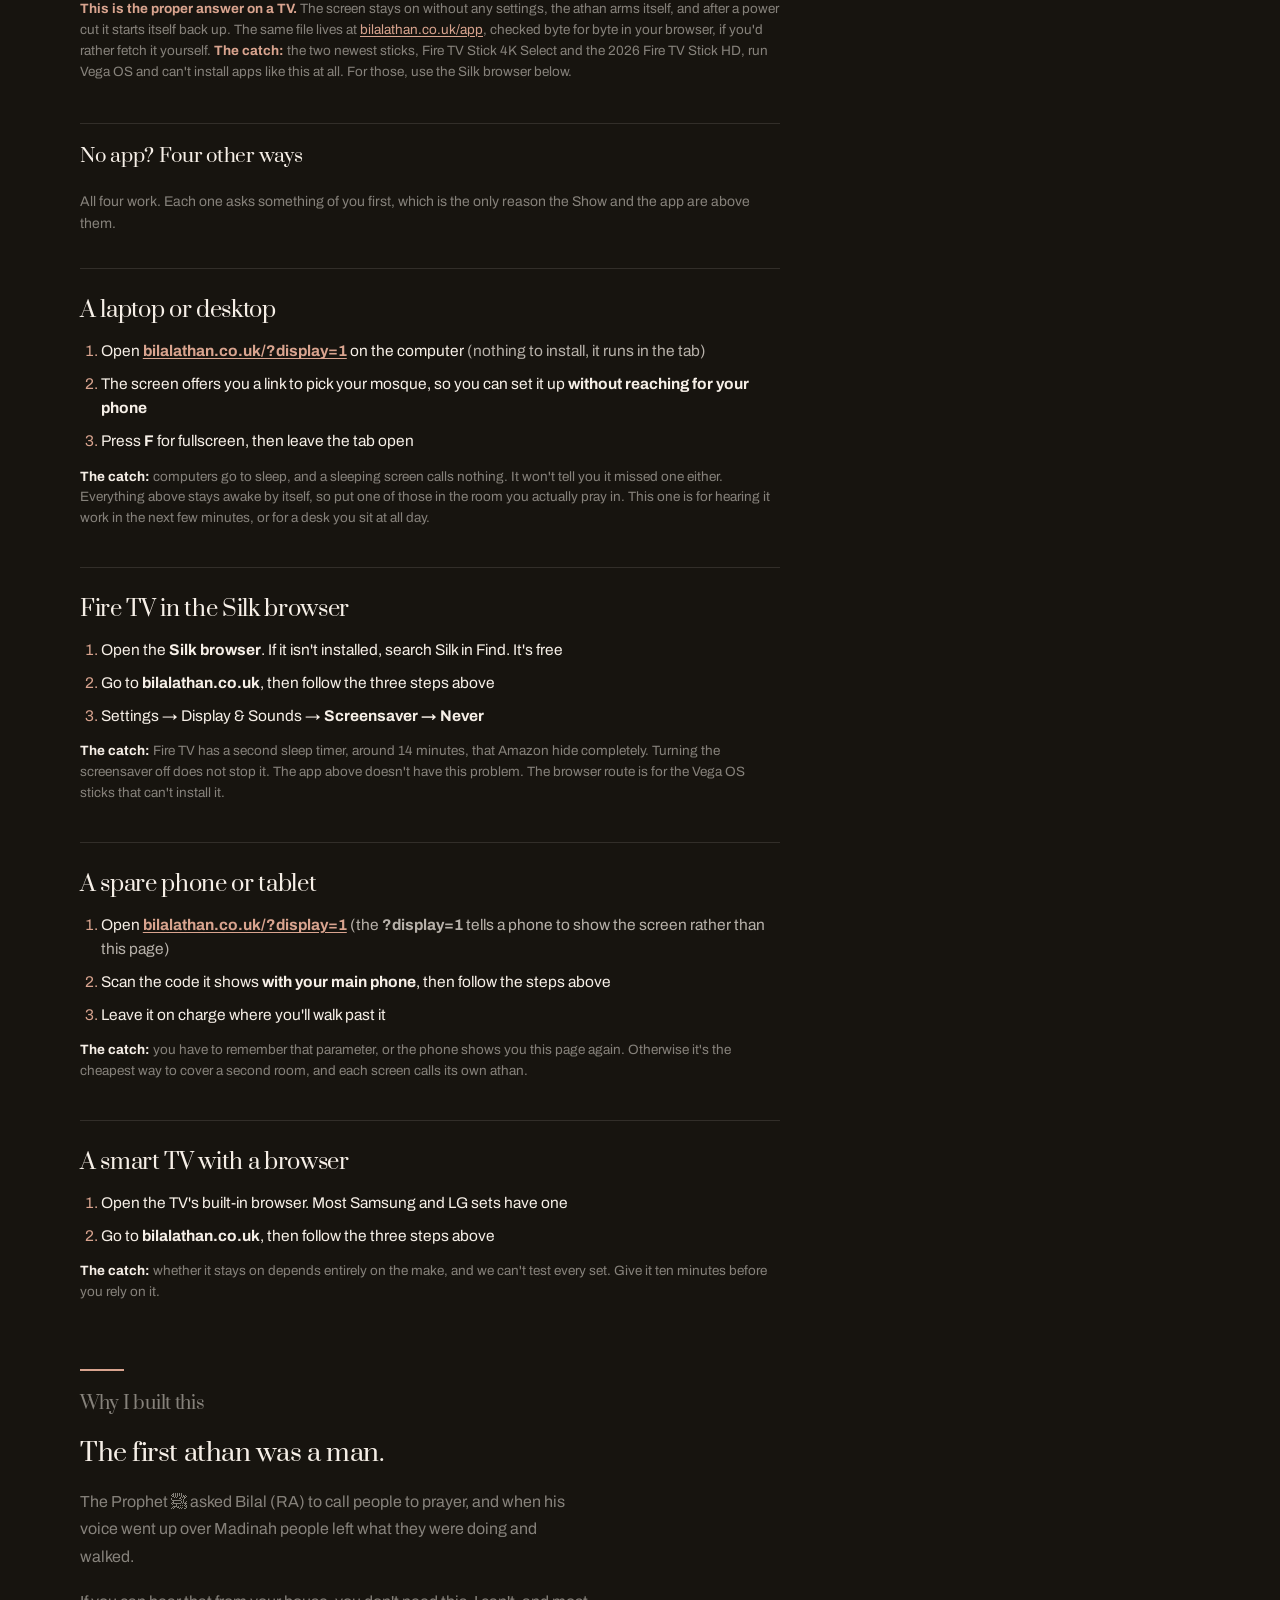
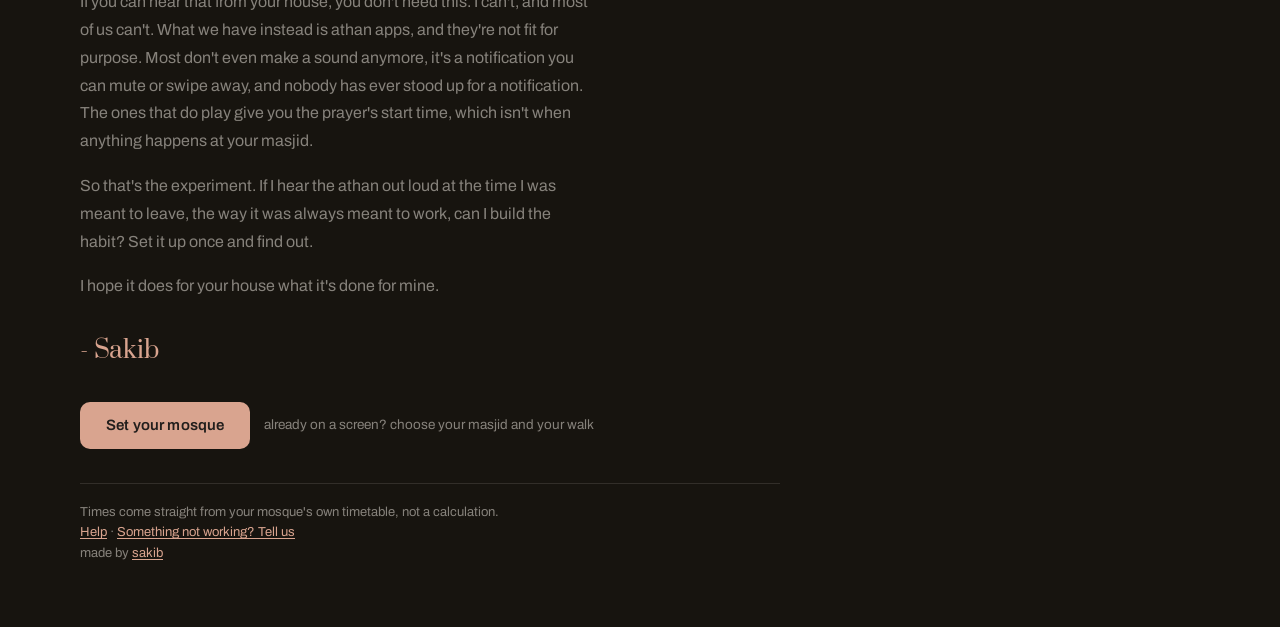
==== commit 01c65b12: "Wake lock: publish state on transition, plus tests" ====
--- a/index.html
+++ b/index.html
@@ -1276,7 +1276,16 @@
     armed=true;
     $('gate').classList.remove('show');
     audioEl=a;
-    window.__bilal={audio:a, cue:cueEl, calls:0, cues:0, lastError:null, unlock:'pending'};
+    /* Merged onto whatever is already here rather than replacing it. The panel
+       instrumentation starts at page load, but arming happens whenever somebody
+       presses OK, so a plain assignment threw away the wake lock's history
+       every time a screen was armed — and an unarmed screen is exactly the
+       state a reloaded display sits in, which is when panel questions matter
+       most. */
+    window.__bilal=window.__bilal||{};
+    window.__bilal.audio=a; window.__bilal.cue=cueEl;
+    window.__bilal.calls=0; window.__bilal.cues=0;
+    window.__bilal.lastError=null; window.__bilal.unlock='pending';
 
     var p=a.play();                                  // must be in the gesture
 
@@ -1634,22 +1643,35 @@
      Chrome 84. It has been available on the whole fleet the entire time. */
   var lock=null, lockState=('wakeLock' in navigator)?'idle':'absent',
       lockGrants=0, lockReleases=0, lockErr=null;
+  /* Published on every transition rather than once per keepAwake pass. The
+     first draft wrote the snapshot synchronously inside keepAwake, which reads
+     the state BEFORE the request has resolved: a healthy screen reported
+     'idle' at boot and a lock lost at 21:10 stayed unreported until the 240s
+     tick. Reporting a stale value is how the original empty catch did its
+     damage, only slower. */
+  function reportLock(){
+    var b=window.__bilal||(window.__bilal={});
+    b.wakeLock={ state:lockState, grants:lockGrants,
+                 releases:lockReleases, error:lockErr };
+  }
   function takeLock(){
     if(lockState==='absent' || lock) return;          // never stack sentinels
     try{
       navigator.wakeLock.request('screen').then(function(s){
-        lock=s; lockState='held'; lockGrants++;
+        lock=s; lockState='held'; lockGrants++; reportLock();
         /* Held for the same reason the sentinel is: an anonymous listener on a
            collectible object is not a subscription you can rely on. */
         try{ s.addEventListener('release', function(){
           lock=null; lockReleases++;
           if(lockState==='held') lockState='released';
+          reportLock();
         }); }catch(e){}
       }).catch(function(e){
-        lock=null; lockState='refused'; lockErr=String(e&&e.name||e);
+        lock=null; lockState='refused'; lockErr=String(e&&e.name||e); reportLock();
       });
-    }catch(e){ lock=null; lockState='threw'; lockErr=String(e&&e.name||e); }
-  }
+    }catch(e){ lock=null; lockState='threw'; lockErr=String(e&&e.name||e); reportLock(); }
+  }
+  reportLock();                       // 'absent' is a finding, so say it at boot
   /* Re-take the moment the document is visible again: this is the exact edge
      the old code could only recover from by luck, up to 4 minutes late. */
   try{ document.addEventListener('visibilitychange', function(){
@@ -1669,11 +1691,11 @@
        found to be play()-accepted and paused-anyway, which is why the hum
        exists at all. Report what it is actually doing rather than assuming the
        replacement made the question moot. */
-    if(window.__bilal){
-      window.__bilal.wakeLock={ state:lockState, grants:lockGrants,
-                                releases:lockReleases, error:lockErr };
-      if(v) window.__bilal.vid={ paused:!!v.paused, t:Math.round((v.currentTime||0)*10)/10,
-                                 ready:v.readyState };
+    reportLock();
+    if(v){
+      var b=window.__bilal||(window.__bilal={});
+      b.vid={ paused:!!v.paused, t:Math.round((v.currentTime||0)*10)/10,
+              ready:v.readyState };
     }
   }
 
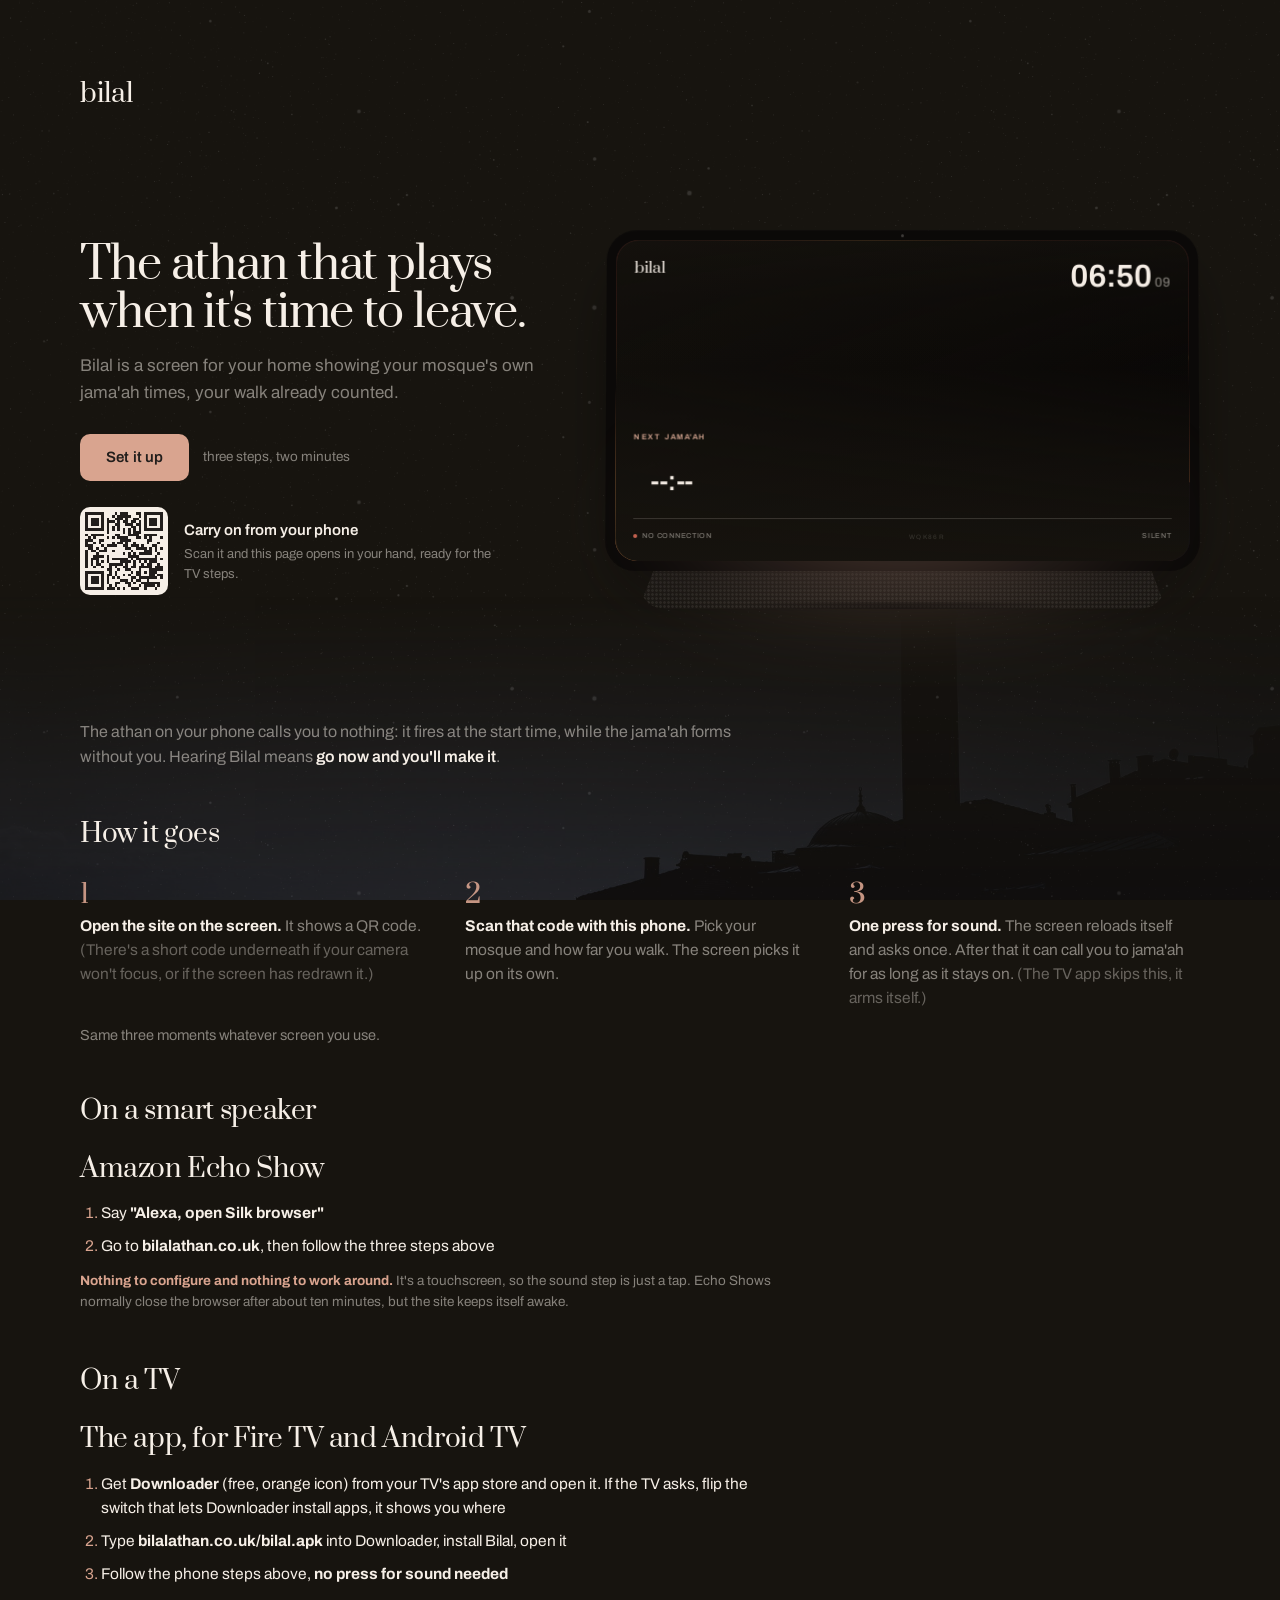
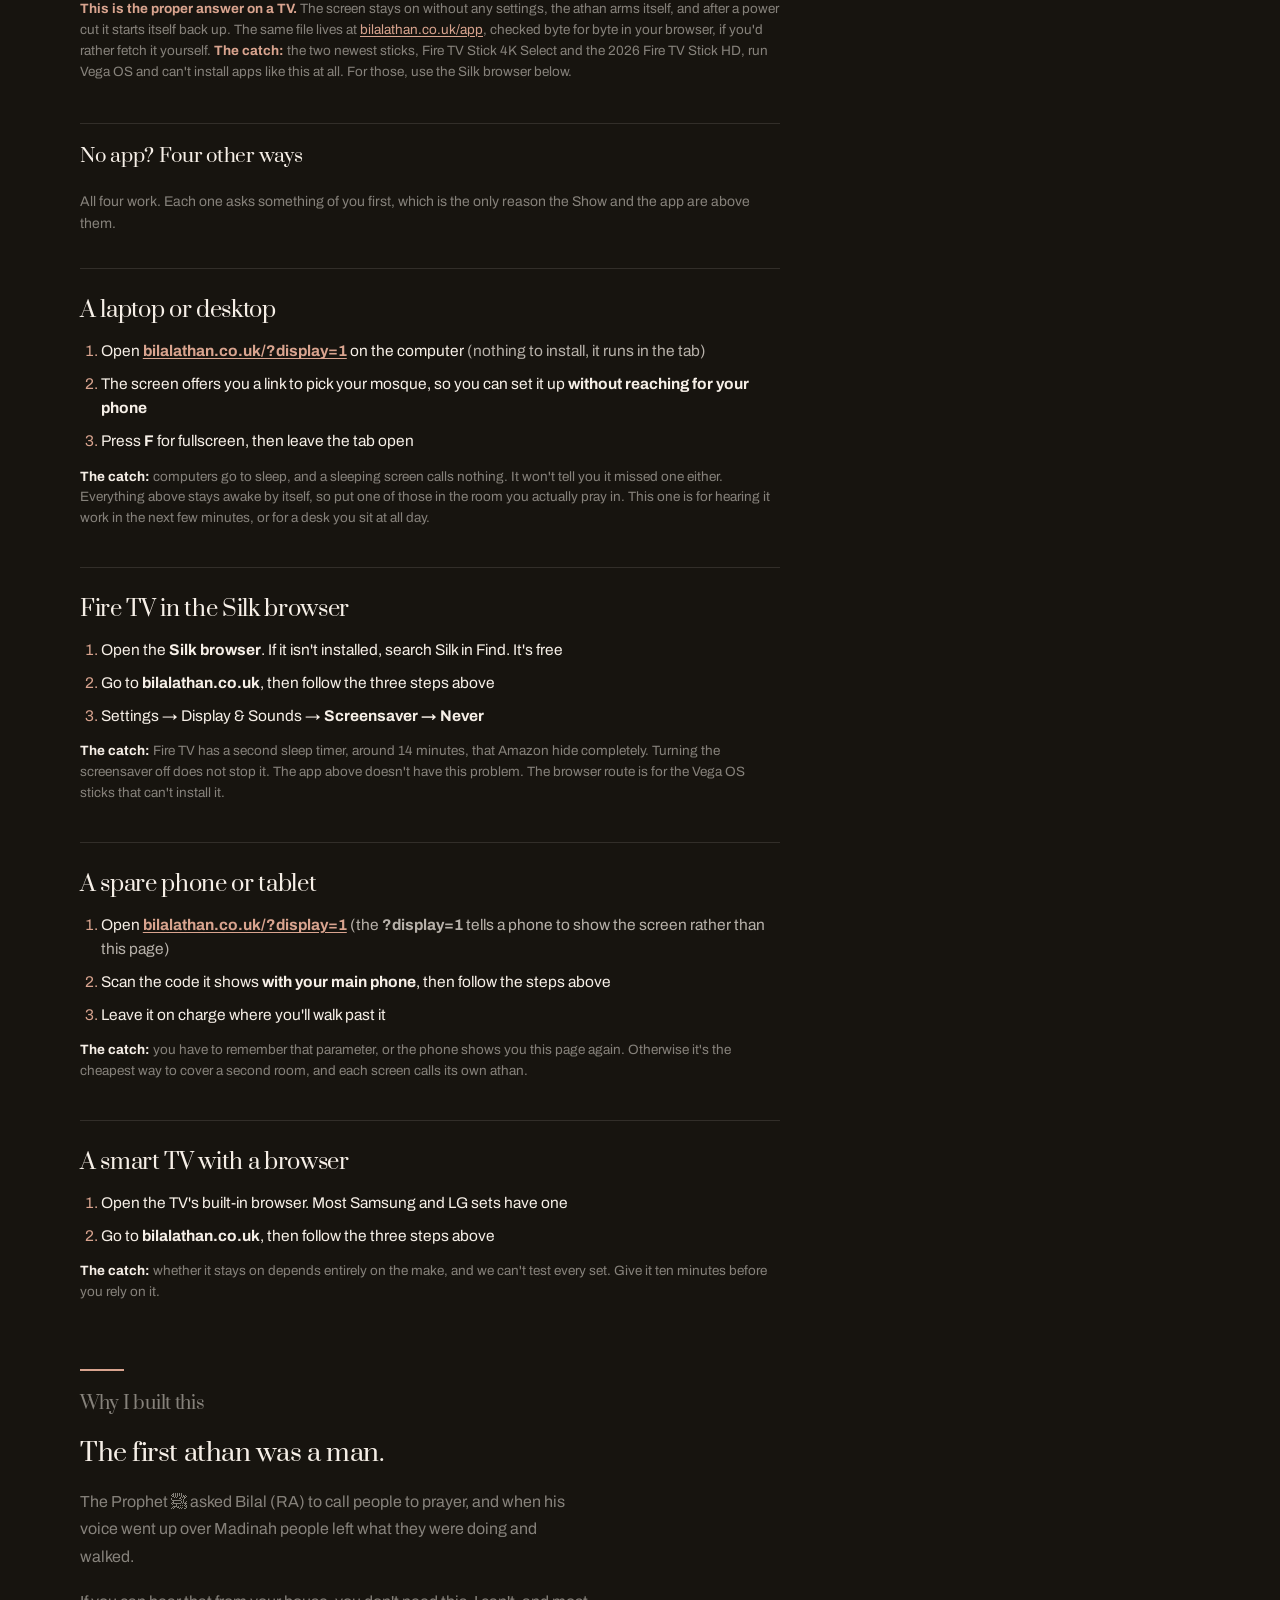
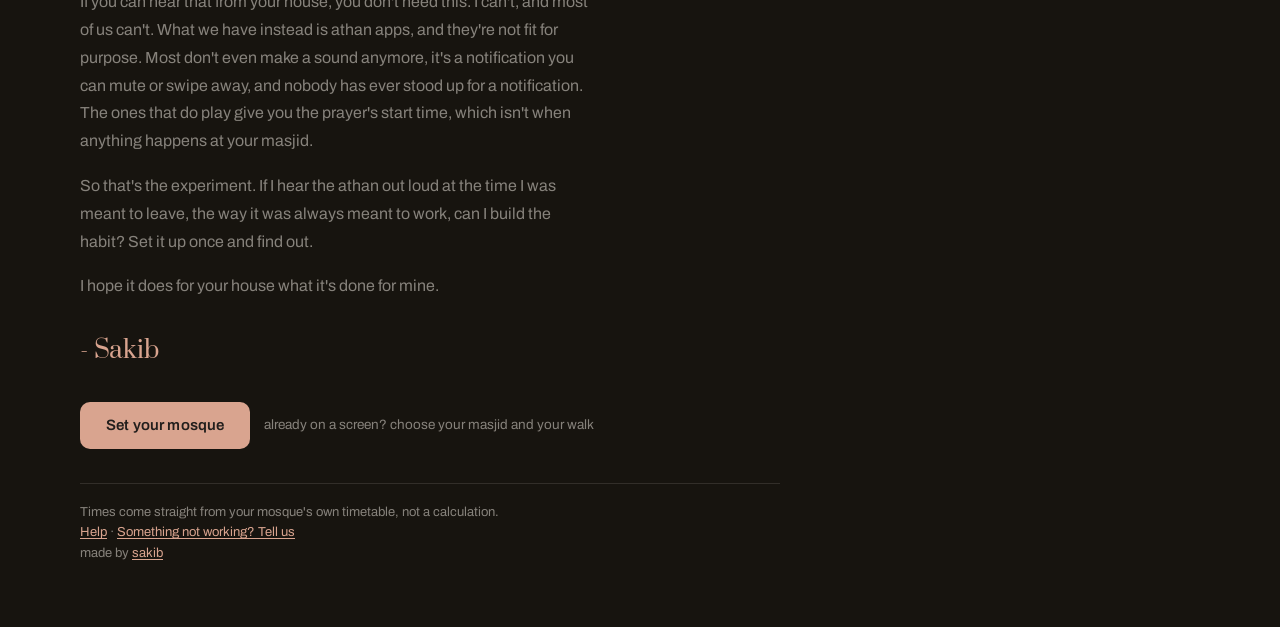
==== commit daceeb8d: "Preview mobile minaret art direction" ====
--- a/index.html
+++ b/index.html
@@ -1307,8 +1307,20 @@
       /* The prime is ADVISORY ONLY. It races a 3.7MB download, so its failure
          says nothing about permission — that is what printed "blocked" over a
          screen whose audio was fine. Only real playback sets the truth, in
-         call(). */
-      window.__bilal.unlock = (state==='ok') ? 'ok' : 'unproven';
+         call().
+
+         ONE exception, and it is the whole of this state. A stalled download
+         does not reject: play() simply stays pending. NotAllowedError is the
+         single rejection that means the browser refused, and it says so —
+         "the user didn't interact with the document first". Folding that in
+         with the download race is what let a deaf screen read "athan ready"
+         through a missed maghrib, a missed isha and most of a night: the Echo
+         reported unlocked:'unproven', athanAttempts:0 and a NotAllowedError
+         sitting in lastError, and every surface called that normal. The race
+         keeps 'unproven'; a refusal is now named. */
+      var refused = !!err && (err.name==='NotAllowedError'
+                              || /^NotAllowedError/.test(String(err)));
+      window.__bilal.unlock = (state==='ok') ? 'ok' : refused ? 'refused' : 'unproven';
       /* A resolved play() is stronger proof than canplaythrough, which waits
          on the full 3.7MB buffer. Without this the footer read "no athan.mp3,
          tone only" while the file was merely still downloading. */
@@ -1343,6 +1355,11 @@
     // NOT a permission failure and must never be shown as one — that false alarm
     // is exactly what made a working screen look broken.
     if(u&&u.indexOf('BLOCKED')===0){ $('audioState').textContent='athan blocked by browser'; return; }
+    /* The footer's only job is to answer "will this sound". With the browser's
+       refusal in hand the answer is no, and it has to say so on the wall, where
+       the person who can fix it is standing. Press OK is the fix, so the line
+       is the instruction rather than the diagnosis. */
+    if(u==='refused'){ $('audioState').textContent='athan will NOT sound — press OK'; return; }
     if(!athanReady && u!=='unproven'){ $('audioState').textContent='no athan.mp3, tone only'; return; }
     var b=window.__bilal, played=b&&b.calls>0;
     /* The one line this footer could never say. 'athan played' was printed on a
@@ -1837,6 +1854,50 @@
         })
         .catch(function(){});
     }, 2000);
+  }
+
+  /* ---------- changing a screen's mosque without touching the screen ----------
+
+     A paired display reads bilal.config once, at load, and never asks again.
+     That was fine until someone needed to MOVE a screen: Burhan set his Taqwa
+     wall up in August, landed on the wrong mosque because his own was not in
+     the directory yet, and then could not change it. He read the six-character
+     device id off the corner of the screen, typed it into the setup page, and
+     was told his code had expired — because a device id was never a pairing
+     code, it just looks exactly like one.
+
+     So make it one. The row is keyed `dev-<device id>`, which the pairing flow
+     cannot mint or claim (it only ever writes bare six-character codes), so the
+     two live in the same table without being able to collide.
+
+     Threat model is unchanged and worth stating: anyone who can READ the id off
+     the screen can re-point it. That is already true of the pairing code, and
+     of the television generally — if you are close enough to read it, you are
+     close enough to unplug it.
+
+     Checked once shortly after load and then on the heartbeat's own half-hour,
+     so a screen that has gone quiet costs nothing extra. */
+  function remoteConfig(){
+    var id;
+    try{ id = window.BilalDiag && window.BilalDiag.id(); }catch(e){ return; }
+    if(!id) return;
+    fetch(SB + '?code=eq.' + encodeURIComponent('dev-' + id) + '&select=config',
+          {headers: sbHeaders()})
+      .then(function(r){ return r.json(); })
+      .then(function(rows){
+        var cfg = rows && rows[0] && rows[0].config;
+        if(!cfg || !cfg.slug || cfg.slug === CFG.slug) return;
+        /* Write and reload rather than re-render. The rail, the sky, the athan
+           schedule and the cached timetable are all derived from the mosque at
+           load; swapping the slug underneath them in place is how you get a
+           screen showing one mosque's rail and another's athan. */
+        try{ localStorage.setItem('bilal.config', JSON.stringify({
+          slug: cfg.slug, walk: cfg.walk || CFG.walk, name: cfg.name || ''
+        })); }catch(e){ return; }
+        try{ localStorage.removeItem(CACHE); }catch(e){}
+        location.href = location.pathname;
+      })
+      .catch(function(){});
   }
 
   /* ---------- the speed run ----------
@@ -1989,7 +2050,15 @@
 
   if(NEEDS_PAIRING){
     startPairing();
-  } else if(!CFG.quiet){
+  } else {
+    /* Only a paired screen listens. A screen mid-pairing already has a live
+       poll on its own code, and a demo panel must never move. */
+    if(!DEMO){
+      setTimeout(remoteConfig, 20000);
+      setInterval(remoteConfig, 30 * 60 * 1000);
+    }
+  }
+  if(!NEEDS_PAIRING && !CFG.quiet){
     $('gate').classList.add('show'); try{$('gateBtn').focus();}catch(e){}
   }
   audioState();
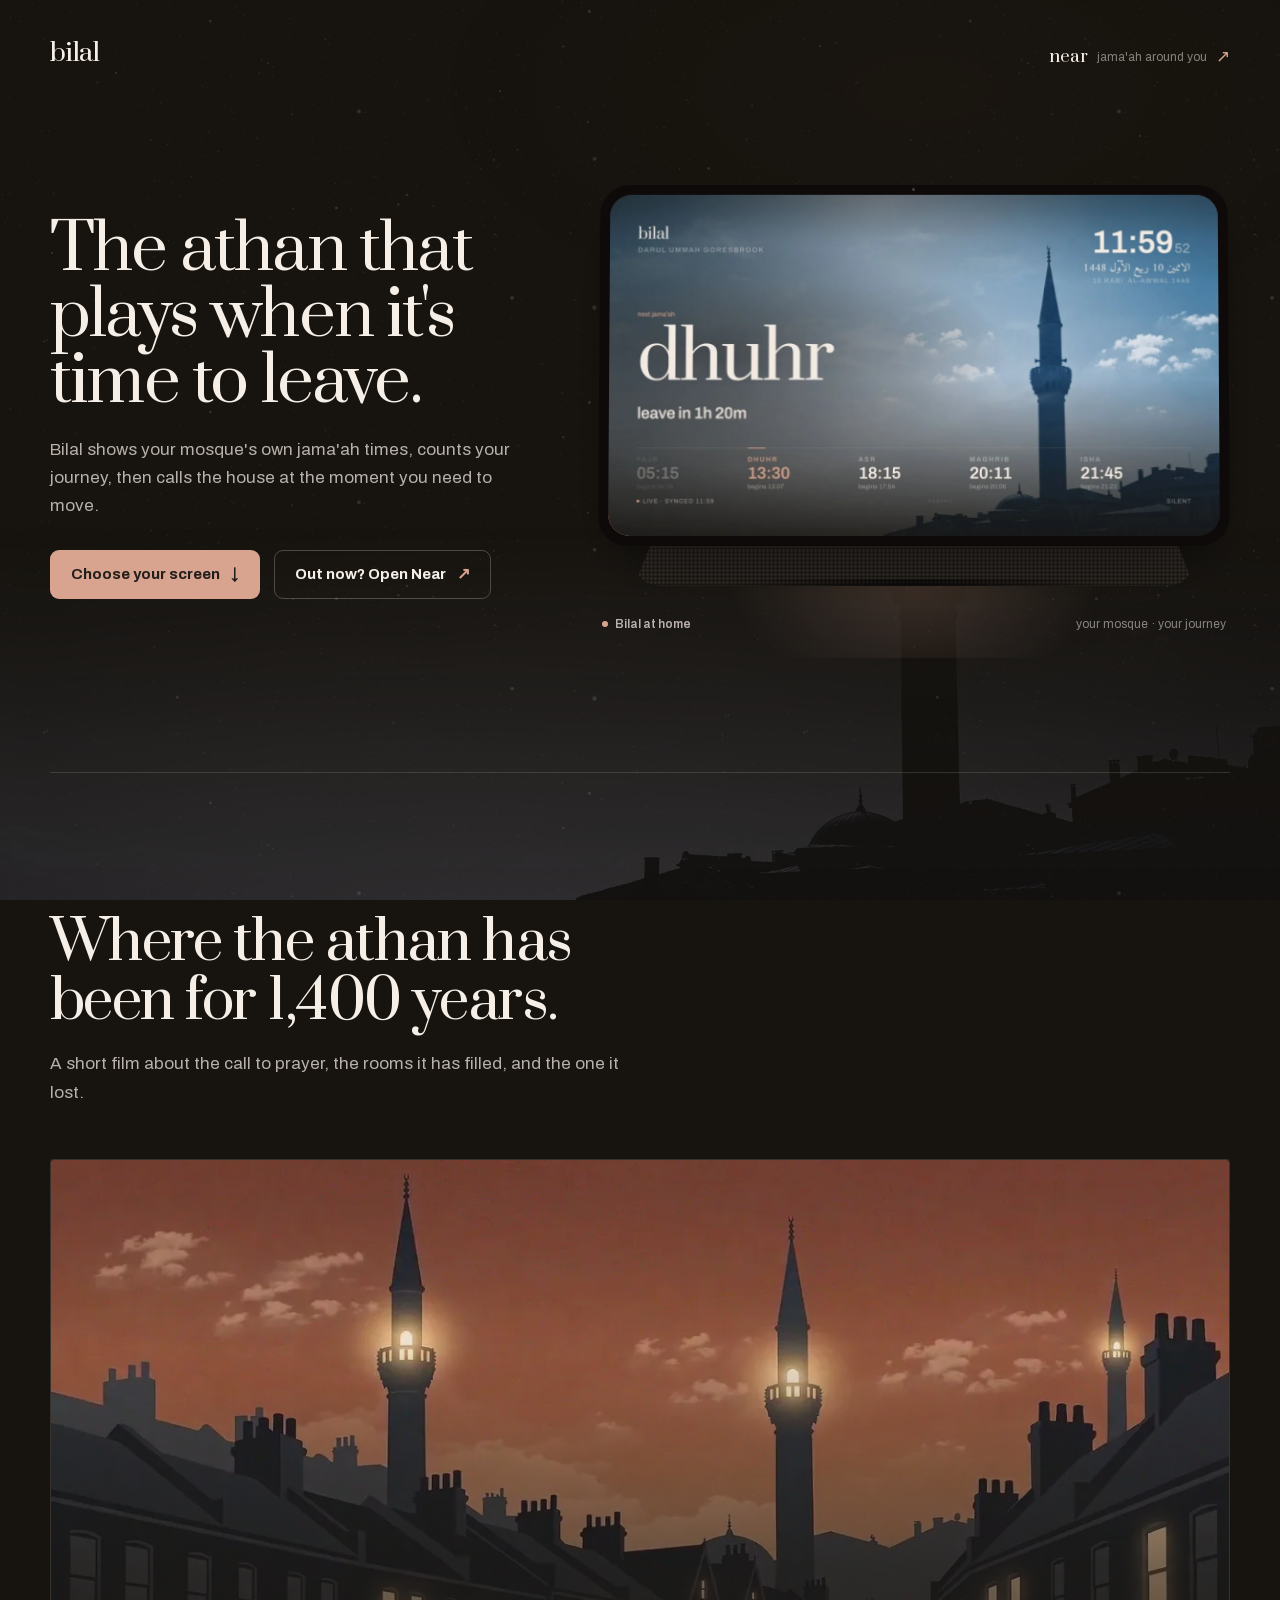
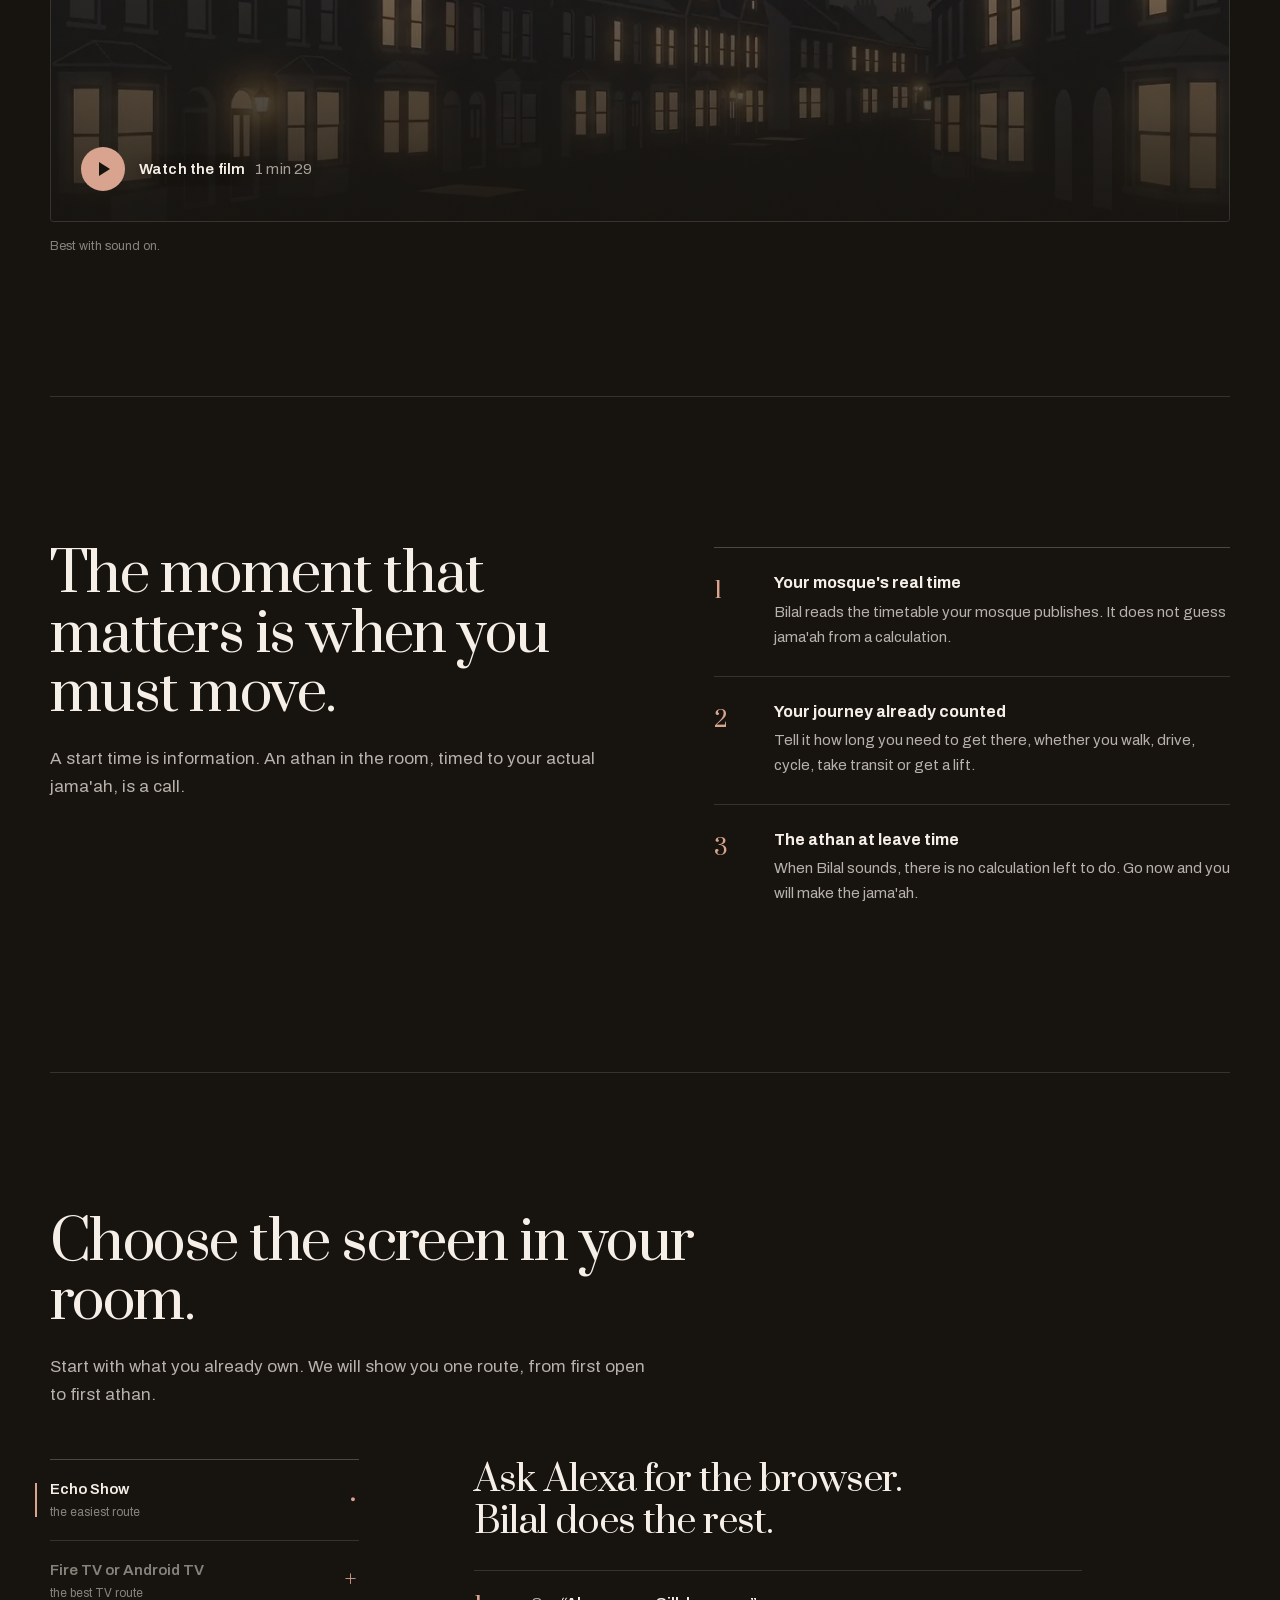
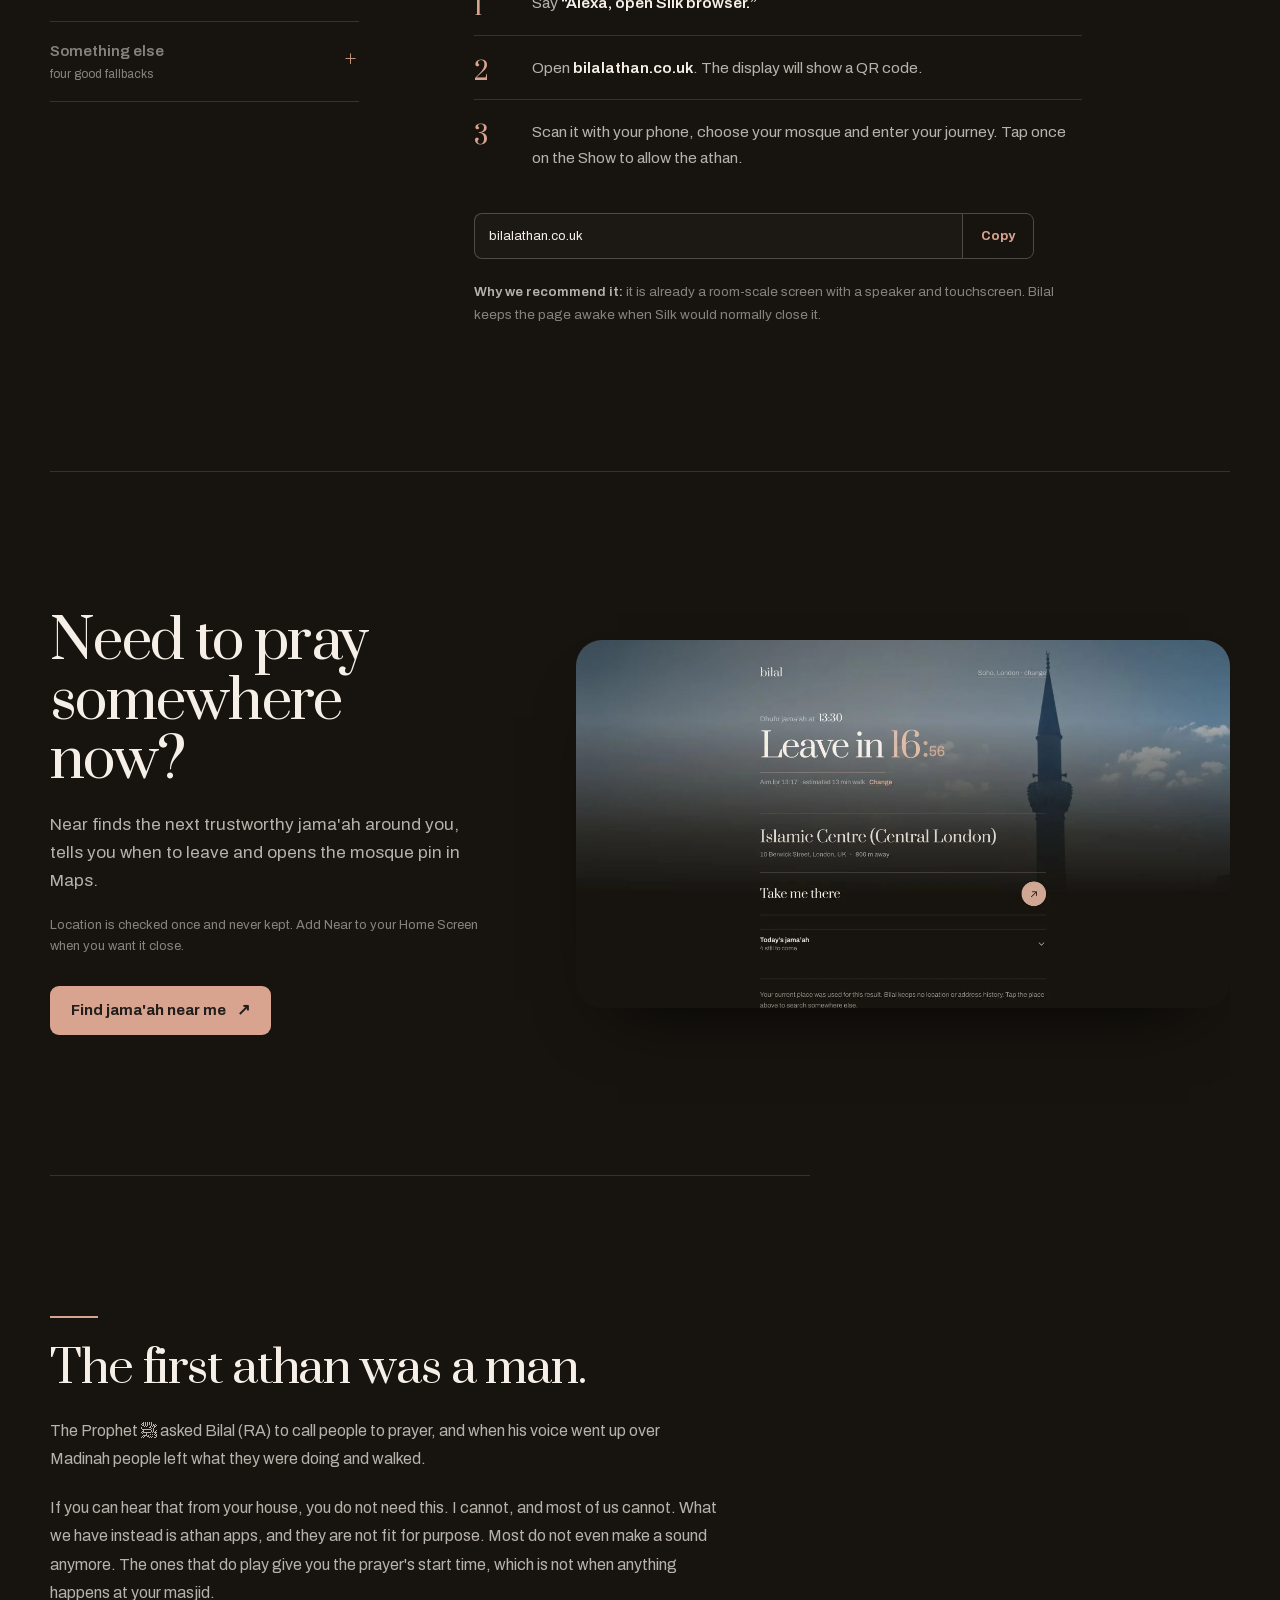
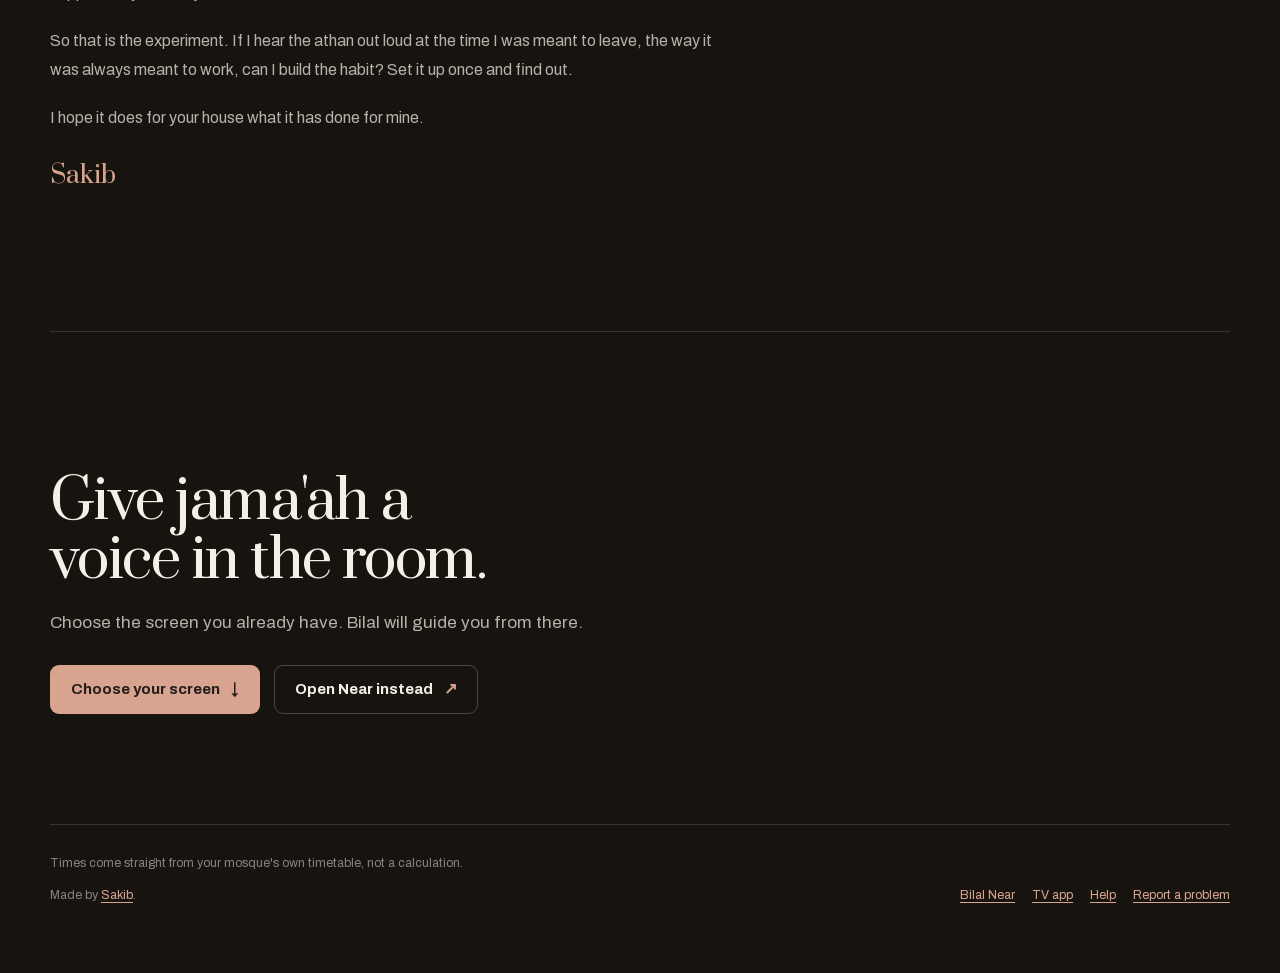
==== commit 3a94ef1b: "Harden Near for installed Apple web apps" ====
--- a/index.html
+++ b/index.html
@@ -75,10 +75,16 @@
   }catch(e){}
 })();
 </script>
+<link rel="preload" href="fonts/prata-latin.woff2" as="font" type="font/woff2" crossorigin>
+<link rel="preload" href="fonts/archivo-latin.woff2" as="font" type="font/woff2" crossorigin>
 <link rel="preconnect" href="https://fonts.googleapis.com">
 <link rel="preconnect" href="https://fonts.gstatic.com" crossorigin>
-<link href="https://fonts.googleapis.com/css2?family=Prata&family=Archivo:wght@400;500;600;700&family=Amiri:wght@400&display=swap" rel="stylesheet">
+<link href="https://fonts.googleapis.com/css2?family=Amiri:wght@400&display=swap" rel="stylesheet">
 <style>
+@font-face{font-family:Prata;font-style:normal;font-weight:400;font-display:swap;
+  src:url('fonts/prata-latin.woff2') format('woff2')}
+@font-face{font-family:Archivo;font-style:normal;font-weight:400 700;font-stretch:100%;font-display:swap;
+  src:url('fonts/archivo-latin.woff2') format('woff2')}
 /* ─────────────────────────────────────────────────────────────────────────
  * BILAL — always-on jama'ah display
  *
@@ -139,6 +145,13 @@
   font-family:var(--text);-webkit-font-smoothing:antialiased;font-variant-numeric:tabular-nums}
 body{cursor:none}
 body.cursor{cursor:auto}
+/* Echo Show needs a real vertical gesture surface. With both root elements
+   hard-locked, Silk consumes the top-edge pull inside the page and never
+   reveals its browser controls. The extra two pixels are optically inert
+   because the display itself is fixed, but restore the platform gesture. */
+html.echo-touch{overflow-y:auto;overscroll-behavior-y:auto}
+html.echo-touch body{height:calc(100% + 2px);overflow:visible;touch-action:pan-y}
+html.echo-touch::-webkit-scrollbar{display:none}
 
 /* ── sky: two stacked layers that crossfade ─────────────────────────────── */
 /* Two stacked skies, always both present. The top one's opacity is driven by
@@ -244,14 +257,9 @@
 
 /* ── header ─────────────────────────────────────────────────────────────── */
 header{display:flex;justify-content:space-between;align-items:flex-start}
-.mark{display:flex;align-items:baseline}
+.mark{display:block}
 .mark .word{font-family:var(--display);font-size:calc(var(--u)*2.1);line-height:1;
   letter-spacing:-.012em;color:var(--cream)}
-/* Prata's 'l' ascender is ~0.74 of the font size, so the tower is sized to
-   that, not to the em box. As a replaced element its bottom edge IS its
-   baseline, so it sits on the type's baseline on its own. */
-.mark svg{height:calc(var(--u)*1.56);width:auto;display:block;
-  margin:0 calc(var(--u)*.055)}
 .masjid{font-size:calc(var(--u)*.94);letter-spacing:.15em;text-transform:uppercase;
   color:var(--veil);font-weight:500;margin-top:calc(var(--u)*.62)}
 .right{text-align:right}
@@ -272,8 +280,8 @@
 /* ── hero ───────────────────────────────────────────────────────────────── */
 main{flex:1;display:flex;flex-direction:column;justify-content:center;
   max-width:74%}                                  /* keep type off the minaret */
-.eyebrow{font-size:calc(var(--u)*.92);letter-spacing:.24em;text-transform:uppercase;
-  color:var(--clay);font-weight:600}
+.status-label{font-size:calc(var(--u)*.9);letter-spacing:0;
+  color:var(--clay);font-weight:400}
 /* Prata's descenders are deep and they are not equal. Measured ink below the
    baseline at display size:  fajr 42.5px · maghrib 37.1px · dhuhr/asr/isha 1.5px.
    'j' is the deepest, and sizing the gap to maghrib (as I first did) still let
@@ -367,7 +375,7 @@
   -webkit-overflow-scrolling:touch}
 #pair.show:before,#pair.show:after{content:'';margin:auto}
 #pair.show>*{flex-shrink:0}
-#pair .eyebrow{color:var(--clay)}
+#pair .status-label{color:var(--clay)}
 #pair .head{font-family:var(--display);font-size:calc(var(--u)*5.4);line-height:1.02;
   letter-spacing:-.032em;margin:calc(var(--u)*.5) 0 calc(var(--u)*.9);max-width:17ch}
 /* Wraps, because this screen is not only ever seen on a television: loading it
@@ -499,7 +507,7 @@
 body.compact .now{font-size:calc(var(--u)*3.1)}
 body.compact .greg{font-size:calc(var(--u)*.85)}
 body.compact main{max-width:100%}
-body.compact .eyebrow{font-size:calc(var(--u)*.82);letter-spacing:.16em}
+body.compact .status-label{font-size:calc(var(--u)*.82)}
 body.compact .prayer{font-size:calc(var(--u)*5.6);margin:calc(var(--u)*.2) 0 calc(var(--u)*.1)}
 body.compact .line .t{font-size:calc(var(--u)*1.9)}
 body.compact .line .c{font-size:calc(var(--u)*1.9)}
@@ -547,17 +555,17 @@
 /* Scoped to #hero, and that scope is the whole bug. flex:0 0 100% is right
    here, where #hero is a wrapping ROW and this forces the label onto its own
    line above the prayer name. Unscoped it also matched the pairing screen's
-   eyebrow, and #pair is a COLUMN, where a 100% basis means 100% of the HEIGHT.
+   status label, and #pair is a COLUMN, where a 100% basis means 100% of the HEIGHT.
    So the word "Set up" claimed 708px of an 800px panel and pushed the QR off
    the bottom. That is what stopped Sakib's sister setting hers up. */
-body.compact #hero .eyebrow{flex:0 0 100%;font-size:calc(var(--u)*.74);
-  letter-spacing:.2em;margin-bottom:calc(var(--u)*.05)}
+body.compact #hero .status-label{flex:0 0 100%;font-size:calc(var(--u)*.96);
+  margin-bottom:calc(var(--u)*.05)}
 body.compact .prayer{font-size:calc(var(--u)*4.5);margin:0}
 body.compact .line{align-items:baseline}
 body.compact .line .t{font-size:calc(var(--u)*2.6);color:var(--cream);opacity:1}
 body.compact .line .c{font-size:calc(var(--u)*2.6)}
 body.compact #hero .leave{flex:0 0 100%;margin-top:calc(var(--u)*.35)}
-body.compact #hero .eyebrow{margin-bottom:calc(var(--u)*.1)}
+body.compact #hero .status-label{margin-bottom:calc(var(--u)*.1)}
 body.compact .prayer{font-size:calc(var(--u)*5.2);margin:calc(var(--u)*.12) 0 calc(var(--u)*.18)}
 body.compact .rail{padding-top:calc(var(--u)*.85)}
 /* a bright grade (dhuhr) put cream on near-white sky in Sakib's photo, so the
@@ -598,8 +606,6 @@
 
   <header>
     <div>
-      <!-- Placeholder: plain wordmark until Sakib's real mark is dropped in.
-           Swap this span for <img src="logo.svg" class="logo"> when we have it. -->
       <div class="mark rise d1">
         <span class="word">bilal</span>
       </div>
@@ -614,7 +620,7 @@
 
   <main>
     <div id="hero">
-      <div class="eyebrow rise d2">next jama'ah</div>
+      <div class="status-label rise d2">next jama'ah</div>
       <div class="prayer rise d2" id="prayerName">&nbsp;</div>
       <div class="line rise d3">
         <span class="t" id="prayerTime">--:--</span>
@@ -691,6 +697,7 @@
      display) and never makes sound. Everything else runs exactly as the TV
      runs it, which is the point of showing it. */
   var DEMO = Q.get('demo')==='1';
+  var demoReadySent = false;
   /* Config resolves URL > paired > default. The default mosque only applies when
      a URL names none, so every existing bookmark keeps working untouched. */
   var SAVED={};
@@ -761,6 +768,8 @@
   var clkHM=null,clkS=null,railKey=null;
   var audioEl=null,cueEl=null,ctx=null,skyFromKey=null,skyToKey=null,lastKey=null;
   var revealed=false;   // has anything taken the shell out of opacity 0
+  var ECHO_SHOW=/Echo|AEO[A-Z0-9]*/i.test(navigator.userAgent||'');
+  if(ECHO_SHOW) document.documentElement.classList.add('echo-touch');
 
   function $(i){return document.getElementById(i);}
   function pad(n){return (n<10?'0':'')+n;}
@@ -782,8 +791,7 @@
        So: viewport for the generic case, AND the Amazon UA for the devices
        whose size lies about how far away they are. */
     var ua = navigator.userAgent || '';
-    var isEcho = /Echo|AEO[A-Z0-9]*/i.test(ua);
-    var small = (w < 820) || (h < 620) || (isEcho && h < 1000);
+    var small = (w < 820) || (h < 620) || (ECHO_SHOW && h < 1000);
     document.body.classList[small?'add':'remove']('compact');
     if(small){
       /* The 10px floor keeps type legible on a small panel, but it must never
@@ -1582,6 +1590,18 @@
     }
 
     rail(now,next,started);
+    /* The landing page keeps its static proof visible until this embedded
+       display has real mosque data. iframe load only proves that HTML arrived;
+       revealing on load used to replace the good poster with "no connection". */
+    if(DEMO && !demoReadySent && window.parent !== window){
+      demoReadySent = true;
+      try{
+        window.parent.postMessage({type:'bilal-demo-ready',sky:{
+          from:skyFromKey||'isha',to:skyToKey||'isha',
+          blend:parseFloat($('skyTo').style.opacity||'1')
+        }},location.origin);
+      }catch(e){}
+    }
   }
 
   function rail(now,next,started){
@@ -2029,19 +2049,45 @@
      audio, and this one also fills the screen. Prefixed call included, since
      Silk can be old enough to want it, and the whole thing is guarded because
      a browser refusing fullscreen must never take the display down. */
-  document.addEventListener('keydown',function(e){
-    if(!e || (e.key||'').toLowerCase()!=='f') return;
+  function enterFullscreen(){
     try{
       var d=document, el=d.documentElement;
+      if(d.fullscreenElement||d.webkitFullscreenElement) return;
+      if(el.requestFullscreen){ var q=el.requestFullscreen(); if(q&&q.catch) q.catch(function(){}); }
+      else if(el.webkitRequestFullscreen) el.webkitRequestFullscreen();
+    }catch(err){}
+  }
+  function toggleFullscreen(){
+    try{
+      var d=document;
       if(d.fullscreenElement||d.webkitFullscreenElement){
         if(d.exitFullscreen) d.exitFullscreen();
         else if(d.webkitExitFullscreen) d.webkitExitFullscreen();
-      }else{
-        if(el.requestFullscreen){ var q=el.requestFullscreen(); if(q&&q.catch) q.catch(function(){}); }
-        else if(el.webkitRequestFullscreen) el.webkitRequestFullscreen();
-      }
+      }else enterFullscreen();
     }catch(err){}
+  }
+  document.addEventListener('keydown',function(e){
+    if(!e || (e.key||'').toLowerCase()!=='f') return;
+    toggleFullscreen();
   });
+
+  /* Echo Show's familiar top-edge pull should still expose Silk's controls.
+     When Silk passes the gesture through, use the same user action to enter
+     Fullscreen directly. Nothing is prevented, so the browser remains free
+     to own the gesture on models that handle it themselves. */
+  var echoSwipe=null;
+  if(ECHO_SHOW){
+    document.addEventListener('touchstart',function(e){
+      if(!e.touches||e.touches.length!==1||e.touches[0].clientY>80){ echoSwipe=null; return; }
+      echoSwipe={x:e.touches[0].clientX,y:e.touches[0].clientY};
+    },false);
+    document.addEventListener('touchend',function(e){
+      if(!echoSwipe||!e.changedTouches||!e.changedTouches.length){ echoSwipe=null; return; }
+      var t=e.changedTouches[0],dy=t.clientY-echoSwipe.y,dx=Math.abs(t.clientX-echoSwipe.x);
+      echoSwipe=null;
+      if(dy>64&&dx<dy*.7) enterFullscreen();
+    },false);
+  }
   document.addEventListener('mousemove',function(){
     document.body.classList.add('cursor');
     clearTimeout(window.__c);
